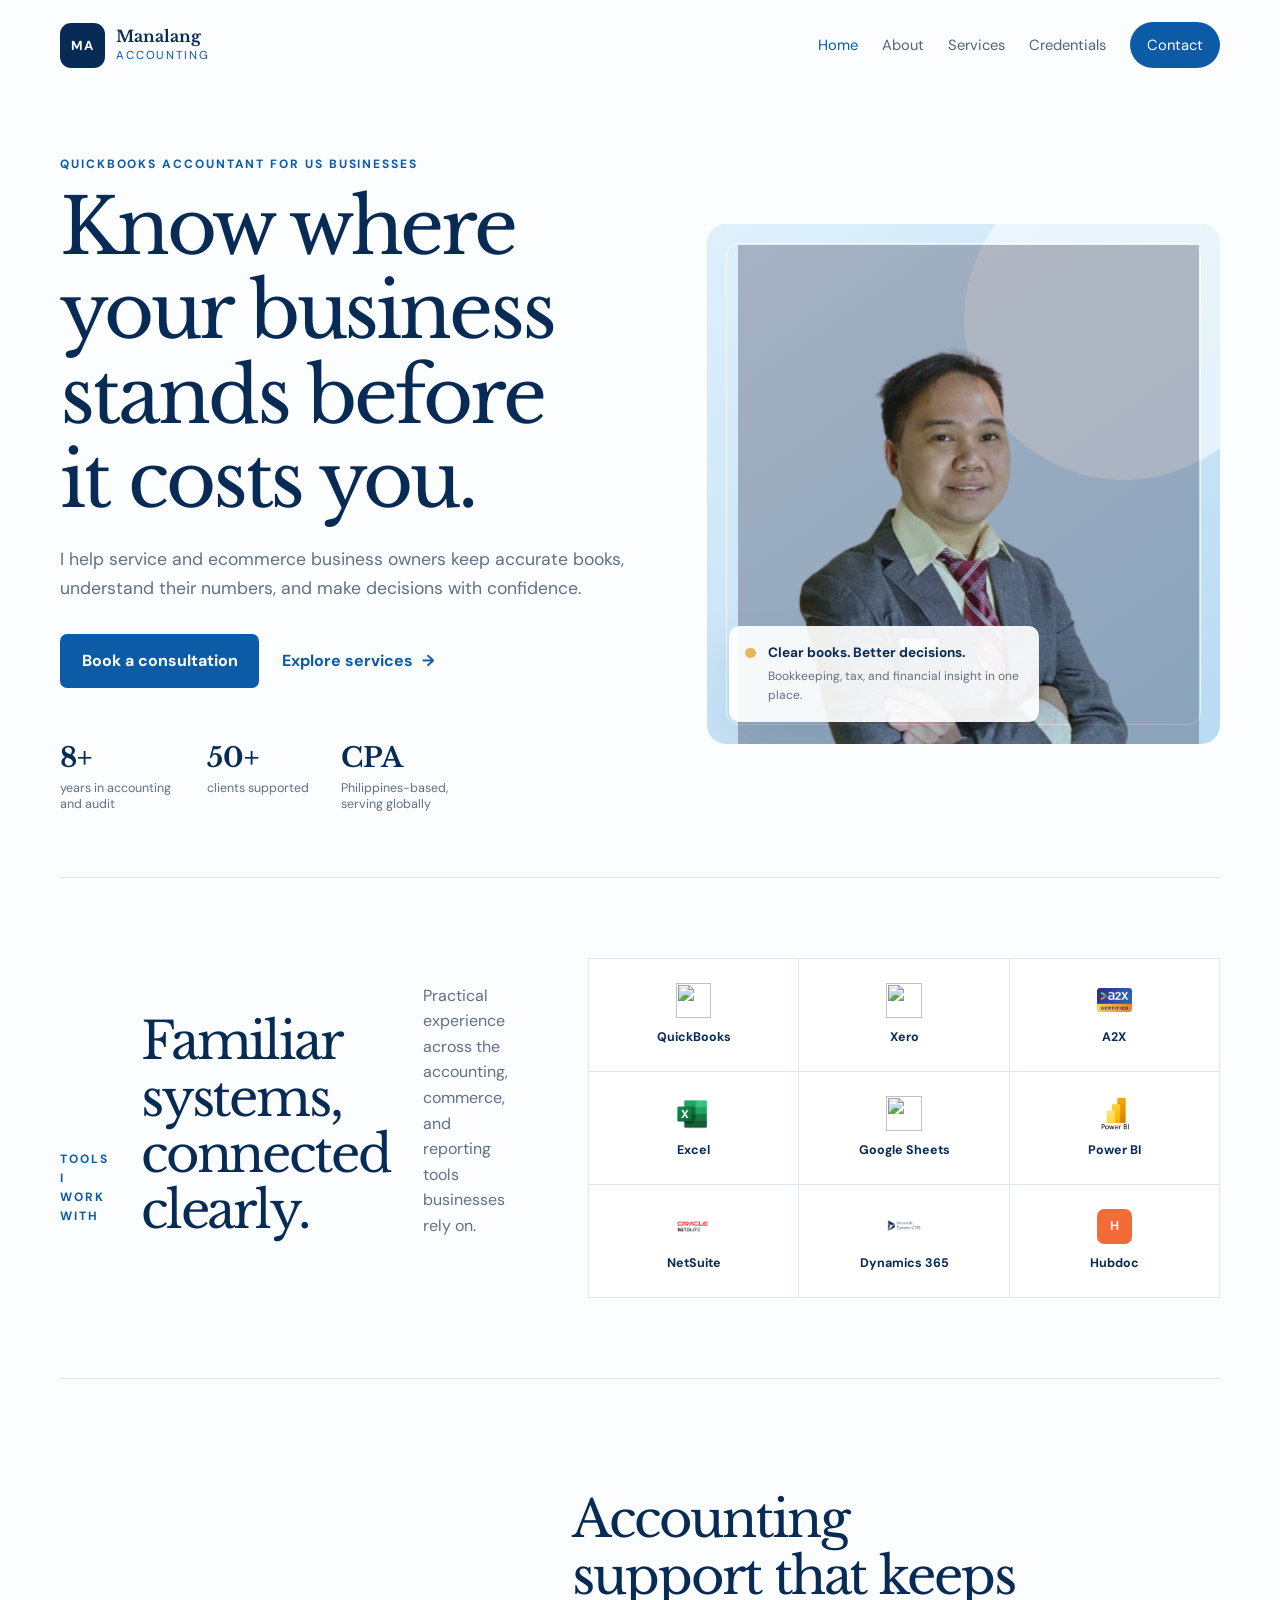
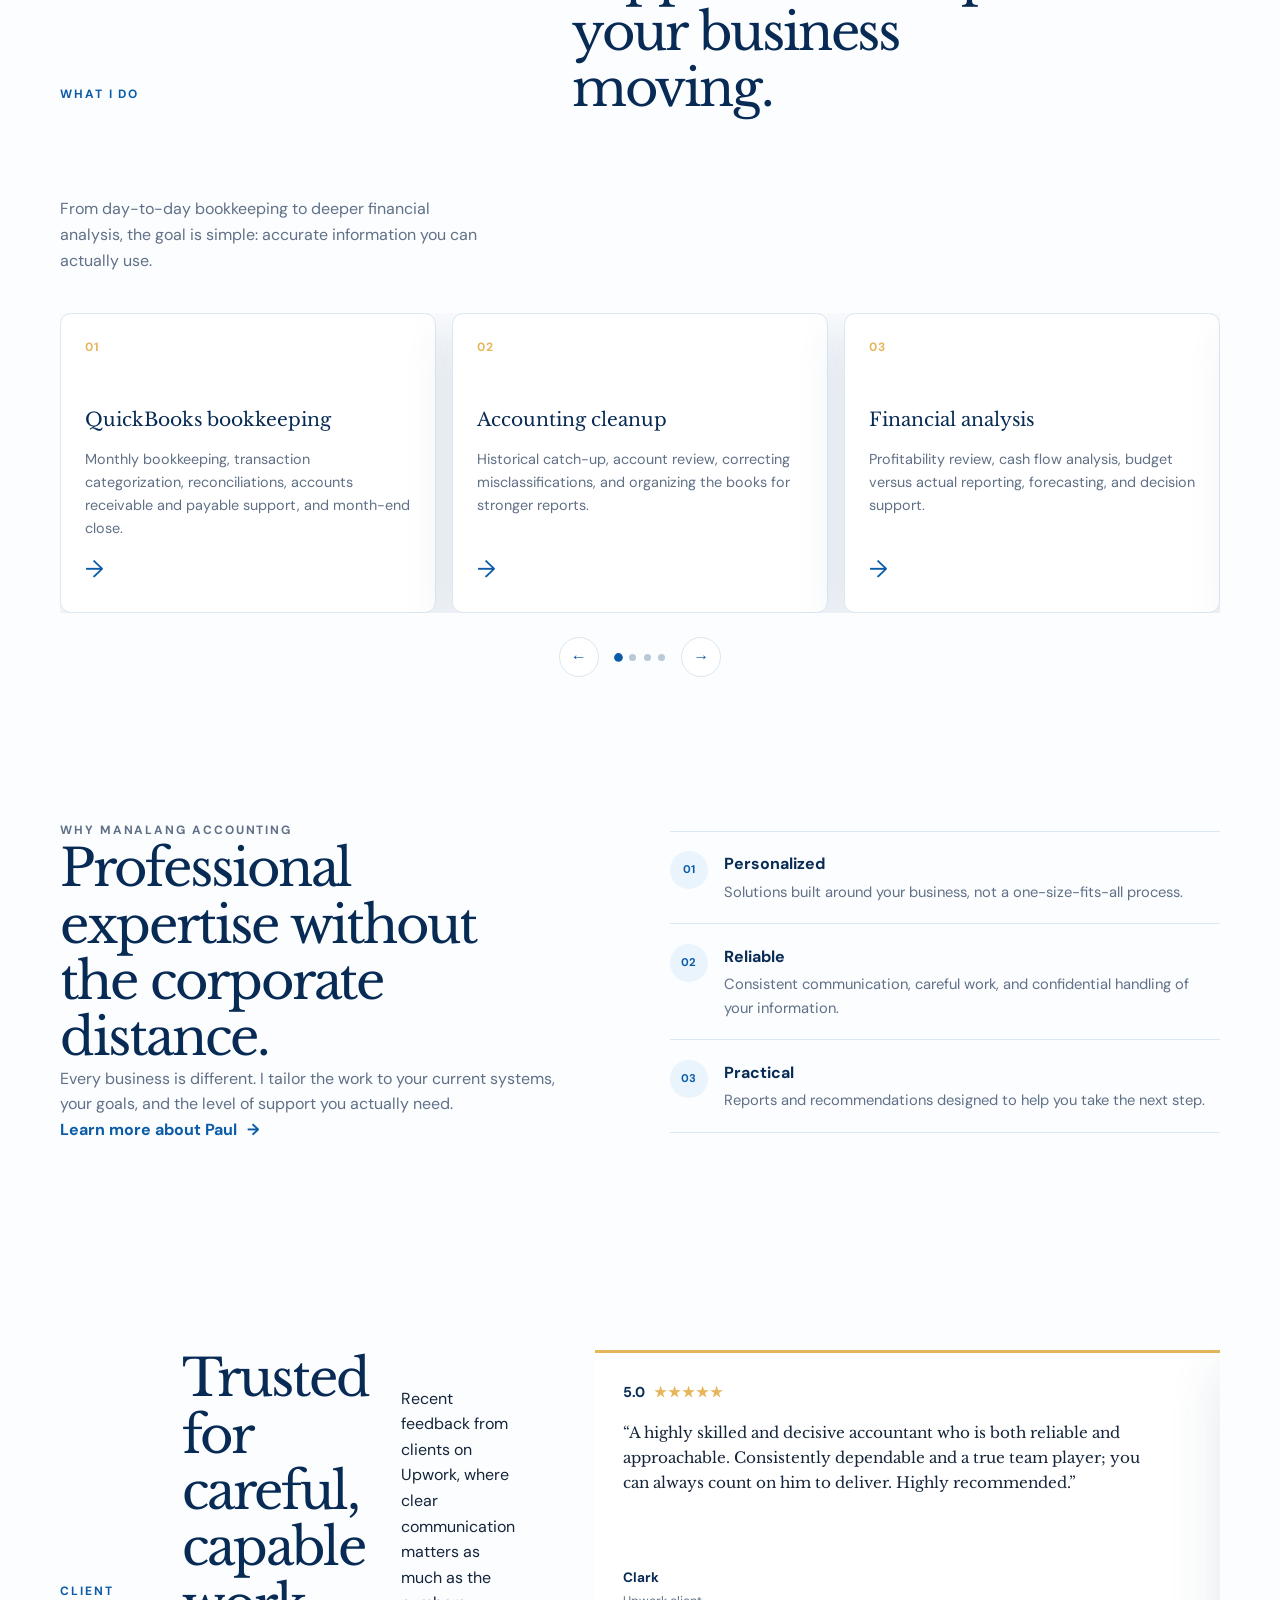
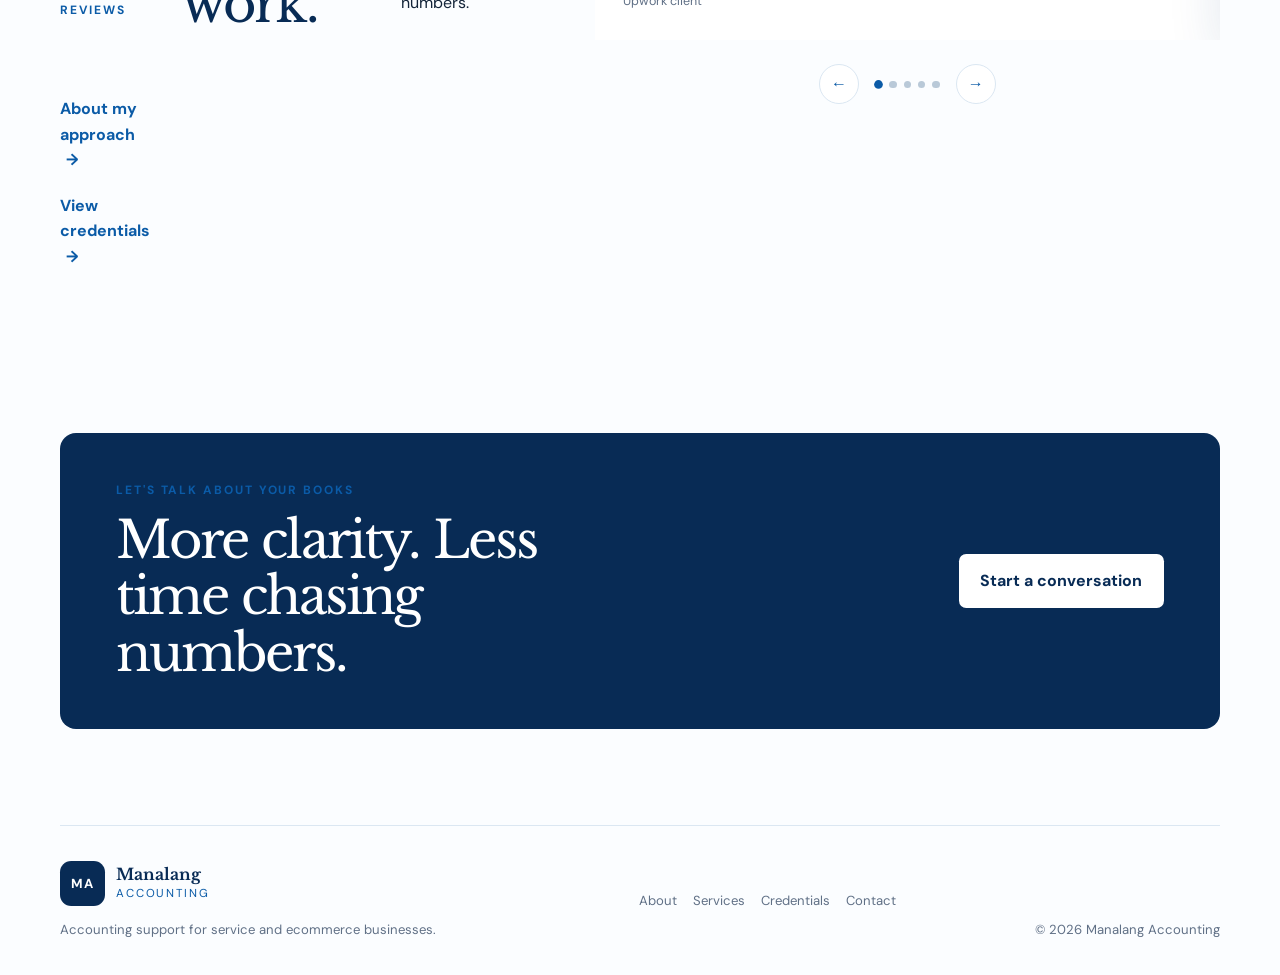
==== index.html @ 55ab9621 "Add logos for A2X, Microsoft Excel, Power BI, Dynamics 365, and Oracle NetSuite to enhance branding " ====
<!doctype html>
<html lang="en">

<head>
  <meta charset="utf-8" />
  <meta name="viewport" content="width=device-width, initial-scale=1" />
  <meta name="description"
    content="Manalang Accounting provides QuickBooks bookkeeping, accounting, financial analysis, and US tax preparation for service and ecommerce businesses." />
  <title>Manalang Accounting | QuickBooks and Accounting Support</title>
  <link rel="preconnect" href="https://fonts.googleapis.com" />
  <link rel="preconnect" href="https://fonts.gstatic.com" crossorigin />
  <link
    href="https://fonts.googleapis.com/css2?family=DM+Sans:wght@400;500;600;700&family=Libre+Baskerville:wght@400;700&display=swap"
    rel="stylesheet" />
  <link rel="stylesheet" href="./styles.css" />
  <link rel="stylesheet" href="./button-fix.css" />
  <link rel="stylesheet" href="./enhancements.css" />
</head>

<body>
  <header class="site-header">
    <a class="brand" href="./index.html" aria-label="Manalang Accounting home">
      <span class="brand-mark">MA</span>
      <span><strong>Manalang</strong><small>Accounting</small></span>
    </a>
    <nav class="site-nav" aria-label="Main navigation">
      <a class="active" href="./index.html">Home</a>
      <a href="./about.html">About</a>
      <a href="./services.html">Services</a>
      <a href="./credentials.html">Credentials</a>
      <a class="nav-cta" href="./contact.html">Contact</a>
    </nav>
  </header>

  <main>
    <section class="hero home-hero">
      <div class="hero-copy">
        <p class="eyebrow">QuickBooks accountant for US businesses</p>
        <h1>Know where your business stands before it costs you.</h1>
        <p class="hero-lede">I help service and ecommerce business owners keep accurate books, understand their numbers,
          and make decisions with confidence.</p>
        <div class="actions"><a class="button button-primary" href="./contact.html">Book a consultation</a><a
            class="text-link" href="./services.html">Explore services <span aria-hidden="true">&#8594;</span></a></div>
        <div class="stat-row">
          <div><strong>8+</strong><span>years in accounting and audit</span></div>
          <div><strong>50+</strong><span>clients supported</span></div>
          <div><strong>CPA</strong><span>Philippines-based, serving globally</span></div>
        </div>
      </div>
      <div class="hero-visual">
        <div class="hero-glow"></div>
        <img src="./assets/images/profile.png" alt="Christian Paul Manalang" />
        <div class="hero-note"><span class="note-dot"></span>
          <div><strong>Clear books. Better decisions.</strong><small>Bookkeeping, tax, and financial insight in one
              place.</small></div>
        </div>
      </div>
    </section>

    <section class="tools-section">
      <div class="section-intro">
        <p class="eyebrow">Tools I work with</p>
        <h2>Familiar systems, connected clearly.</h2>
        <p>Practical experience across the accounting, commerce, and reporting tools businesses rely on.</p>
      </div>
      <div class="tools-grid"><a class="tool-logo" href="./services.html" aria-label="QuickBooks"><img
            src="https://cdn.simpleicons.org/quickbooks/2CA01C" alt="" /><span>QuickBooks</span></a><a class="tool-logo"
          href="./services.html" aria-label="Xero"><img src="https://cdn.simpleicons.org/xero/13B5EA"
            alt="" /><span>Xero</span></a><a class="tool-logo" href="./services.html" aria-label="A2X"><img
            src="./assets/images/a2x-accounting-logo.png" alt="A2X Accounting logo" /><span>A2X</span></a><a class="tool-logo" href="./services.html"
          aria-label="Microsoft Excel"><img src="./assets/images/microsoft-excel-logo.png"
            alt="Microsoft Excel logo" /><span>Excel</span></a><a class="tool-logo" href="./services.html" aria-label="Google Sheets"><img
            src="https://cdn.simpleicons.org/googlesheets/34A853" alt="" /><span>Google Sheets</span></a><a
          class="tool-logo" href="./services.html" aria-label="Power BI"><img
            src="./assets/images/microsoft-powerbi-logo.png" alt="Microsoft Power BI logo" /><span>Power BI</span></a><a class="tool-logo"
          href="./services.html" aria-label="NetSuite"><img src="./assets/images/oracle-netsuite-logo.png" alt="Oracle NetSuite logo" /><span>NetSuite</span></a><a class="tool-logo"
          href="./services.html" aria-label="Dynamics 365"><img src="./assets/images/microsoft-dynamics365-logo.png" alt="Microsoft Dynamics 365 logo" /><span>Dynamics 365</span></a><a class="tool-logo"
          href="./services.html" aria-label="Hubdoc"><span
            class="tool-monogram tool-hubdoc">H</span><span>Hubdoc</span></a></div>
    </section>

    <section class="section-block services-home">
      <div class="section-intro">
        <p class="eyebrow">What I do</p>
        <h2>Accounting support that keeps your business moving.</h2>
        <p>From day-to-day bookkeeping to deeper financial analysis, the goal is simple: accurate information you can
          actually use.</p>
      </div>
      <div class="services-carousel" data-carousel="services">
        <div class="carousel-viewport">
          <div class="carousel-track">
            <article class="service-slide"><span class="card-number">01</span>
              <h3>QuickBooks bookkeeping</h3>
              <p>Monthly bookkeeping, transaction categorization, reconciliations, accounts receivable and payable
                support, and month-end close.</p><a class="card-arrow" href="./services.html#bookkeeping"
                aria-label="Learn about QuickBooks bookkeeping">&#8594;</a>
            </article>
            <article class="service-slide"><span class="card-number">02</span>
              <h3>Accounting cleanup</h3>
              <p>Historical catch-up, account review, correcting misclassifications, and organizing the books for
                stronger reports.</p><a class="card-arrow" href="./services.html"
                aria-label="Learn about accounting cleanup">&#8594;</a>
            </article>
            <article class="service-slide"><span class="card-number">03</span>
              <h3>Financial analysis</h3>
              <p>Profitability review, cash flow analysis, budget versus actual reporting, forecasting, and decision
                support.</p><a class="card-arrow" href="./services.html#analysis"
                aria-label="Learn about financial analysis">&#8594;</a>
            </article>
            <article class="service-slide"><span class="card-number">04</span>
              <h3>US tax preparation</h3>
              <p>Organized support for individuals and small businesses, including clean, complete records prepared for
                filing.</p><a class="card-arrow" href="./services.html#tax"
                aria-label="Learn about US tax preparation">&#8594;</a>
            </article>
            <article class="service-slide"><span class="card-number">05</span>
              <h3>Service business accounting</h3>
              <p>Accounting workflows for consultants, agencies, contractors, and other service businesses.</p><a
                class="card-arrow" href="./services.html"
                aria-label="Learn about service business accounting">&#8594;</a>
            </article>
            <article class="service-slide"><span class="card-number">06</span>
              <h3>Ecommerce accounting</h3>
              <p>Support for sales channels, payout reconciliation, inventory-related records, and A2X-enabled
                workflows.</p><a class="card-arrow" href="./services.html"
                aria-label="Learn about ecommerce accounting">&#8594;</a>
            </article>
          </div>
        </div>
        <div class="carousel-controls"><button class="carousel-button" type="button" data-carousel-prev="services"
            aria-label="Previous service">&#8592;</button>
          <div class="carousel-dots" data-carousel-dots="services" aria-label="Choose a service"></div><button
            class="carousel-button" type="button" data-carousel-next="services"
            aria-label="Next service">&#8594;</button>
        </div>
      </div>
    </section>

    <section class="feature-section">
      <div class="feature-copy">
        <p class="eyebrow">Why Manalang Accounting</p>
        <h2>Professional expertise without the corporate distance.</h2>
        <p>Every business is different. I tailor the work to your current systems, your goals, and the level of support
          you actually need.</p><a class="text-link" href="./about.html">Learn more about Paul <span
            aria-hidden="true">&#8594;</span></a>
      </div>
      <div class="feature-list">
        <div><span class="feature-icon">01</span>
          <div>
            <h3>Personalized</h3>
            <p>Solutions built around your business, not a one-size-fits-all process.</p>
          </div>
        </div>
        <div><span class="feature-icon">02</span>
          <div>
            <h3>Reliable</h3>
            <p>Consistent communication, careful work, and confidential handling of your information.</p>
          </div>
        </div>
        <div><span class="feature-icon">03</span>
          <div>
            <h3>Practical</h3>
            <p>Reports and recommendations designed to help you take the next step.</p>
          </div>
        </div>
      </div>
    </section>

    <section class="reviews-section">
      <div class="section-intro">
        <p class="eyebrow">Client reviews</p>
        <h2>Trusted for careful, capable work.</h2>
        <p>Recent feedback from clients on Upwork, where clear communication matters as much as the numbers.</p>
        <div class="review-links"><a class="text-link" href="./about.html">About my approach <span
              aria-hidden="true">&#8594;</span></a><a class="text-link" href="./credentials.html">View credentials <span
              aria-hidden="true">&#8594;</span></a></div>
      </div>
      <div class="reviews-carousel" data-carousel="reviews">
        <div class="carousel-viewport">
          <div class="carousel-track">
            <figure class="review-card">
              <div class="review-rating" aria-label="5 out of 5 stars">5.0 <span
                  aria-hidden="true">&#9733;&#9733;&#9733;&#9733;&#9733;</span></div>
              <blockquote>“A highly skilled and decisive accountant who is both reliable and approachable. Consistently
                dependable and a true team player; you can always count on him to deliver. Highly recommended.”
              </blockquote>
              <figcaption>Clark <span>Upwork client</span></figcaption>
            </figure>
            <figure class="review-card">
              <div class="review-rating" aria-label="5 out of 5 stars">5.0 <span
                  aria-hidden="true">&#9733;&#9733;&#9733;&#9733;&#9733;</span></div>
              <blockquote>“Excellent working with Christian! He is extremely talented and has great communication
                skills!”</blockquote>
              <figcaption>Ali <span>Upwork client</span></figcaption>
            </figure>
            <figure class="review-card">
              <div class="review-rating" aria-label="5 out of 5 stars">5.0 <span
                  aria-hidden="true">&#9733;&#9733;&#9733;&#9733;&#9733;</span></div>
              <blockquote>“Christian is very professional with high standards of work. He is efficient and
                communicative.”</blockquote>
              <figcaption>Gil <span>Upwork client</span></figcaption>
            </figure>
            <figure class="review-card">
              <div class="review-rating" aria-label="5 out of 5 stars">5.0 <span
                  aria-hidden="true">&#9733;&#9733;&#9733;&#9733;&#9733;</span></div>
              <blockquote>“Excellent working with Christian! He is extremely talented and has great communication
                skills!”</blockquote>
              <figcaption>Ankita <span>Upwork client</span></figcaption>
            </figure>
            <figure class="review-card">
              <div class="review-rating" aria-label="5 out of 5 stars">5.0 <span
                  aria-hidden="true">&#9733;&#9733;&#9733;&#9733;&#9733;</span></div>
              <blockquote>“Christian is very professional with high standards of work. He is efficient and
                communicative. I engaged working with him.”</blockquote>
              <figcaption>Irris <span>Upwork client</span></figcaption>
            </figure>
          </div>
        </div>
        <div class="carousel-controls"><button class="carousel-button" type="button" data-carousel-prev="reviews"
            aria-label="Previous review">&#8592;</button>
          <div class="carousel-dots" data-carousel-dots="reviews" aria-label="Choose a review"></div><button
            class="carousel-button" type="button" data-carousel-next="reviews" aria-label="Next review">&#8594;</button>
        </div>
      </div>
    </section>

    <section class="cta-section">
      <div>
        <p class="eyebrow">Let's talk about your books</p>
        <h2>More clarity. Less time chasing numbers.</h2>
      </div><a class="button button-light" href="./contact.html">Start a conversation</a>
    </section>
  </main>
  <footer class="site-footer">
    <div><a class="brand footer-brand" href="./index.html"><span
          class="brand-mark">MA</span><span><strong>Manalang</strong><small>Accounting</small></span></a>
      <p>Accounting support for service and ecommerce businesses.</p>
    </div>
    <div class="footer-links"><a href="./about.html">About</a><a href="./services.html">Services</a><a
        href="./credentials.html">Credentials</a><a href="./contact.html">Contact</a></div>
    <p class="copyright">&#169; 2026 Manalang Accounting</p>
  </footer>
  <script src="./carousel.js"></script>
</body>

</html>
---- styles.css ----
:root {
    --navy: #082b55;
    --blue: #0b5ba7;
    --sky: #eaf4fd;
    --ink: #14253a;
    --muted: #607086;
    --line: #dbe7f2;
    --white: #fff;
    --gold: #e6b65c;
    --shadow: 0 18px 50px rgba(21, 69, 112, .12)
}

* {
    box-sizing: border-box
}

html {
    scroll-behavior: smooth
}

body {
    margin: 0;
    color: var(--ink);
    background: #fbfdff;
    font-family: "DM Sans", sans-serif;
    line-height: 1.6
}

a {
    color: inherit;
    text-decoration: none
}

img {
    display: block;
    max-width: 100%
}

.site-header,
main,
.site-footer {
    width: min(1160px, calc(100% - 2rem));
    margin: 0 auto
}

.site-header {
    display: flex;
    align-items: center;
    justify-content: space-between;
    gap: 2rem;
    padding: 1.4rem 0;
    position: relative;
    z-index: 2
}

.brand {
    display: flex;
    align-items: center;
    gap: .7rem;
    color: var(--navy)
}

.brand-mark {
    display: grid;
    place-items: center;
    width: 2.8rem;
    height: 2.8rem;
    border-radius: .7rem;
    background: var(--navy);
    color: white;
    font-size: .82rem;
    font-weight: 700;
    letter-spacing: .04em
}

.brand strong,
.brand small {
    display: block;
    line-height: 1.1
}

.brand strong {
    font-family: "Libre Baskerville", serif;
    font-size: 1rem
}

.brand small {
    font-size: .72rem;
    letter-spacing: .16em;
    text-transform: uppercase;
    color: var(--blue);
    margin-top: .3rem
}

.site-nav {
    display: flex;
    align-items: center;
    gap: 1.5rem;
    color: #52647a;
    font-size: .92rem
}

.site-nav a:hover,
.site-nav a.active {
    color: var(--blue)
}

.site-nav .nav-cta {
    background: var(--blue);
    color: white;
    padding: .7rem 1.05rem;
    border-radius: 999px
}

.eyebrow {
    margin: 0 0 .75rem;
    color: var(--blue);
    font-size: .75rem;
    font-weight: 700;
    letter-spacing: .16em;
    text-transform: uppercase
}

.hero {
    display: grid;
    grid-template-columns: 1.05fr .95fr;
    gap: 5rem;
    align-items: center;
    min-height: 650px;
    padding: 4rem 0
}

.hero h1,
.section-intro h2,
.feature-copy h2,
.cta-section h2,
.page-hero h1 {
    font-family: "Libre Baskerville", serif;
    font-weight: 400;
    line-height: 1.1;
    letter-spacing: -.04em;
    color: var(--navy);
    margin: .2rem 0 1.35rem
}

.hero h1 {
    font-size: clamp(3rem, 6vw, 5.5rem);
    max-width: 10ch
}

.hero-lede {
    max-width: 54ch;
    color: var(--muted);
    font-size: 1.1rem
}

.actions {
    display: flex;
    align-items: center;
    gap: 1.4rem;
    margin: 2rem 0
}

.button {
    display: inline-flex;
    justify-content: center;
    align-items: center;
    padding: .9rem 1.35rem;
    border-radius: .45rem;
    font-weight: 700;
    transition: transform .2s, box-shadow .2s
}

.button:hover {
    transform: translateY(-2px);
    box-shadow: 0 8px 20px rgba(11, 91, 167, .2)
}

.button-primary {
    background: var(--blue);
    color: white
}

.button-light {
    background: white;
    color: var(--navy)
}

.text-link {
    color: var(--blue);
    font-weight: 700
}

.text-link span {
    margin-left: .35rem
}

.stat-row {
    display: flex;
    gap: 2rem;
    margin-top: 3rem
}

.stat-row strong {
    display: block;
    color: var(--navy);
    font-family: "Libre Baskerville", serif;
    font-size: 1.7rem
}

.stat-row span {
    display: block;
    max-width: 115px;
    color: var(--muted);
    font-size: .78rem;
    line-height: 1.35
}

.hero-visual {
    position: relative;
    min-height: 520px;
    border-radius: 1.2rem;
    background: linear-gradient(145deg, #dff0fc, #b8dbf3);
    overflow: hidden
}

.hero-visual:before {
    content: "";
    position: absolute;
    inset: 1.2rem;
    border: 1px solid rgba(255, 255, 255, .7);
    border-radius: .8rem
}

.hero-visual img {
    position: absolute;
    right: 4%;
    bottom: 0;
    width: 90%;
    height: 96%;
    object-fit: cover;
    object-position: center top;
    mix-blend-mode: multiply;
    filter: saturate(.9)
}

.hero-glow {
    position: absolute;
    width: 20rem;
    height: 20rem;
    right: -4rem;
    top: -4rem;
    border-radius: 50%;
    background: rgba(255, 255, 255, .55)
}

.hero-note {
    position: absolute;
    left: 1.4rem;
    bottom: 1.4rem;
    display: flex;
    gap: .75rem;
    align-items: flex-start;
    width: min(310px, calc(100% - 2.8rem));
    padding: 1rem;
    background: rgba(255, 255, 255, .92);
    border-radius: .65rem;
    box-shadow: var(--shadow)
}

.note-dot {
    width: .65rem;
    height: .65rem;
    flex: none;
    margin-top: .35rem;
    border-radius: 50%;
    background: var(--gold)
}

.hero-note strong,
.hero-note small {
    display: block
}

.hero-note strong {
    font-size: .85rem;
    color: var(--navy)
}

.hero-note small {
    margin-top: .2rem;
    color: var(--muted);
    font-size: .75rem
}

.trust-band {
    border-top: 1px solid var(--line);
    border-bottom: 1px solid var(--line);
    padding: 1.4rem 0;
    display: flex;
    justify-content: space-between;
    gap: 2rem;
    align-items: center
}

.trust-band p {
    margin: 0;
    color: var(--muted);
    font-size: .82rem
}

.trust-band div {
    display: flex;
    gap: 2rem;
    flex-wrap: wrap;
    color: #7b8da1;
    font-weight: 700
}

.section-block {
    padding: 8rem 0 4rem
}

.section-intro {
    display: grid;
    grid-template-columns: 1fr 1.25fr 1fr;
    gap: 2rem;
    align-items: end;
    margin-bottom: 2.2rem
}

.section-intro h2,
.feature-copy h2,
.cta-section h2 {
    font-size: clamp(2rem, 4vw, 3.4rem);
    margin: 0;
    max-width: 14ch
}

.section-intro>p:last-child,
.feature-copy>p {
    color: var(--muted);
    margin: 0
}

.card-grid {
    display: grid;
    gap: 1rem
}

.three-up {
    grid-template-columns: repeat(3, 1fr)
}

.service-card {
    position: relative;
    padding: 1.55rem;
    border: 1px solid var(--line);
    border-radius: .75rem;
    background: white;
    box-shadow: 0 7px 24px rgba(40, 89, 133, .04);
    transition: transform .2s, box-shadow .2s
}

.service-card:hover {
    transform: translateY(-4px);
    box-shadow: var(--shadow)
}

.card-number {
    color: var(--gold);
    font-size: .75rem;
    font-weight: 700;
    letter-spacing: .12em
}

.service-card h3 {
    margin: 2.5rem 0 .6rem;
    color: var(--navy);
    font-family: "Libre Baskerville", serif;
    font-size: 1.25rem;
    font-weight: 400
}

.service-card p,
.feature-list p {
    color: var(--muted);
    font-size: .92rem
}

.card-arrow {
    display: block;
    margin-top: 1.5rem;
    color: var(--blue);
    font-size: 1.4rem
}

.feature-section {
    display: grid;
    grid-template-columns: .95fr 1.05fr;
    gap: 7rem;
    align-items: center;
    padding: 5rem 0 8rem
}

.feature-list>div {
    display: flex;
    gap: 1rem;
    padding: 1.2rem 0;
    border-bottom: 1px solid var(--line)
}

.feature-list>div:first-child {
    border-top: 1px solid var(--line)
}

.feature-icon {
    display: grid;
    place-items: center;
    flex: none;
    width: 2.4rem;
    height: 2.4rem;
    background: var(--sky);
    color: var(--blue);
    border-radius: 50%;
    font-size: .7rem;
    font-weight: 700
}

.feature-list h3 {
    margin: 0;
    color: var(--navy);
    font-size: 1rem
}

.feature-list p {
    margin: .25rem 0 0
}

.cta-section {
    display: flex;
    align-items: center;
    justify-content: space-between;
    gap: 2rem;
    padding: 3rem 3.5rem;
    margin-bottom: 6rem;
    border-radius: 1rem;
    background: var(--navy);
    color: white
}

.cta-section h2 {
    color: white;
    margin-bottom: 0
}

.site-footer {
    display: grid;
    grid-template-columns: 1.5fr 1fr auto;
    gap: 2rem;
    padding: 2.2rem 0;
    border-top: 1px solid var(--line);
    color: var(--muted);
    font-size: .82rem
}

.footer-brand {
    color: var(--navy)
}

.footer-brand+.footer-brand {}

.site-footer p {
    margin: .8rem 0 0
}

.footer-links {
    display: flex;
    gap: 1rem;
    align-items: center;
    flex-wrap: wrap
}

.footer-links a:hover {
    color: var(--blue)
}

.copyright {
    align-self: end;
    text-align: right
}

.page-hero {
    padding: 5.5rem 0 4rem;
    background: linear-gradient(120deg, var(--sky), #fff)
}

.page-hero h1 {
    font-size: clamp(2.8rem, 6vw, 5rem);
    max-width: 11ch
}

.page-hero p:last-child {
    max-width: 58ch;
    color: var(--muted);
    font-size: 1.1rem
}

.page-content {
    padding: 5rem 0 8rem
}

.content-grid {
    display: grid;
    grid-template-columns: 1.1fr .9fr;
    gap: 4rem;
    align-items: start
}

.content-grid h2,
.page-content h2 {
    font-family: "Libre Baskerville", serif;
    color: var(--navy);
    font-weight: 400;
    line-height: 1.2
}

.content-grid p,
.page-content p {
    color: var(--muted)
}

.info-panel {
    padding: 1.6rem;
    background: var(--sky);
    border-radius: .8rem
}

.info-panel h3 {
    margin-top: 0;
    color: var(--navy);
    font-family: "Libre Baskerville", serif;
    font-weight: 400
}

.plain-list {
    padding: 0;
    margin: 0;
    list-style: none
}

.plain-list li {
    padding: .65rem 0;
    border-bottom: 1px solid rgba(11, 91, 167, .14);
    color: var(--muted)
}

.service-detail {
    display: grid;
    grid-template-columns: repeat(2, 1fr);
    gap: 1rem;
    margin-top: 2rem
}

.service-detail article {
    padding: 1.5rem;
    border: 1px solid var(--line);
    border-radius: .7rem;
    background: white
}

.service-detail h3 {
    color: var(--navy);
    margin-top: 0;
    font-family: "Libre Baskerville", serif;
    font-weight: 400
}

.service-detail p {
    margin-bottom: 0
}

.credentials-grid {
    display: grid;
    grid-template-columns: repeat(2, 1fr);
    gap: 1rem
}

.credential-card {
    padding: 1.5rem;
    border: 1px solid var(--line);
    border-radius: .7rem;
    background: white
}

.credential-card img {
    width: 150px;
    height: 100px;
    object-fit: contain;
    object-position: left center;
    margin-bottom: 1rem
}

.credential-card h3 {
    margin: .2rem 0;
    color: var(--navy);
    font-family: "Libre Baskerville", serif;
    font-weight: 400
}

.credential-card p {
    font-size: .9rem;
    color: var(--muted)
}

.credential-card a {
    color: var(--blue);
    font-weight: 700;
    font-size: .9rem
}

.contact-layout {
    display: grid;
    grid-template-columns: 1fr 1fr;
    gap: 2rem
}

.contact-box {
    padding: 2rem;
    background: var(--navy);
    border-radius: 1rem;
    color: white
}

.contact-box h2 {
    color: white;
    font-family: "Libre Baskerville", serif;
    font-weight: 400
}

.contact-box p {
    color: rgba(255, 255, 255, .75)
}

.contact-details {
    margin: 2rem 0 0;
    padding: 0;
    list-style: none
}

.contact-details li {
    padding: .75rem 0;
    border-bottom: 1px solid rgba(255, 255, 255, .16)
}

.contact-details strong {
    display: block;
    color: var(--gold);
    font-size: .72rem;
    letter-spacing: .13em;
    text-transform: uppercase
}

.contact-details a {
    color: white
}

.contact-steps {
    padding: 1rem 0
}

.contact-steps div {
    display: flex;
    gap: 1rem;
    padding: 1rem 0;
    border-bottom: 1px solid var(--line)
}

.contact-steps b {
    color: var(--blue)
}

.contact-steps p {
    margin: 0
}

.contact-steps strong {
    color: var(--navy)
}

@media(max-width:800px) {
    .site-header {
        align-items: flex-start;
        flex-direction: column
    }

    .site-nav {
        gap: .8rem;
        flex-wrap: wrap
    }

    .hero,
    .content-grid,
    .contact-layout,
    .feature-section {
        grid-template-columns: 1fr;
        gap: 2rem
    }

    .hero {
        padding-top: 2rem
    }

    .hero-visual {
        min-height: 430px
    }

    .section-intro {
        grid-template-columns: 1fr;
        gap: .8rem
    }

    .three-up,
    .credentials-grid,
    .service-detail {
        grid-template-columns: 1fr
    }

    .feature-section {
        padding: 4rem 0 6rem
    }

    .cta-section {
        align-items: flex-start;
        flex-direction: column;
        padding: 2rem
    }

    .site-footer {
        grid-template-columns: 1fr
    }

    .copyright {
        text-align: left
    }

    .trust-band {
        align-items: flex-start;
        flex-direction: column
    }
}

@media(max-width:520px) {

    .site-header,
    main,
    .site-footer {
        width: min(100% - 1.25rem, 1160px)
    }

    .site-nav {
        font-size: .82rem
    }

    .site-nav .nav-cta {
        padding: .55rem .8rem
    }

    .stat-row {
        gap: 1rem
    }

    .stat-row span {
        font-size: .7rem
    }

    .hero h1 {
        font-size: 2.9rem
    }

    .hero-visual {
        min-height: 360px
    }
}
---- button-fix.css ----
.site-nav .nav-cta{color:var(--white);transition:background-color .2s ease,color .2s ease,box-shadow .2s ease}.site-nav .nav-cta:hover,.site-nav .nav-cta:focus-visible{background:var(--navy);color:var(--white);box-shadow:0 0 0 3px rgba(11,91,167,.2);outline:none}.site-nav .nav-cta:focus-visible{box-shadow:0 0 0 3px var(--gold)}.site-nav .nav-cta{color:var(--white);transition:background-color .2s ease,color .2s ease,box-shadow .2s ease}.site-nav .nav-cta:hover,.site-nav .nav-cta:focus-visible{background:var(--navy);color:var(--white);box-shadow:0 0 0 3px rgba(11,91,167,.2);outline:none}.site-nav .nav-cta:focus-visible{box-shadow:0 0 0 3px var(--gold)}
---- enhancements.css ----
.credential-links{display:grid;gap:.45rem}.credential-note{margin-top:2rem;color:var(--muted);font-size:.85rem}.tools-section{display:grid;grid-template-columns:.8fr 1.2fr;gap:5rem;align-items:center;padding:5rem 0;border-top:1px solid var(--line);border-bottom:1px solid var(--line)}.tools-section .section-intro h2{max-width:11ch}.tools-grid{display:grid;grid-template-columns:repeat(3,1fr);gap:1px;border:1px solid var(--line);background:var(--line)}.tool-logo{display:flex;flex-direction:column;align-items:center;justify-content:center;gap:.6rem;min-height:112px;padding:1rem;background:#fff;color:var(--navy);font-size:.78rem;font-weight:700;text-align:center;transition:background .2s,transform .2s}.tool-logo:hover{background:var(--sky);transform:translateY(-2px)}.tool-logo img{width:2.2rem;height:2.2rem;object-fit:contain}.tool-monogram{display:grid;place-items:center;width:2.2rem;height:2.2rem;border-radius:.45rem;color:#fff;font-weight:700;font-size:.8rem}.tool-a2x{background:#ef6c35}.tool-netsuite{background:#2074a5;font-family:Georgia,serif;font-size:1.35rem}.tool-dynamics{background:#0879c9}.tool-hubdoc{background:#f26b38}.services-home{padding-top:7rem}.services-home>.section-intro{display:grid;grid-template-columns:.8fr 1.2fr;gap:5rem;align-items:end;margin-bottom:2.5rem}.services-home .section-intro h2{max-width:12ch}.carousel-viewport{overflow:hidden}.carousel-track{display:flex;transition:transform .45s ease;will-change:transform}.service-slide{position:relative;display:flex;flex:0 0 calc((100% - 2rem)/3);flex-direction:column;min-height:300px;margin-right:1rem;padding:1.5rem;border:1px solid var(--line);border-radius:.7rem;background:#fff;box-shadow:var(--shadow)}.service-slide h3{margin:3rem 0 .8rem;color:var(--navy);font-family:"Libre Baskerville",serif;font-weight:400}.service-slide p{margin:0;color:var(--muted);font-size:.9rem}.service-slide .card-arrow{margin-top:auto;color:var(--blue);font-size:1.5rem}.carousel-controls{display:flex;align-items:center;justify-content:center;gap:1rem;margin-top:1.5rem}.carousel-button{display:grid;place-items:center;width:2.5rem;height:2.5rem;border:1px solid var(--line);border-radius:50%;background:#fff;color:var(--blue);font-size:1rem;cursor:pointer}.carousel-button:hover,.carousel-button:focus-visible{border-color:var(--blue);background:var(--sky)}.carousel-dots{display:flex;gap:.45rem}.carousel-dot{width:.45rem;height:.45rem;padding:0;border:0;border-radius:50%;background:#b9c9d8;cursor:pointer}.carousel-dot[aria-current=true]{background:var(--blue);transform:scale(1.25)}.reviews-section{display:grid;grid-template-columns:.8fr 1.2fr;gap:5rem;padding:5rem 0 8rem}.reviews-section .section-intro h2{max-width:12ch}.review-links{display:flex;flex-wrap:wrap;gap:1.25rem;margin-top:2rem}.reviews-carousel{min-width:0}.review-card{display:flex;flex-direction:column;min-height:290px;margin:0;padding:1.75rem;border-top:3px solid var(--gold);background:white;box-shadow:var(--shadow)}.review-card blockquote{max-width:48ch}.review-rating{color:var(--navy);font-weight:700;font-size:.9rem}.review-rating span{color:var(--gold);letter-spacing:.08em;margin-left:.35rem}.review-card blockquote{margin:1rem 0;color:var(--ink);font-family:"Libre Baskerville",serif;font-size:.95rem;line-height:1.65}.review-card figcaption{margin-top:auto;color:var(--navy);font-weight:700;font-size:.85rem}.review-card figcaption span{display:block;color:var(--muted);font-weight:400;font-size:.78rem;margin-top:.2rem}@media(max-width:800px){.tools-section,.reviews-section,.services-home>.section-intro{grid-template-columns:1fr;gap:2rem}.tools-section{padding:4rem 0}.services-home{padding-top:5rem}.service-slide{flex-basis:calc((100% - 1rem)/2)}.reviews-section{padding-bottom:6rem}}@media(max-width:520px){.tools-grid{grid-template-columns:repeat(2,1fr)}.service-slide{flex-basis:100%}.review-card{min-height:320px}}
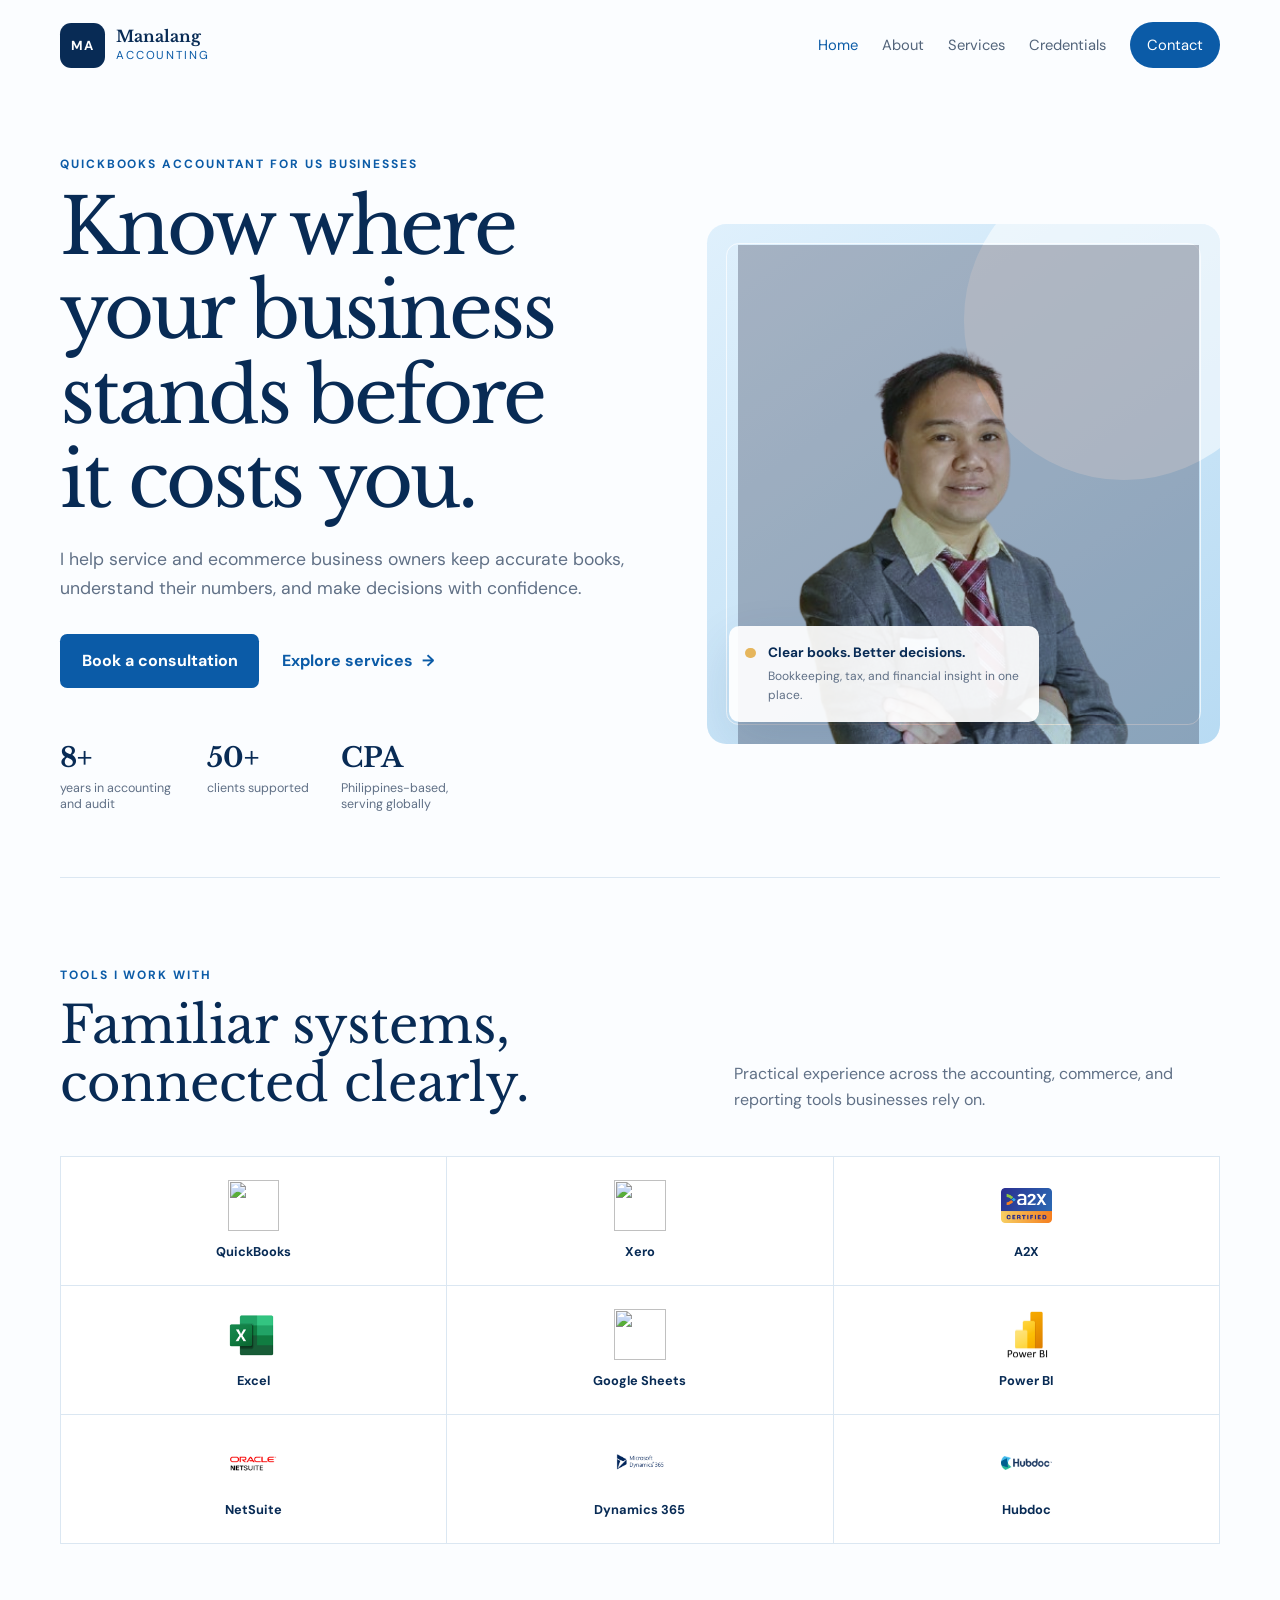
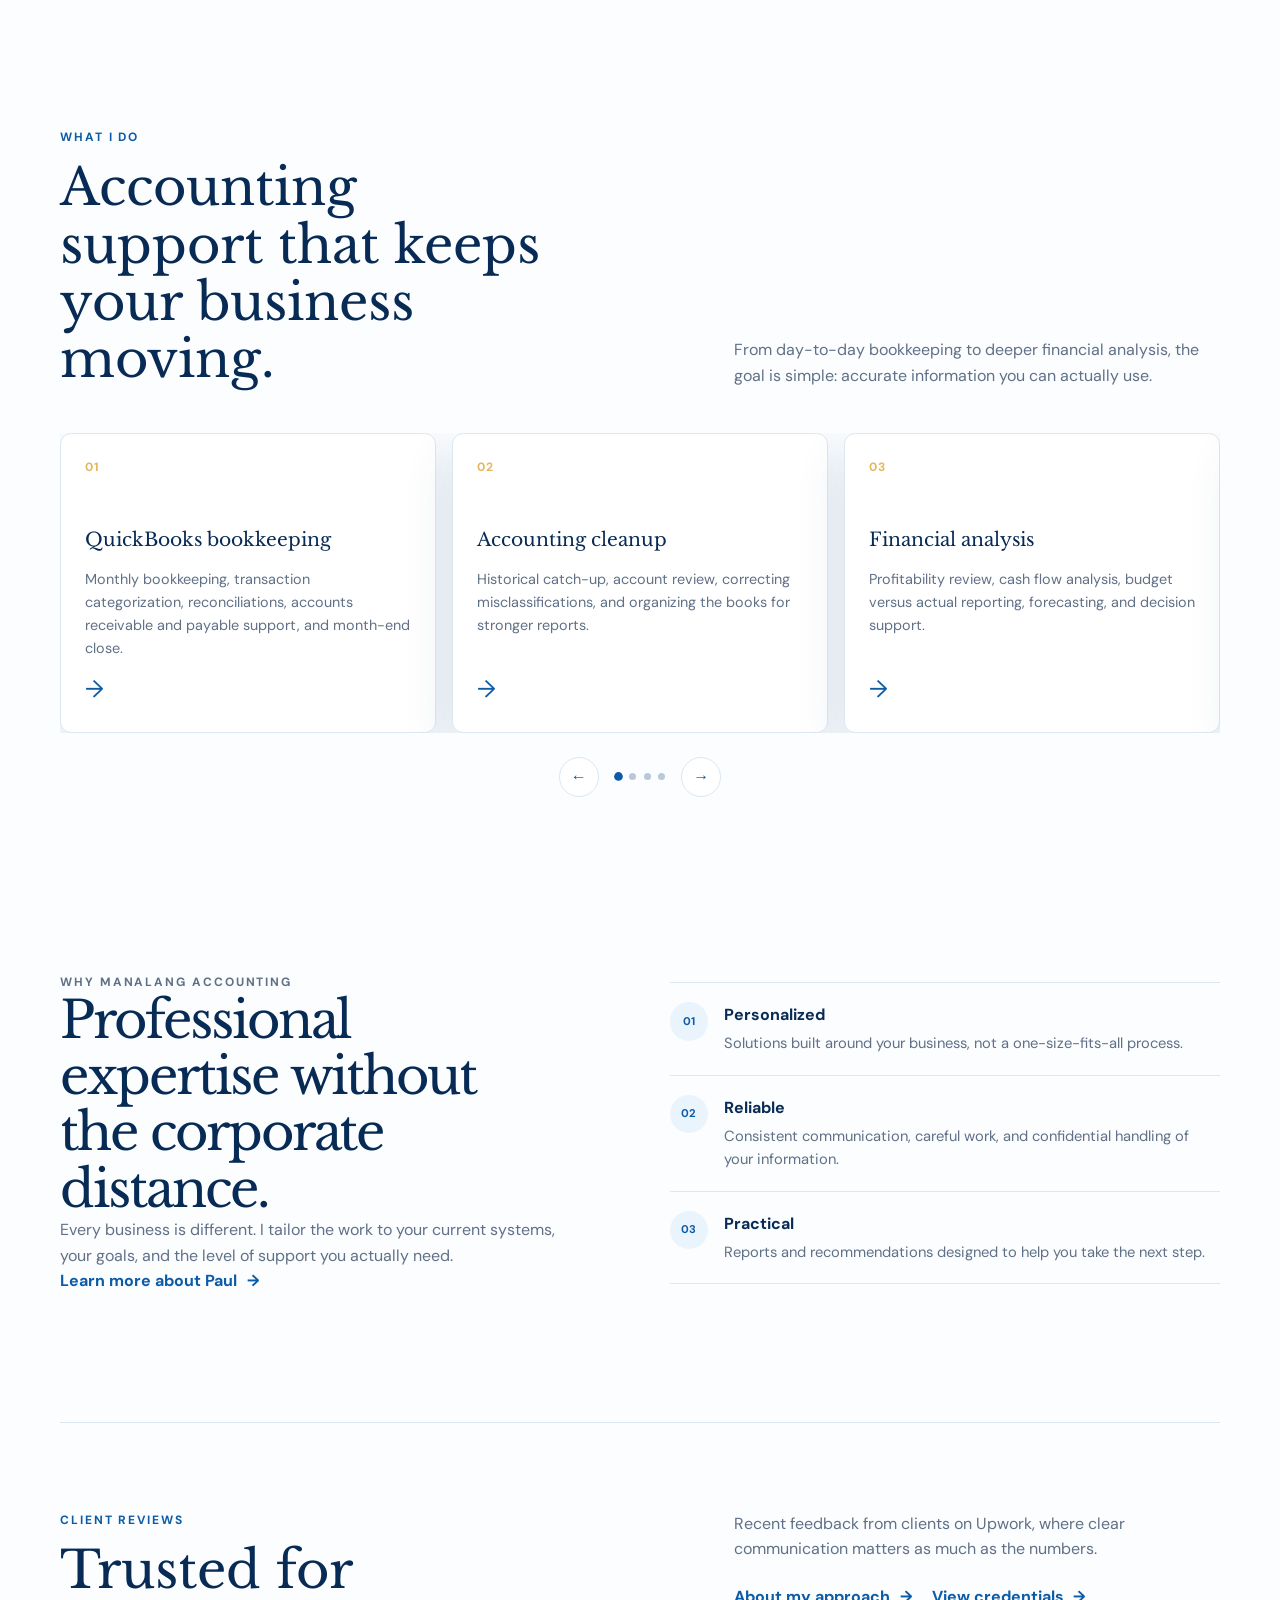
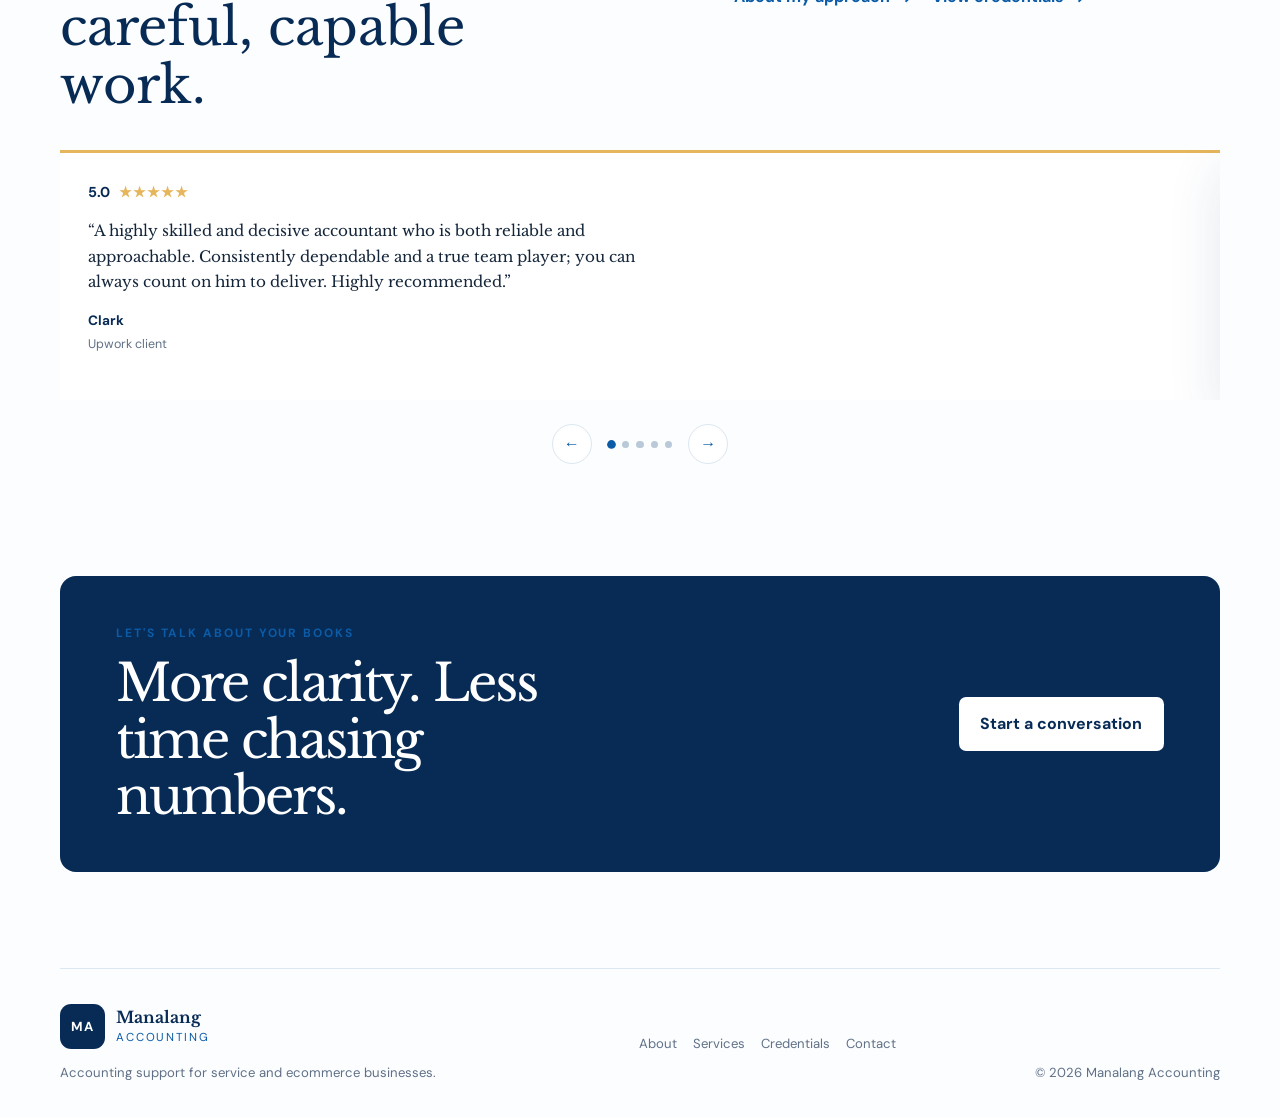
==== commit fdf4c80a: "Add Hubdoc logo, update index.html for improved layout and structure" ====
--- a/index.html
+++ b/index.html
@@ -15,6 +15,7 @@
   <link rel="stylesheet" href="./styles.css" />
   <link rel="stylesheet" href="./button-fix.css" />
   <link rel="stylesheet" href="./enhancements.css" />
+  <link rel="stylesheet" href="./review-deck.css" />
 </head>
 
 <body>
@@ -58,9 +59,8 @@
     </section>
 
     <section class="tools-section">
-      <div class="section-intro">
-        <p class="eyebrow">Tools I work with</p>
-        <h2>Familiar systems, connected clearly.</h2>
+      <div class="block-heading">
+        <div><p class="eyebrow">Tools I work with</p><h2>Familiar systems, connected clearly.</h2></div>
         <p>Practical experience across the accounting, commerce, and reporting tools businesses rely on.</p>
       </div>
       <div class="tools-grid"><a class="tool-logo" href="./services.html" aria-label="QuickBooks"><img
@@ -75,16 +75,13 @@
             src="./assets/images/microsoft-powerbi-logo.png" alt="Microsoft Power BI logo" /><span>Power BI</span></a><a class="tool-logo"
           href="./services.html" aria-label="NetSuite"><img src="./assets/images/oracle-netsuite-logo.png" alt="Oracle NetSuite logo" /><span>NetSuite</span></a><a class="tool-logo"
           href="./services.html" aria-label="Dynamics 365"><img src="./assets/images/microsoft-dynamics365-logo.png" alt="Microsoft Dynamics 365 logo" /><span>Dynamics 365</span></a><a class="tool-logo"
-          href="./services.html" aria-label="Hubdoc"><span
-            class="tool-monogram tool-hubdoc">H</span><span>Hubdoc</span></a></div>
+          href="./services.html" aria-label="Hubdoc"><img src="./assets/images/hubdoc-logo.png" alt="Hubdoc logo" /><span>Hubdoc</span></a></div>
     </section>
 
     <section class="section-block services-home">
-      <div class="section-intro">
-        <p class="eyebrow">What I do</p>
-        <h2>Accounting support that keeps your business moving.</h2>
-        <p>From day-to-day bookkeeping to deeper financial analysis, the goal is simple: accurate information you can
-          actually use.</p>
+      <div class="block-heading">
+        <div><p class="eyebrow">What I do</p><h2>Accounting support that keeps your business moving.</h2></div>
+        <p>From day-to-day bookkeeping to deeper financial analysis, the goal is simple: accurate information you can actually use.</p>
       </div>
       <div class="services-carousel" data-carousel="services">
         <div class="carousel-viewport">
@@ -167,13 +164,9 @@
     </section>
 
     <section class="reviews-section">
-      <div class="section-intro">
-        <p class="eyebrow">Client reviews</p>
-        <h2>Trusted for careful, capable work.</h2>
-        <p>Recent feedback from clients on Upwork, where clear communication matters as much as the numbers.</p>
-        <div class="review-links"><a class="text-link" href="./about.html">About my approach <span
-              aria-hidden="true">&#8594;</span></a><a class="text-link" href="./credentials.html">View credentials <span
-              aria-hidden="true">&#8594;</span></a></div>
+      <div class="block-heading reviews-heading">
+        <div><p class="eyebrow">Client reviews</p><h2>Trusted for careful, capable work.</h2></div>
+        <div><p>Recent feedback from clients on Upwork, where clear communication matters as much as the numbers.</p><div class="review-links"><a class="text-link" href="./about.html">About my approach <span aria-hidden="true">&#8594;</span></a><a class="text-link" href="./credentials.html">View credentials <span aria-hidden="true">&#8594;</span></a></div></div>
       </div>
       <div class="reviews-carousel" data-carousel="reviews">
         <div class="carousel-viewport">
--- a/enhancements.css
+++ b/enhancements.css
@@ -1 +1 @@
-.credential-links{display:grid;gap:.45rem}.credential-note{margin-top:2rem;color:var(--muted);font-size:.85rem}.tools-section{display:grid;grid-template-columns:.8fr 1.2fr;gap:5rem;align-items:center;padding:5rem 0;border-top:1px solid var(--line);border-bottom:1px solid var(--line)}.tools-section .section-intro h2{max-width:11ch}.tools-grid{display:grid;grid-template-columns:repeat(3,1fr);gap:1px;border:1px solid var(--line);background:var(--line)}.tool-logo{display:flex;flex-direction:column;align-items:center;justify-content:center;gap:.6rem;min-height:112px;padding:1rem;background:#fff;color:var(--navy);font-size:.78rem;font-weight:700;text-align:center;transition:background .2s,transform .2s}.tool-logo:hover{background:var(--sky);transform:translateY(-2px)}.tool-logo img{width:2.2rem;height:2.2rem;object-fit:contain}.tool-monogram{display:grid;place-items:center;width:2.2rem;height:2.2rem;border-radius:.45rem;color:#fff;font-weight:700;font-size:.8rem}.tool-a2x{background:#ef6c35}.tool-netsuite{background:#2074a5;font-family:Georgia,serif;font-size:1.35rem}.tool-dynamics{background:#0879c9}.tool-hubdoc{background:#f26b38}.services-home{padding-top:7rem}.services-home>.section-intro{display:grid;grid-template-columns:.8fr 1.2fr;gap:5rem;align-items:end;margin-bottom:2.5rem}.services-home .section-intro h2{max-width:12ch}.carousel-viewport{overflow:hidden}.carousel-track{display:flex;transition:transform .45s ease;will-change:transform}.service-slide{position:relative;display:flex;flex:0 0 calc((100% - 2rem)/3);flex-direction:column;min-height:300px;margin-right:1rem;padding:1.5rem;border:1px solid var(--line);border-radius:.7rem;background:#fff;box-shadow:var(--shadow)}.service-slide h3{margin:3rem 0 .8rem;color:var(--navy);font-family:"Libre Baskerville",serif;font-weight:400}.service-slide p{margin:0;color:var(--muted);font-size:.9rem}.service-slide .card-arrow{margin-top:auto;color:var(--blue);font-size:1.5rem}.carousel-controls{display:flex;align-items:center;justify-content:center;gap:1rem;margin-top:1.5rem}.carousel-button{display:grid;place-items:center;width:2.5rem;height:2.5rem;border:1px solid var(--line);border-radius:50%;background:#fff;color:var(--blue);font-size:1rem;cursor:pointer}.carousel-button:hover,.carousel-button:focus-visible{border-color:var(--blue);background:var(--sky)}.carousel-dots{display:flex;gap:.45rem}.carousel-dot{width:.45rem;height:.45rem;padding:0;border:0;border-radius:50%;background:#b9c9d8;cursor:pointer}.carousel-dot[aria-current=true]{background:var(--blue);transform:scale(1.25)}.reviews-section{display:grid;grid-template-columns:.8fr 1.2fr;gap:5rem;padding:5rem 0 8rem}.reviews-section .section-intro h2{max-width:12ch}.review-links{display:flex;flex-wrap:wrap;gap:1.25rem;margin-top:2rem}.reviews-carousel{min-width:0}.review-card{display:flex;flex-direction:column;min-height:290px;margin:0;padding:1.75rem;border-top:3px solid var(--gold);background:white;box-shadow:var(--shadow)}.review-card blockquote{max-width:48ch}.review-rating{color:var(--navy);font-weight:700;font-size:.9rem}.review-rating span{color:var(--gold);letter-spacing:.08em;margin-left:.35rem}.review-card blockquote{margin:1rem 0;color:var(--ink);font-family:"Libre Baskerville",serif;font-size:.95rem;line-height:1.65}.review-card figcaption{margin-top:auto;color:var(--navy);font-weight:700;font-size:.85rem}.review-card figcaption span{display:block;color:var(--muted);font-weight:400;font-size:.78rem;margin-top:.2rem}@media(max-width:800px){.tools-section,.reviews-section,.services-home>.section-intro{grid-template-columns:1fr;gap:2rem}.tools-section{padding:4rem 0}.services-home{padding-top:5rem}.service-slide{flex-basis:calc((100% - 1rem)/2)}.reviews-section{padding-bottom:6rem}}@media(max-width:520px){.tools-grid{grid-template-columns:repeat(2,1fr)}.service-slide{flex-basis:100%}.review-card{min-height:320px}}+.credential-links{display:grid;gap:.45rem}.credential-note{margin-top:2rem;color:var(--muted);font-size:.85rem}.tools-section,.reviews-section{display:block;padding:5.5rem 0;border-top:1px solid var(--line)}.block-heading{display:grid;grid-template-columns:1.1fr .9fr;gap:5rem;align-items:end;margin-bottom:2.75rem}.block-heading h2{max-width:13ch;margin:0;color:var(--navy);font-family:"Libre Baskerville",serif;font-size:clamp(2.15rem,4vw,3.4rem);font-weight:400;line-height:1.12}.block-heading p{margin:0;color:var(--muted);font-size:1rem}.block-heading .eyebrow{margin:0 0 .75rem;color:var(--blue);font-size:.75rem}.tools-grid{display:grid;grid-template-columns:repeat(3,1fr);gap:1px;border:1px solid var(--line);background:var(--line)}.tool-logo{display:flex;flex-direction:column;align-items:center;justify-content:center;gap:.7rem;min-height:128px;padding:1.15rem;background:#fff;color:var(--navy);font-size:.8rem;font-weight:700;text-align:center;transition:background .2s,transform .2s}.tool-logo:hover{background:var(--sky);transform:translateY(-2px)}.tool-logo img{width:3.2rem;height:3.2rem;object-fit:contain}.tool-monogram{display:grid;place-items:center;width:2.8rem;height:2.8rem;border-radius:.45rem;color:#fff;font-weight:700;font-size:.85rem}.tool-a2x{background:#ef6c35}.tool-netsuite{background:#2074a5;font-family:Georgia,serif;font-size:1.35rem}.tool-dynamics{background:#0879c9}.tool-hubdoc{background:#f26b38}.services-home{padding:6rem 0}.services-home>.block-heading{margin-bottom:2.75rem}.carousel-viewport{overflow:hidden}.carousel-track{display:flex;transition:transform .45s ease;will-change:transform}.service-slide{position:relative;display:flex;flex:0 0 calc((100% - 2rem)/3);flex-direction:column;min-height:300px;margin-right:1rem;padding:1.5rem;border:1px solid var(--line);border-radius:.7rem;background:#fff;box-shadow:var(--shadow)}.service-slide h3{margin:3rem 0 .8rem;color:var(--navy);font-family:"Libre Baskerville",serif;font-weight:400}.service-slide p{margin:0;color:var(--muted);font-size:.9rem}.service-slide .card-arrow{margin-top:auto;color:var(--blue);font-size:1.5rem}.carousel-controls{display:flex;align-items:center;justify-content:center;gap:1rem;margin-top:1.5rem}.carousel-button{display:grid;place-items:center;width:2.5rem;height:2.5rem;border:1px solid var(--line);border-radius:50%;background:#fff;color:var(--blue);font-size:1rem;cursor:pointer}.carousel-button:hover,.carousel-button:focus-visible{border-color:var(--blue);background:var(--sky)}.carousel-dots{display:flex;gap:.45rem}.carousel-dot{width:.45rem;height:.45rem;padding:0;border:0;border-radius:50%;background:#b9c9d8;cursor:pointer}.carousel-dot[aria-current=true]{background:var(--blue);transform:scale(1.25)}.reviews-section{padding-bottom:7rem}.reviews-heading{align-items:start;margin-bottom:2.25rem}.reviews-heading>div:last-child{display:grid;gap:1.4rem}.review-links{display:flex;flex-wrap:wrap;gap:1.25rem}.reviews-carousel{min-width:0}.review-card{display:flex;flex-direction:column;min-height:250px;margin:0;padding:1.75rem;border-top:3px solid var(--gold);background:#fff;box-shadow:var(--shadow)}.review-rating{color:var(--navy);font-weight:700;font-size:.9rem}.review-rating span{color:var(--gold);letter-spacing:.08em;margin-left:.35rem}.review-card blockquote{max-width:52ch;margin:.9rem 0 1rem;color:var(--ink);font-family:"Libre Baskerville",serif;font-size:.95rem;line-height:1.65}.review-card figcaption{margin-top:0;color:var(--navy);font-weight:700;font-size:.85rem}.review-card figcaption span{display:block;color:var(--muted);font-weight:400;font-size:.78rem;margin-top:.2rem}@media(max-width:800px){.block-heading{grid-template-columns:1fr;gap:1rem}.tools-section,.reviews-section{padding:4rem 0}.services-home{padding:4.5rem 0}.service-slide{flex-basis:calc((100% - 1rem)/2)}}@media(max-width:520px){.tools-grid{grid-template-columns:repeat(2,1fr)}.tool-logo{min-height:116px}.service-slide{flex-basis:100%}.review-card{min-height:0;padding:1.4rem}.reviews-heading>div:last-child{gap:1rem}}
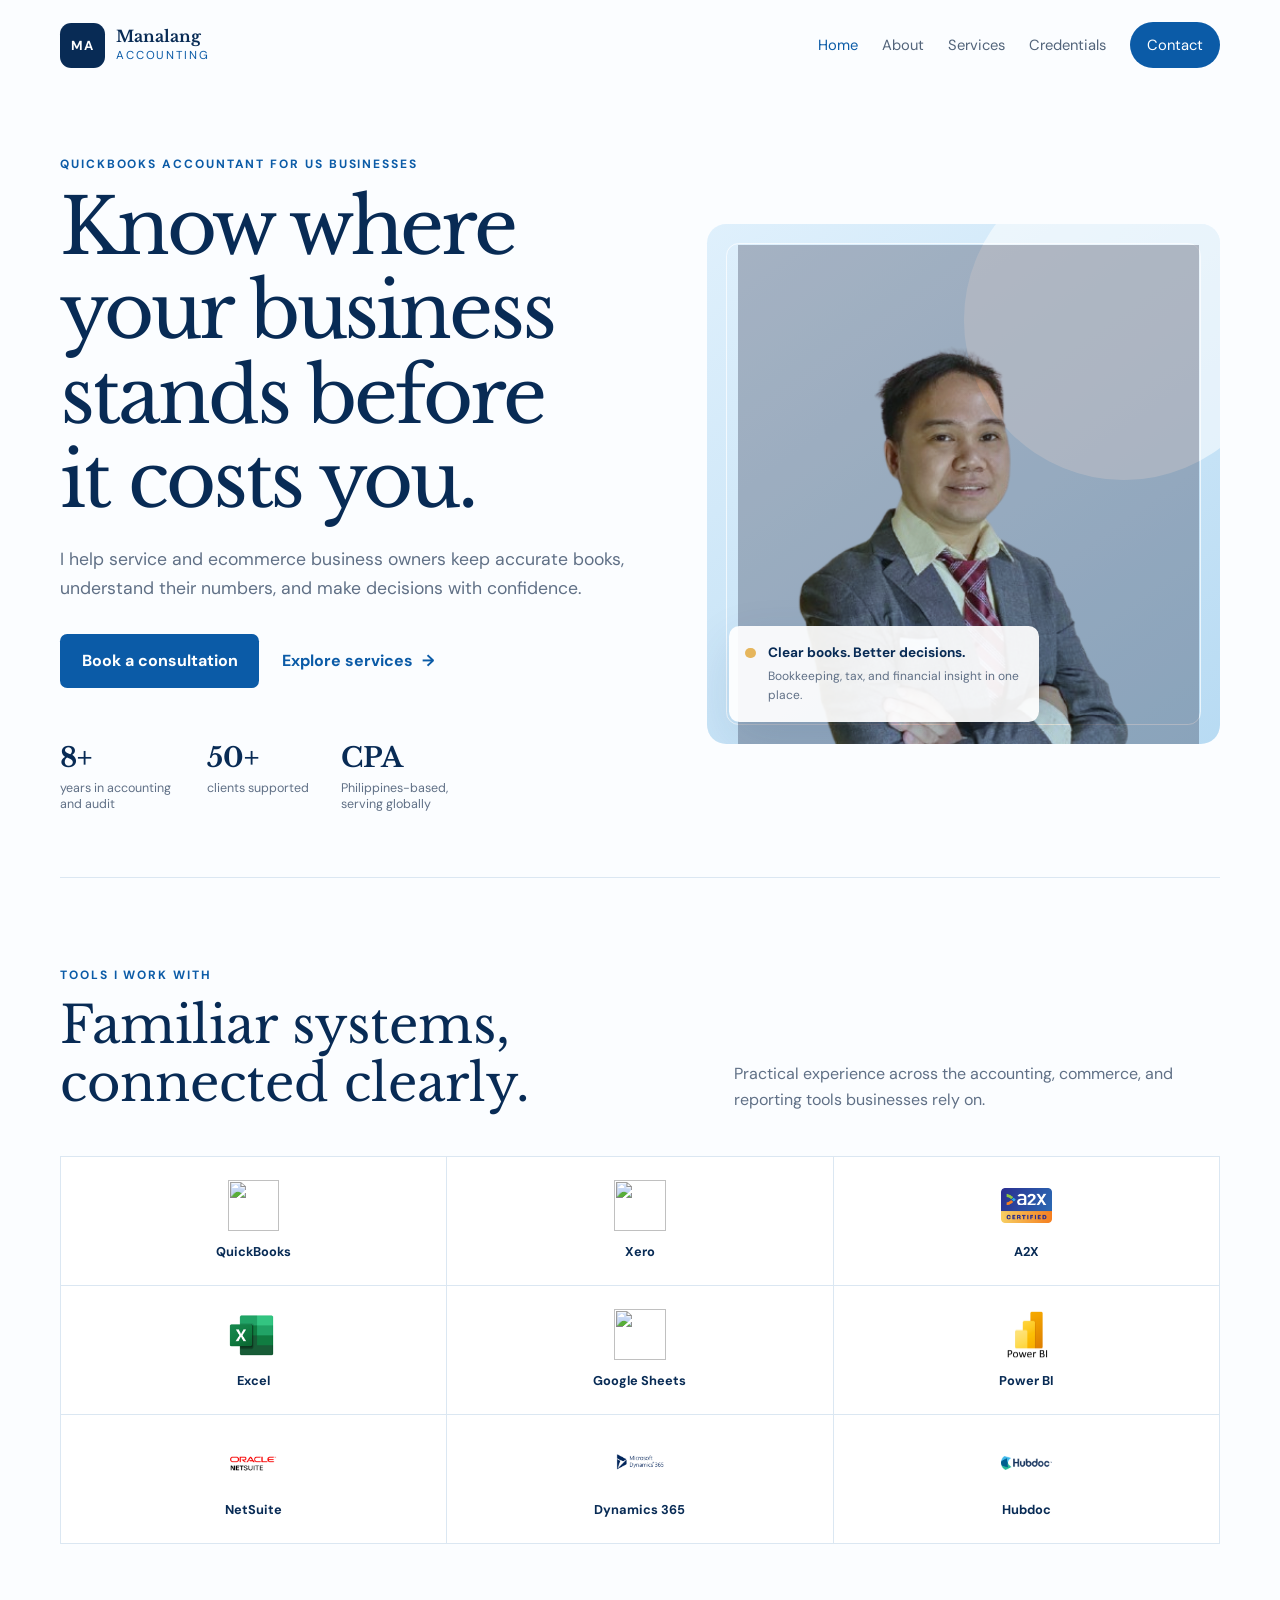
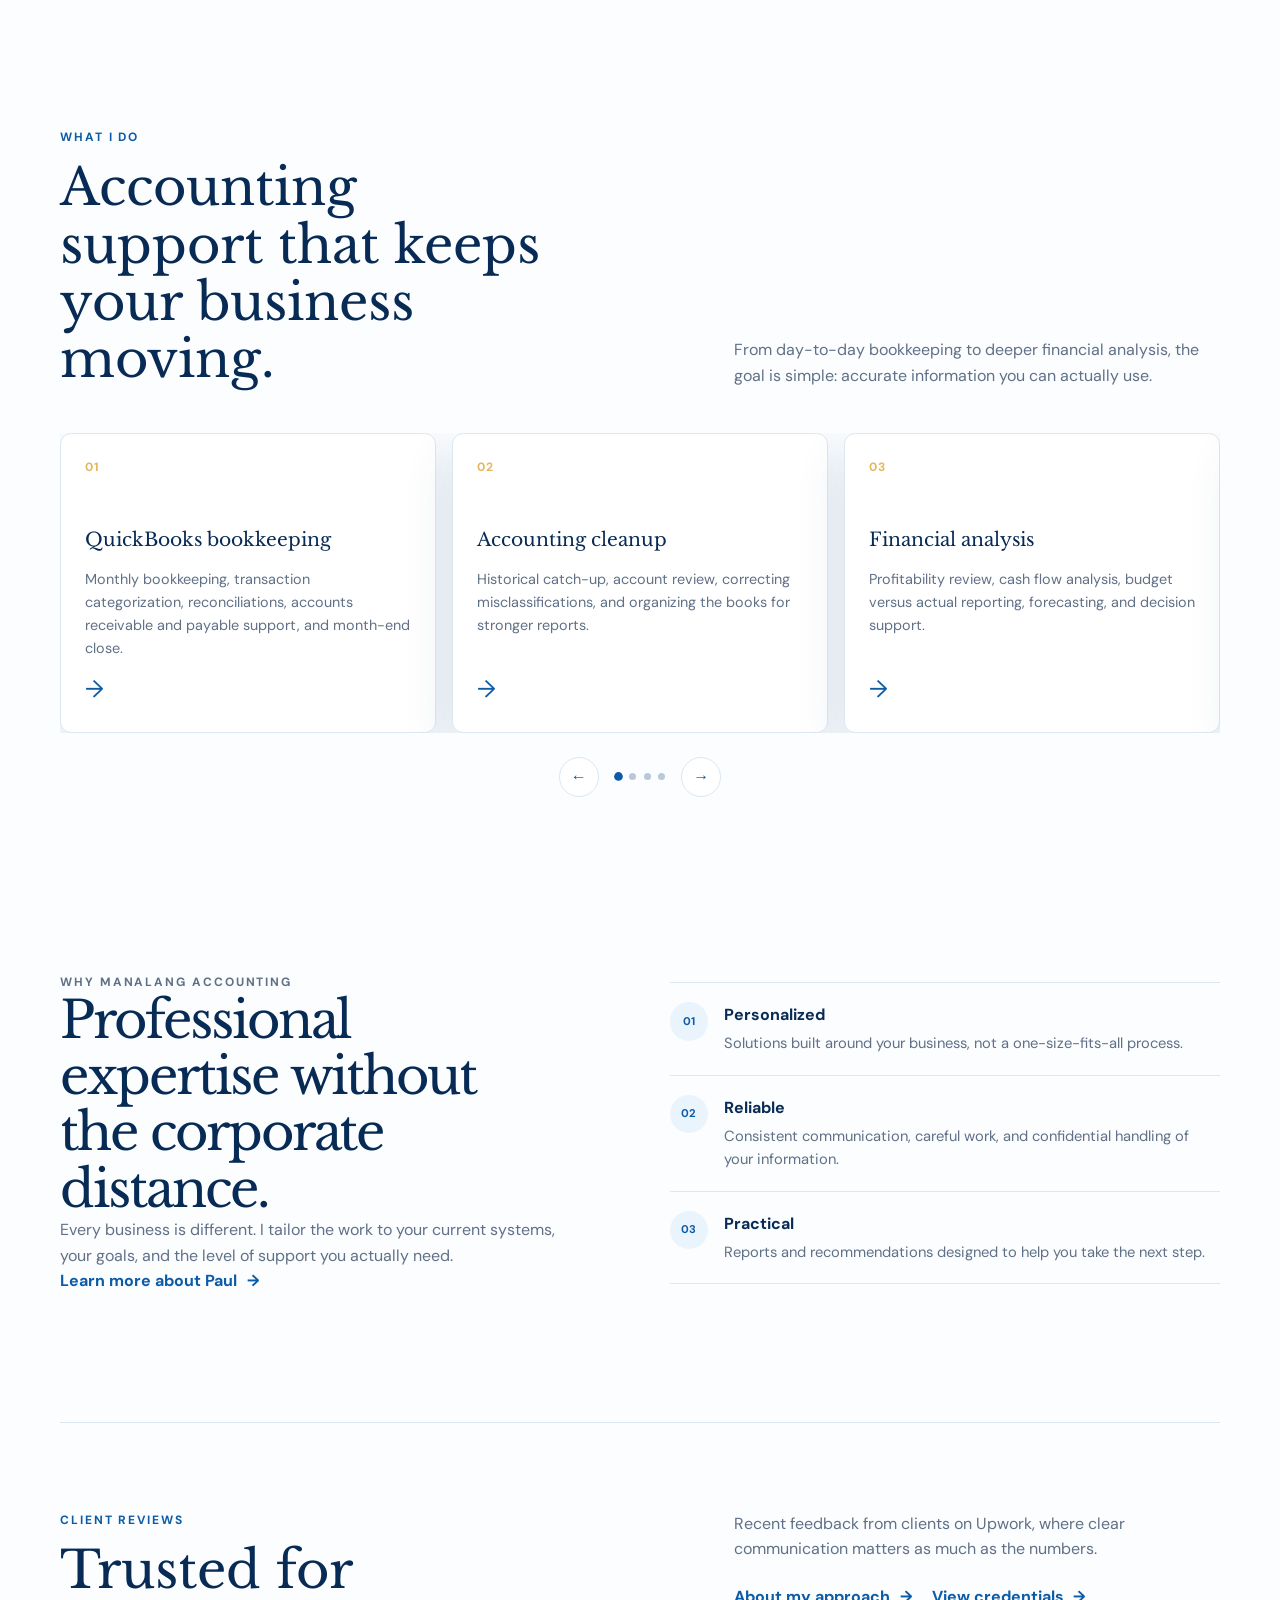
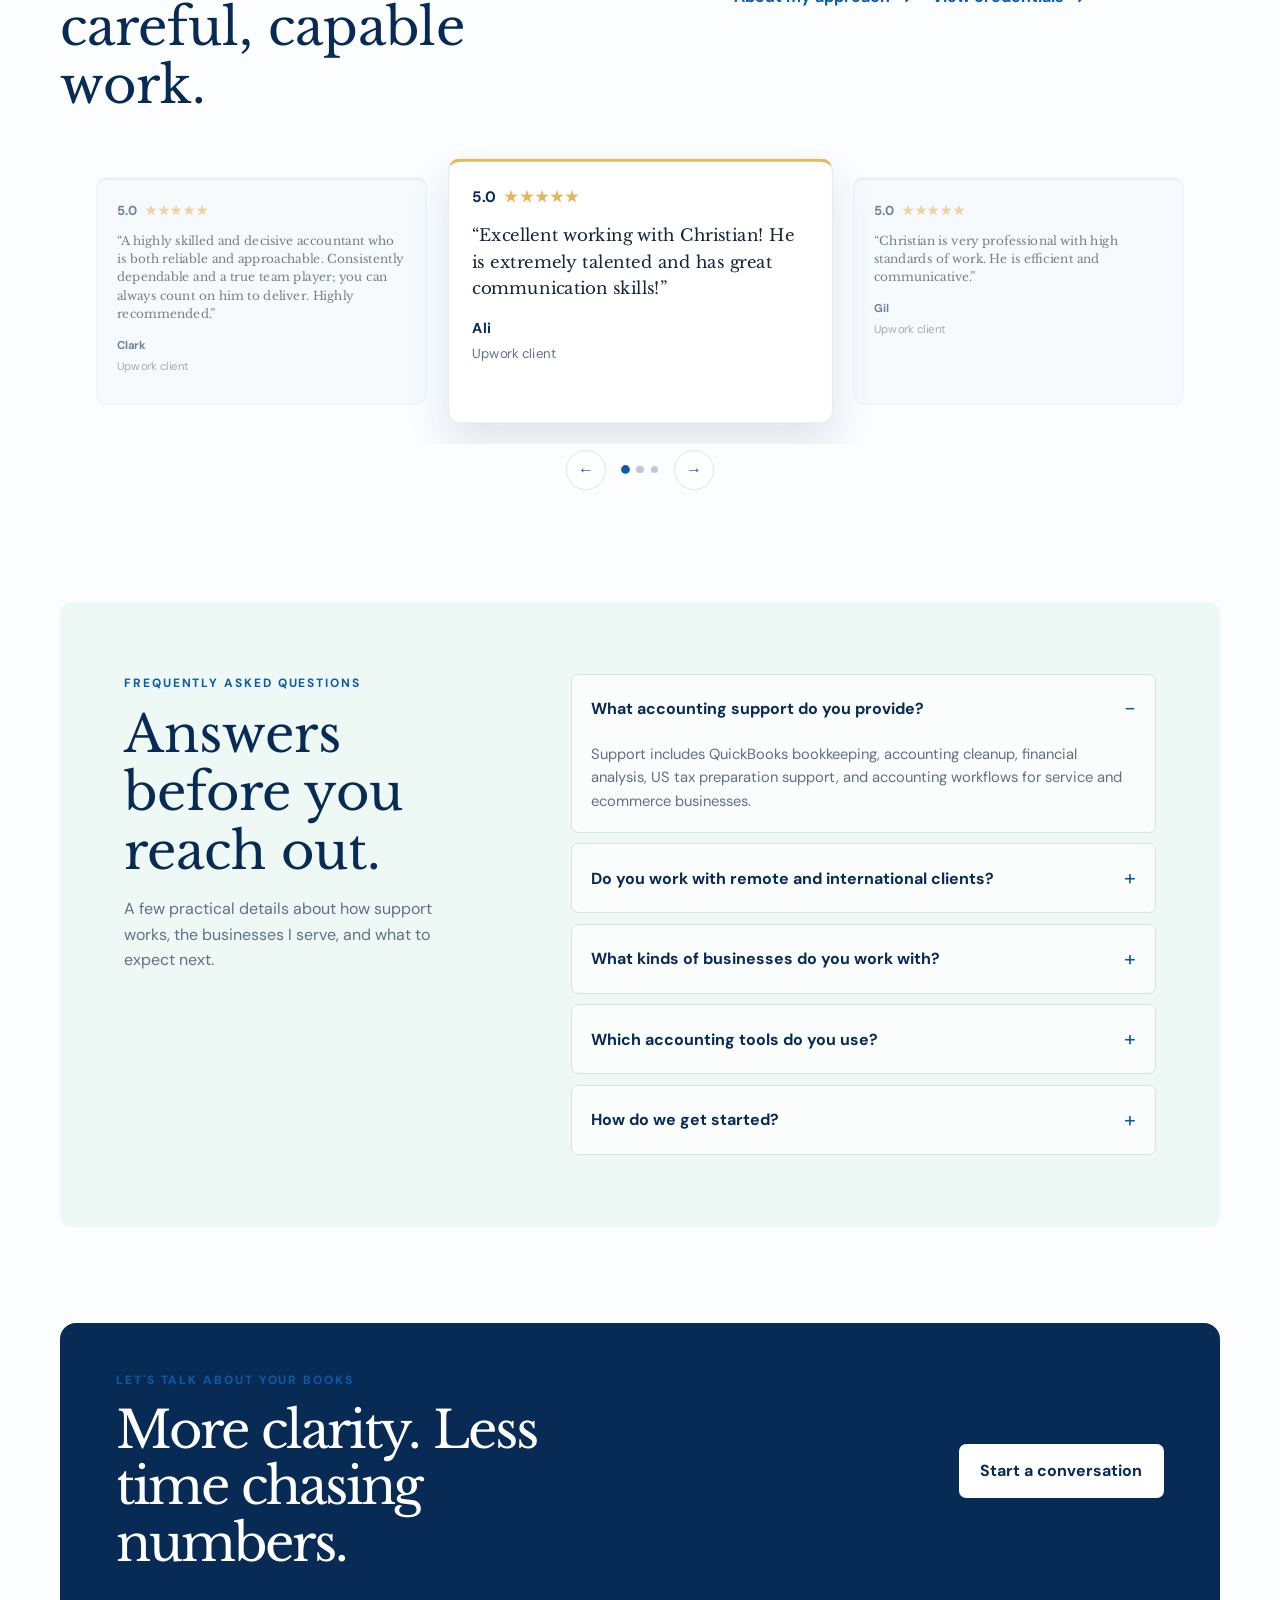
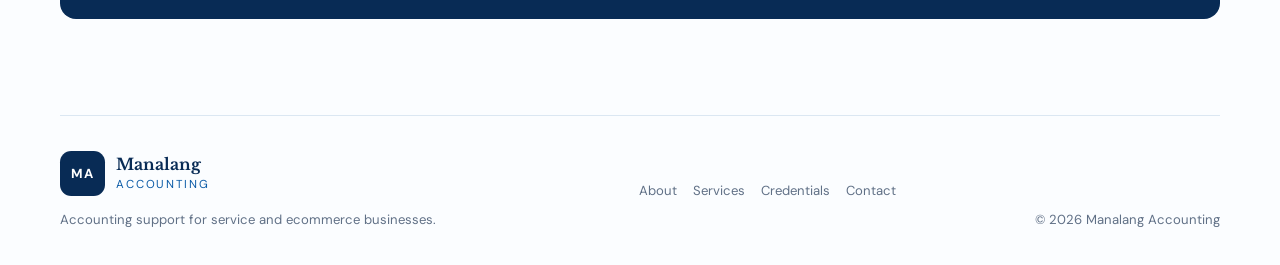
==== commit 4cffdcab: "Add professional journey and FAQ sections with corresponding styles for improved user experience" ====
--- a/index.html
+++ b/index.html
@@ -16,6 +16,7 @@
   <link rel="stylesheet" href="./button-fix.css" />
   <link rel="stylesheet" href="./enhancements.css" />
   <link rel="stylesheet" href="./review-deck.css" />
+  <link rel="stylesheet" href="./journey-faq.css" />
 </head>
 
 <body>
@@ -217,6 +218,17 @@
       </div>
     </section>
 
+    <section class="faq-section">
+      <div class="faq-heading"><p class="eyebrow">Frequently asked questions</p><h2>Answers before you reach out.</h2><p>A few practical details about how support works, the businesses I serve, and what to expect next.</p></div>
+      <div class="faq-list">
+        <details open><summary>What accounting support do you provide?</summary><p>Support includes QuickBooks bookkeeping, accounting cleanup, financial analysis, US tax preparation support, and accounting workflows for service and ecommerce businesses.</p></details>
+        <details><summary>Do you work with remote and international clients?</summary><p>Yes. I am based in the Philippines and provide remote support for clients in the United States and other international markets.</p></details>
+        <details><summary>What kinds of businesses do you work with?</summary><p>The primary focus is on service and ecommerce businesses that need dependable books, useful reporting, and a clearer view of cash flow and profitability.</p></details>
+        <details><summary>Which accounting tools do you use?</summary><p>QuickBooks Online is the primary focus, with experience across Xero, A2X, Excel, Google Sheets, Power BI, Oracle NetSuite, Microsoft Dynamics 365, and Hubdoc.</p></details>
+        <details><summary>How do we get started?</summary><p>Send a short note describing your business, the accounting tools you use, and the support you need. From there, we can identify the most useful next step.</p></details>
+      </div>
+    </section>
+
     <section class="cta-section">
       <div>
         <p class="eyebrow">Let's talk about your books</p>
--- a/review-deck.css
+++ b/review-deck.css
@@ -0,0 +1 @@
+.reviews-carousel .carousel-viewport{padding:1rem 1.25rem 1.75rem;overflow:hidden}.reviews-carousel .review-card{flex:0 0 calc((100% - 2rem)/3);min-height:250px;margin-right:1rem;padding:1.35rem;border:1px solid var(--line);border-top:3px solid #dbe7f2;border-radius:.7rem;background:#f5f9fc;box-shadow:none;opacity:.58;transform:scale(.91);transform-origin:center;transition:transform .42s ease,opacity .42s ease,background-color .42s ease,box-shadow .42s ease}.reviews-carousel .review-card.is-featured{border-top-color:var(--gold);background:var(--white);box-shadow:0 18px 38px rgba(21,69,112,.13);opacity:1;transform:scale(1.06);z-index:1}.reviews-carousel .review-card blockquote{margin:.75rem 0 .9rem;font-size:.82rem;line-height:1.55}.reviews-carousel .review-card.is-featured blockquote{font-size:.98rem;line-height:1.62}.reviews-carousel .review-card figcaption{font-size:.78rem}.reviews-carousel .review-card.is-featured figcaption{font-size:.85rem}.reviews-carousel .carousel-controls{margin-top:.35rem}@media(max-width:800px){.reviews-carousel .carousel-viewport{padding:0}.reviews-carousel .review-card{flex-basis:100%;min-height:0;margin-right:0;opacity:1;transform:none}.reviews-carousel .review-card.is-featured{transform:none;box-shadow:var(--shadow)}}
--- a/journey-faq.css
+++ b/journey-faq.css
@@ -0,0 +1 @@
+.journey-section{display:grid;grid-template-columns:.8fr 1.2fr;gap:6rem;align-items:start;margin:7rem 0;padding:4.5rem 0;border-top:1px solid var(--line);border-bottom:1px solid var(--line)}.journey-heading h2,.faq-heading h2{margin:0 0 1rem;color:var(--navy);font-family:"Libre Baskerville",serif;font-size:clamp(2rem,4vw,3.3rem);font-weight:400;line-height:1.14}.journey-heading p:last-child,.faq-heading p:last-child{margin:0;color:var(--muted)}.timeline-list{position:relative;display:grid;gap:2.3rem;margin:0;padding:0;list-style:none}.timeline-list:before{position:absolute;top:.45rem;bottom:.45rem;left:.55rem;width:1px;background:var(--line);content:""}.timeline-list li{position:relative;display:grid;grid-template-columns:2.5rem 1fr;gap:1.35rem}.timeline-step{position:relative;z-index:1;display:grid;place-items:center;width:1.15rem;height:1.15rem;margin-top:.2rem;border:3px solid var(--sky);border-radius:50%;background:var(--blue);color:transparent}.timeline-list h3{margin:0 0 .35rem;color:var(--navy);font-family:"Libre Baskerville",serif;font-size:1.1rem;font-weight:400}.timeline-list p{margin:0;color:var(--muted);font-size:.92rem}.faq-section{display:grid;grid-template-columns:.75fr 1.25fr;gap:6rem;align-items:start;margin:0 0 6rem;padding:4.5rem 4rem;border-radius:.75rem;background:#eef8f5}.faq-list{display:grid;gap:.65rem}.faq-list details{border:1px solid #cfe6de;border-radius:.45rem;background:rgba(255,255,255,.76)}.faq-list summary{display:flex;align-items:center;justify-content:space-between;gap:1rem;padding:1.05rem 1.2rem;color:var(--navy);font-weight:700;cursor:pointer;list-style:none}.faq-list summary::-webkit-details-marker{display:none}.faq-list summary:after{flex:0 0 auto;color:var(--blue);content:"+";font-size:1.35rem;font-weight:400}.faq-list details[open] summary:after{content:"−"}.faq-list details p{margin:0;padding:0 1.2rem 1.15rem;color:var(--muted);font-size:.92rem}.faq-list details:has(summary:focus-visible){outline:3px solid rgba(11,91,167,.24);outline-offset:2px}@media(max-width:800px){.journey-section,.faq-section{grid-template-columns:1fr;gap:2rem}.journey-section{margin:5rem 0;padding:3.5rem 0}.faq-section{margin-bottom:5rem;padding:3rem 2rem}}@media(max-width:520px){.journey-section{gap:1.5rem}.faq-section{padding:2.25rem 1.25rem}.timeline-list li{grid-template-columns:1.7rem 1fr;gap:.85rem}}
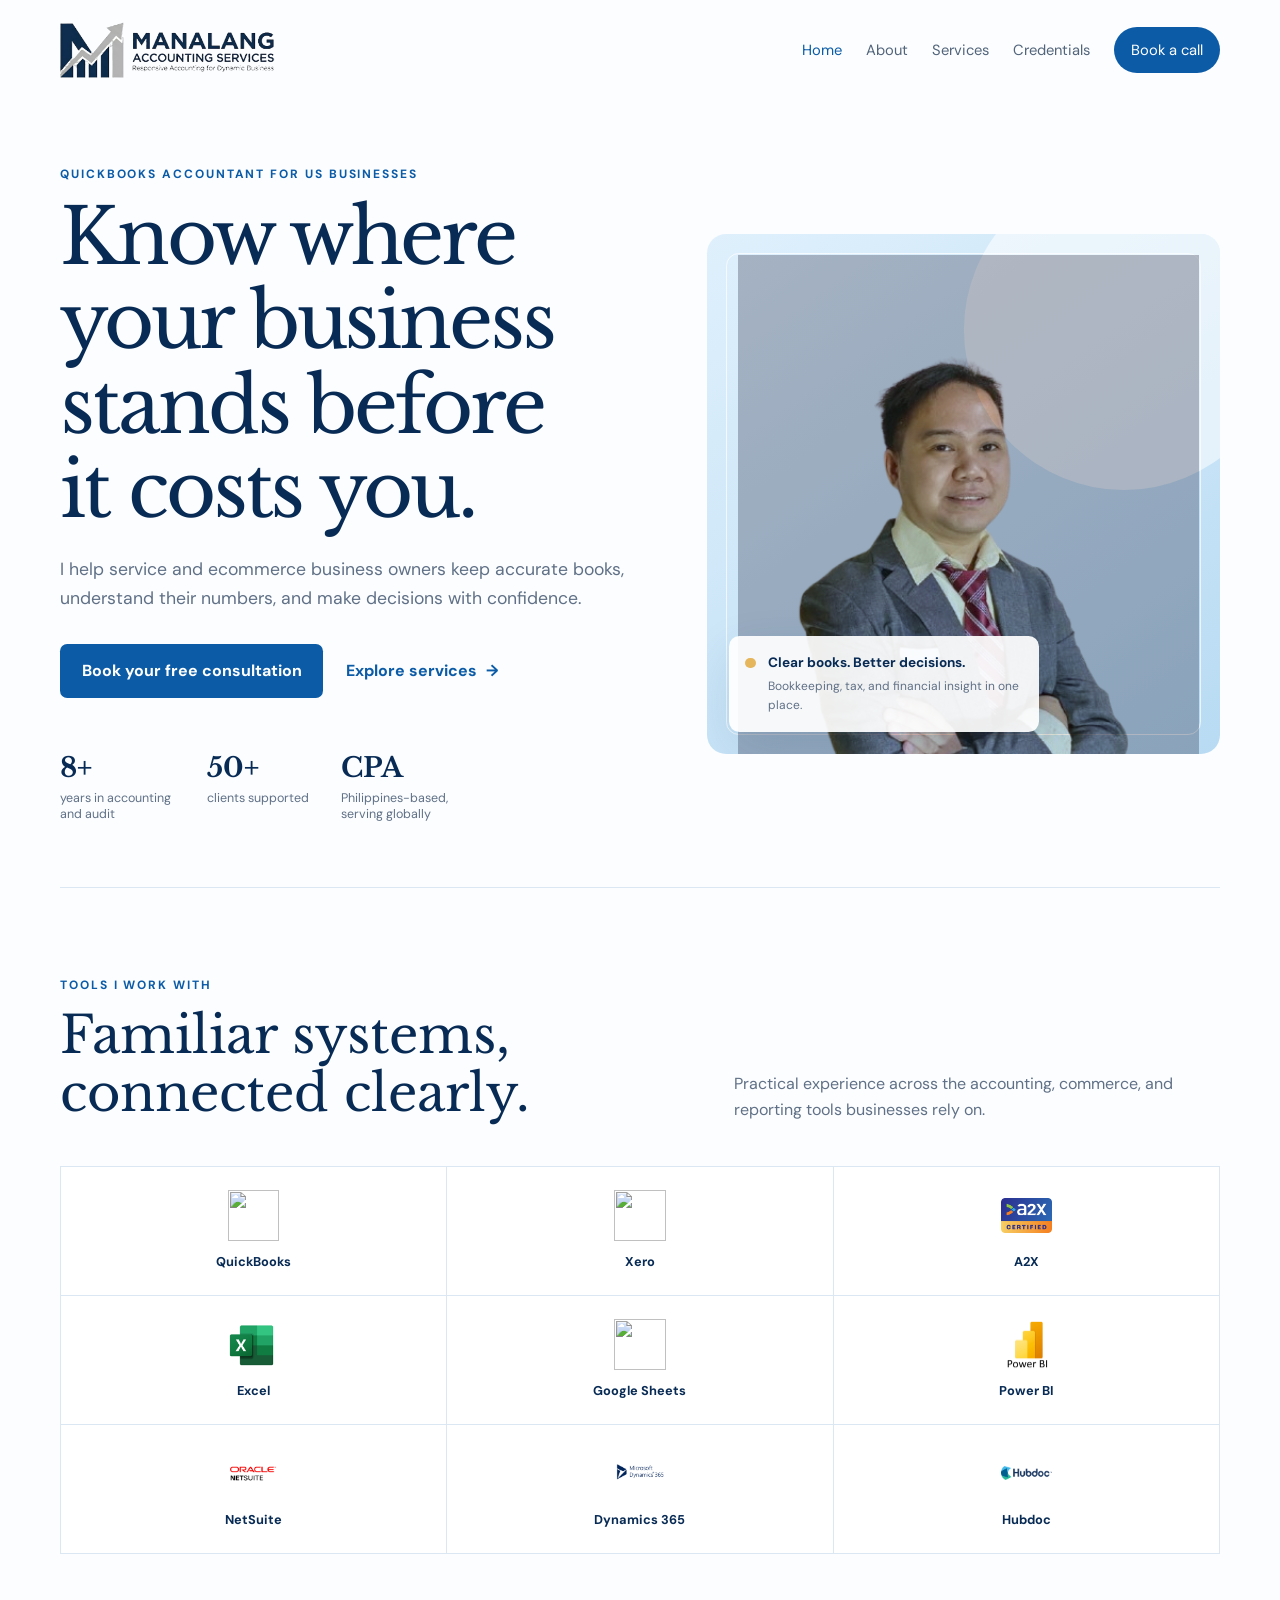
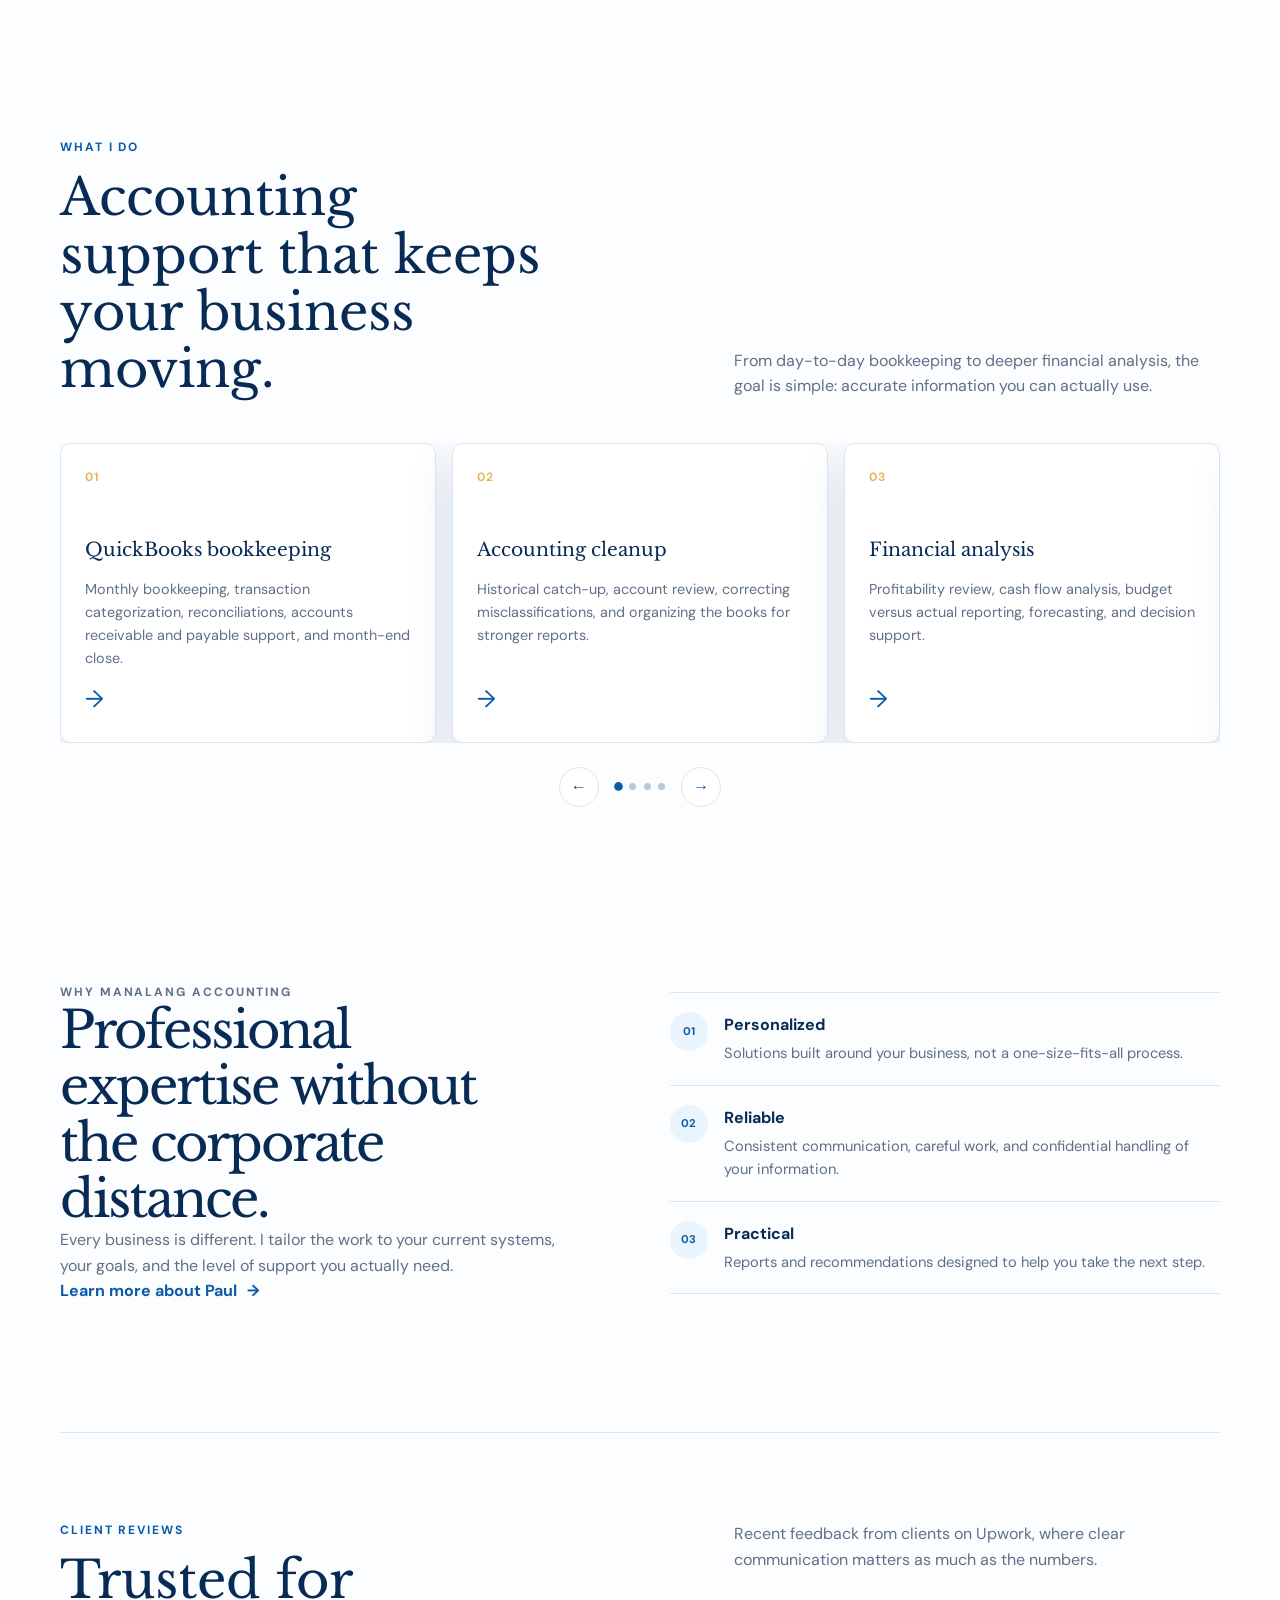
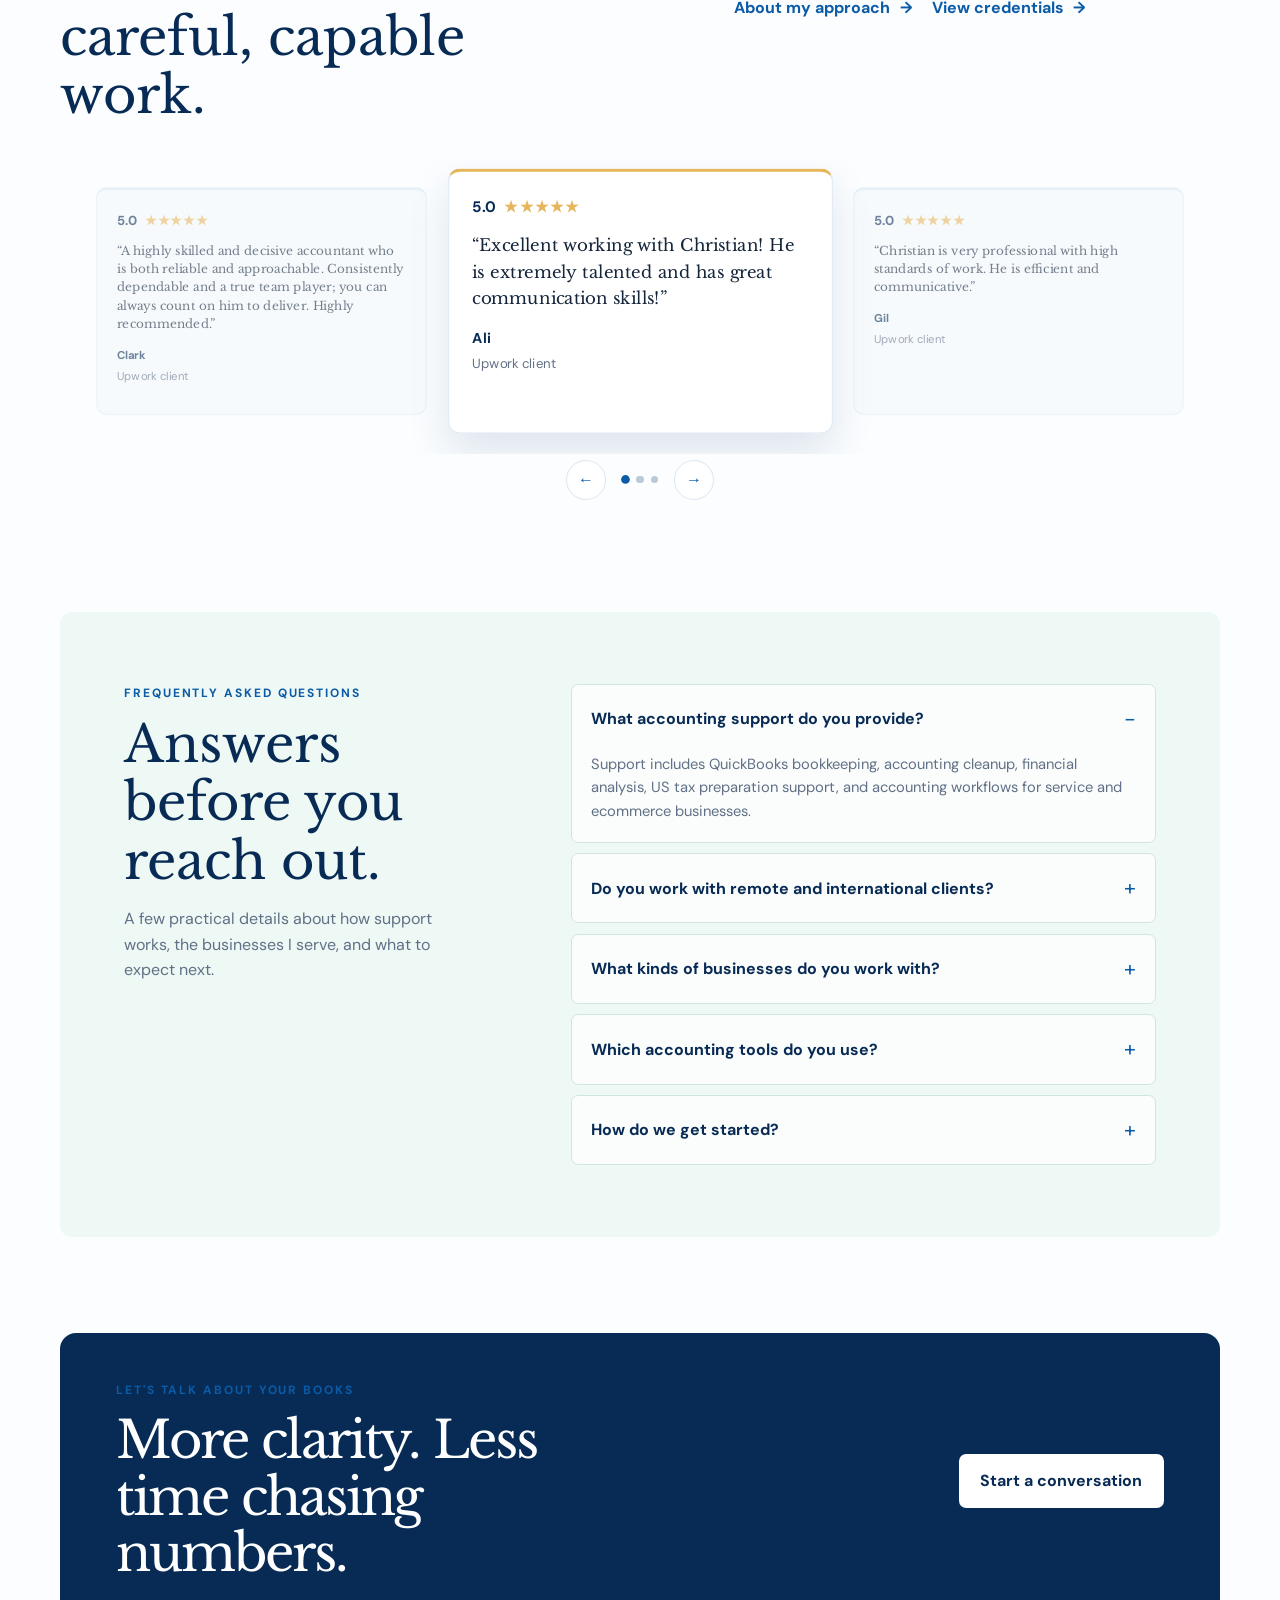
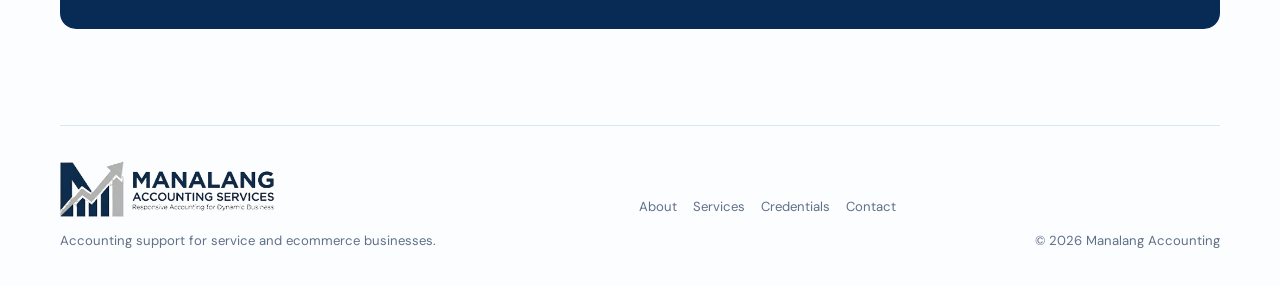
==== commit 092e3539: "Add booking page and update navigation links for improved user engagement" ====
--- a/index.html
+++ b/index.html
@@ -30,7 +30,7 @@
       <a href="./about.html">About</a>
       <a href="./services.html">Services</a>
       <a href="./credentials.html">Credentials</a>
-      <a class="nav-cta" href="./contact.html">Contact</a>
+      <a class="nav-cta" href="./booking.html">Book a call</a>
     </nav>
   </header>
 
@@ -41,7 +41,7 @@
         <h1>Know where your business stands before it costs you.</h1>
         <p class="hero-lede">I help service and ecommerce business owners keep accurate books, understand their numbers,
           and make decisions with confidence.</p>
-        <div class="actions"><a class="button button-primary" href="./contact.html">Book a consultation</a><a
+        <div class="actions"><a class="button button-primary" href="./booking.html">Book your free consultation</a><a
             class="text-link" href="./services.html">Explore services <span aria-hidden="true">&#8594;</span></a></div>
         <div class="stat-row">
           <div><strong>8+</strong><span>years in accounting and audit</span></div>
--- a/styles.css
+++ b/styles.css
@@ -56,27 +56,33 @@
 .brand {
     display: flex;
     align-items: center;
-    gap: .7rem;
+    position: relative;
+    width: min(19rem, 65vw);
+    height: 3.5rem;
     color: var(--navy)
 }
 
+.brand:before {
+    width: 100%;
+    height: 100%;
+    background: url("./assets/images/manalang-accounting-services-logo.png") left center/contain no-repeat;
+    content: ""
+}
+
 .brand-mark {
-    display: grid;
-    place-items: center;
-    width: 2.8rem;
-    height: 2.8rem;
-    border-radius: .7rem;
-    background: var(--navy);
-    color: white;
-    font-size: .82rem;
-    font-weight: 700;
-    letter-spacing: .04em
-}
-
-.brand strong,
-.brand small {
-    display: block;
-    line-height: 1.1
+    position: absolute;
+    width: 1px;
+    height: 1px;
+    overflow: hidden;
+    clip: rect(0 0 0 0)
+}
+
+.brand>span:last-child {
+    position: absolute;
+    width: 1px;
+    height: 1px;
+    overflow: hidden;
+    clip: rect(0 0 0 0)
 }
 
 .brand strong {
--- a/button-fix.css
+++ b/button-fix.css
@@ -1 +1 @@
-.site-nav .nav-cta{color:var(--white);transition:background-color .2s ease,color .2s ease,box-shadow .2s ease}.site-nav .nav-cta:hover,.site-nav .nav-cta:focus-visible{background:var(--navy);color:var(--white);box-shadow:0 0 0 3px rgba(11,91,167,.2);outline:none}.site-nav .nav-cta:focus-visible{box-shadow:0 0 0 3px var(--gold)}.site-nav .nav-cta{color:var(--white);transition:background-color .2s ease,color .2s ease,box-shadow .2s ease}.site-nav .nav-cta:hover,.site-nav .nav-cta:focus-visible{background:var(--navy);color:var(--white);box-shadow:0 0 0 3px rgba(11,91,167,.2);outline:none}.site-nav .nav-cta:focus-visible{box-shadow:0 0 0 3px var(--gold)}+.site-nav a.nav-cta,.site-nav a.nav-cta.active,.site-nav a.nav-cta:hover,.site-nav a.nav-cta:focus-visible{color:var(--white)}.site-nav a.nav-cta{transition:background-color .2s ease,color .2s ease,box-shadow .2s ease}.site-nav a.nav-cta:hover,.site-nav a.nav-cta:focus-visible{background:var(--navy);box-shadow:0 0 0 3px rgba(11,91,167,.2);outline:none}.site-nav a.nav-cta:focus-visible{box-shadow:0 0 0 3px var(--gold)}
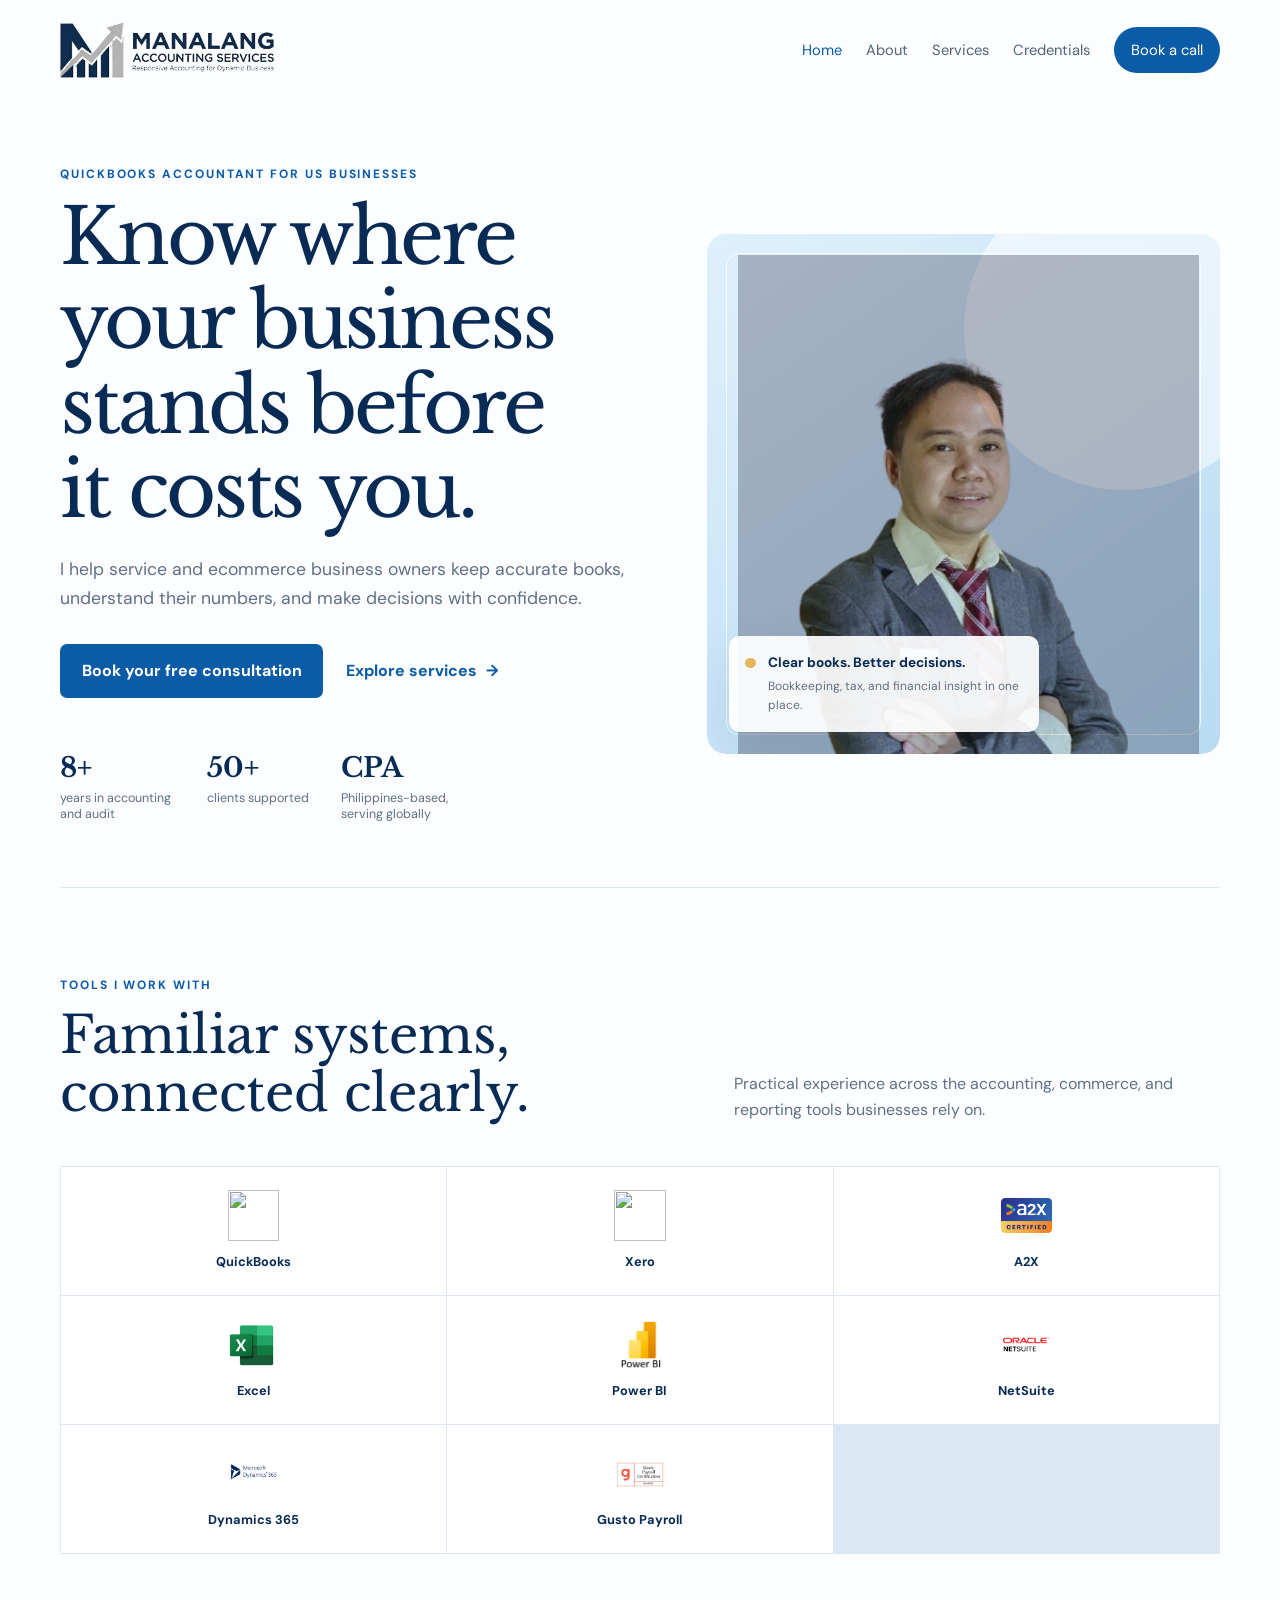
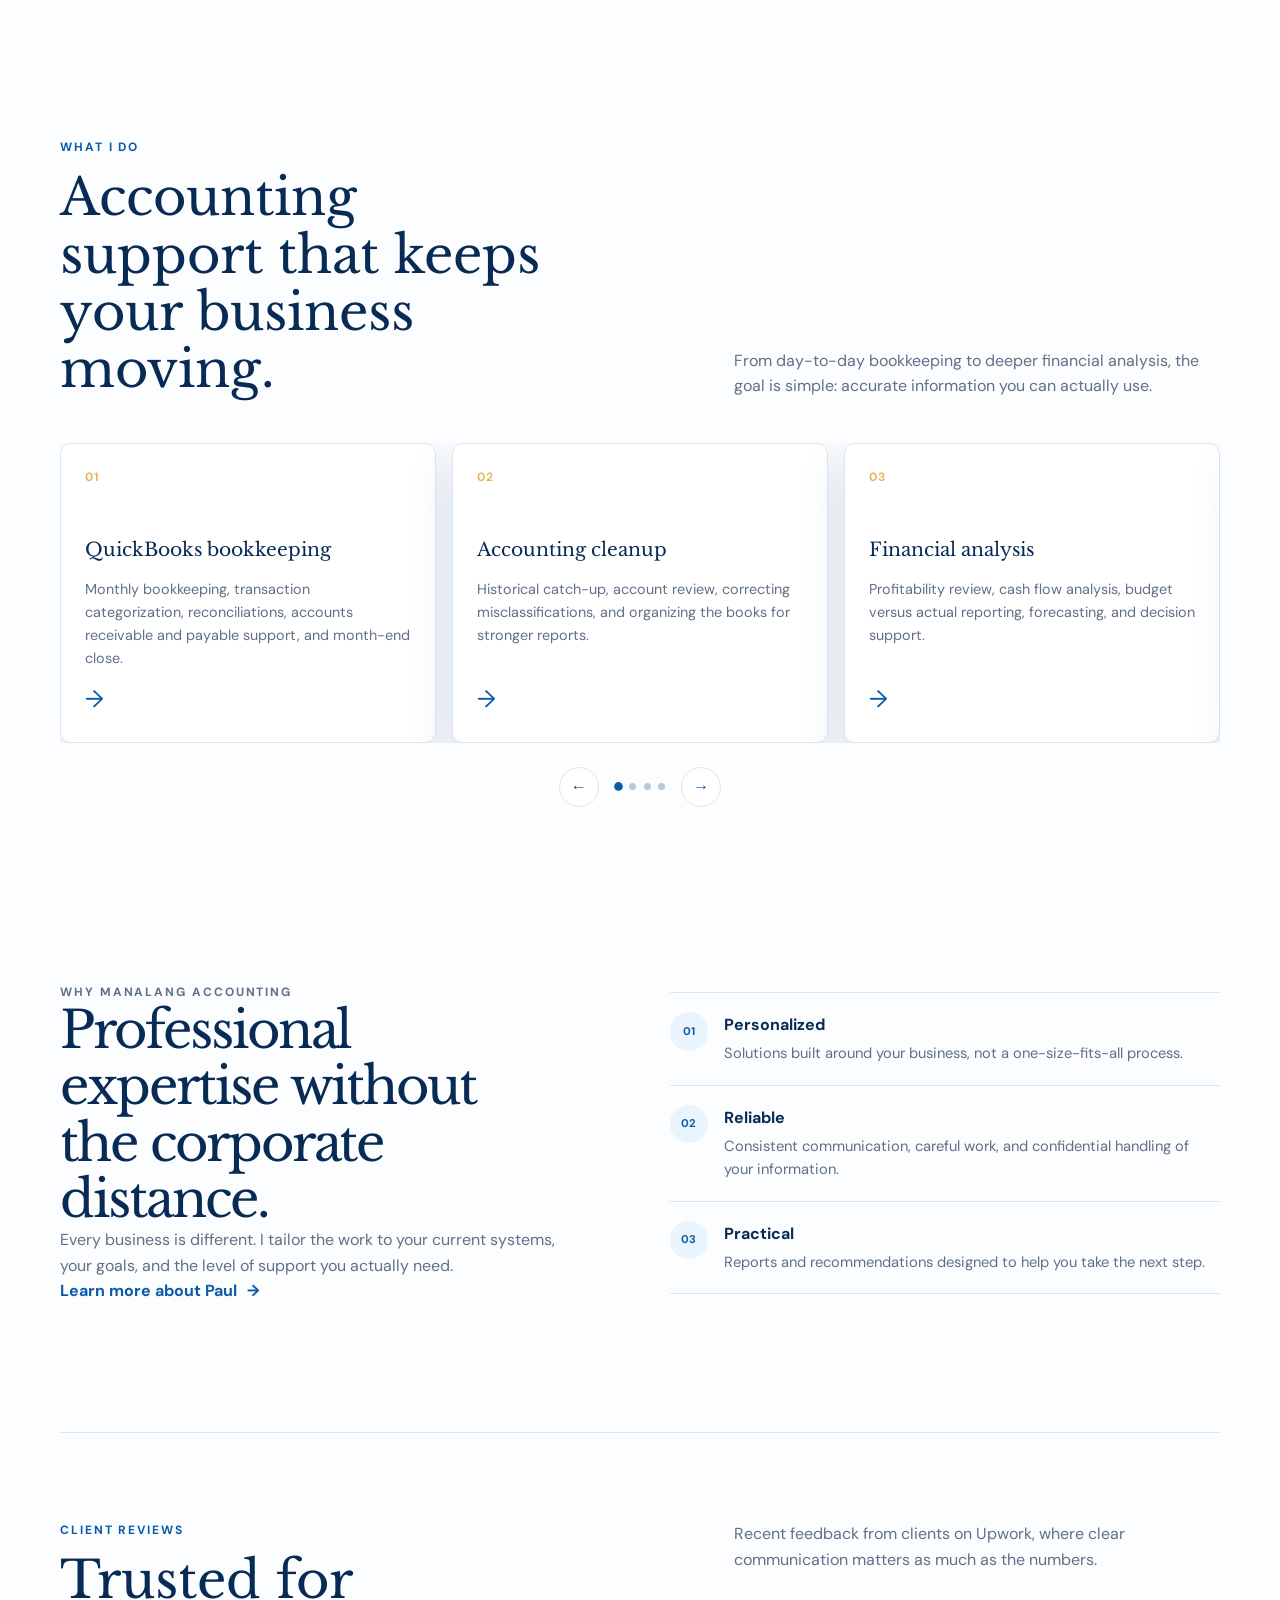
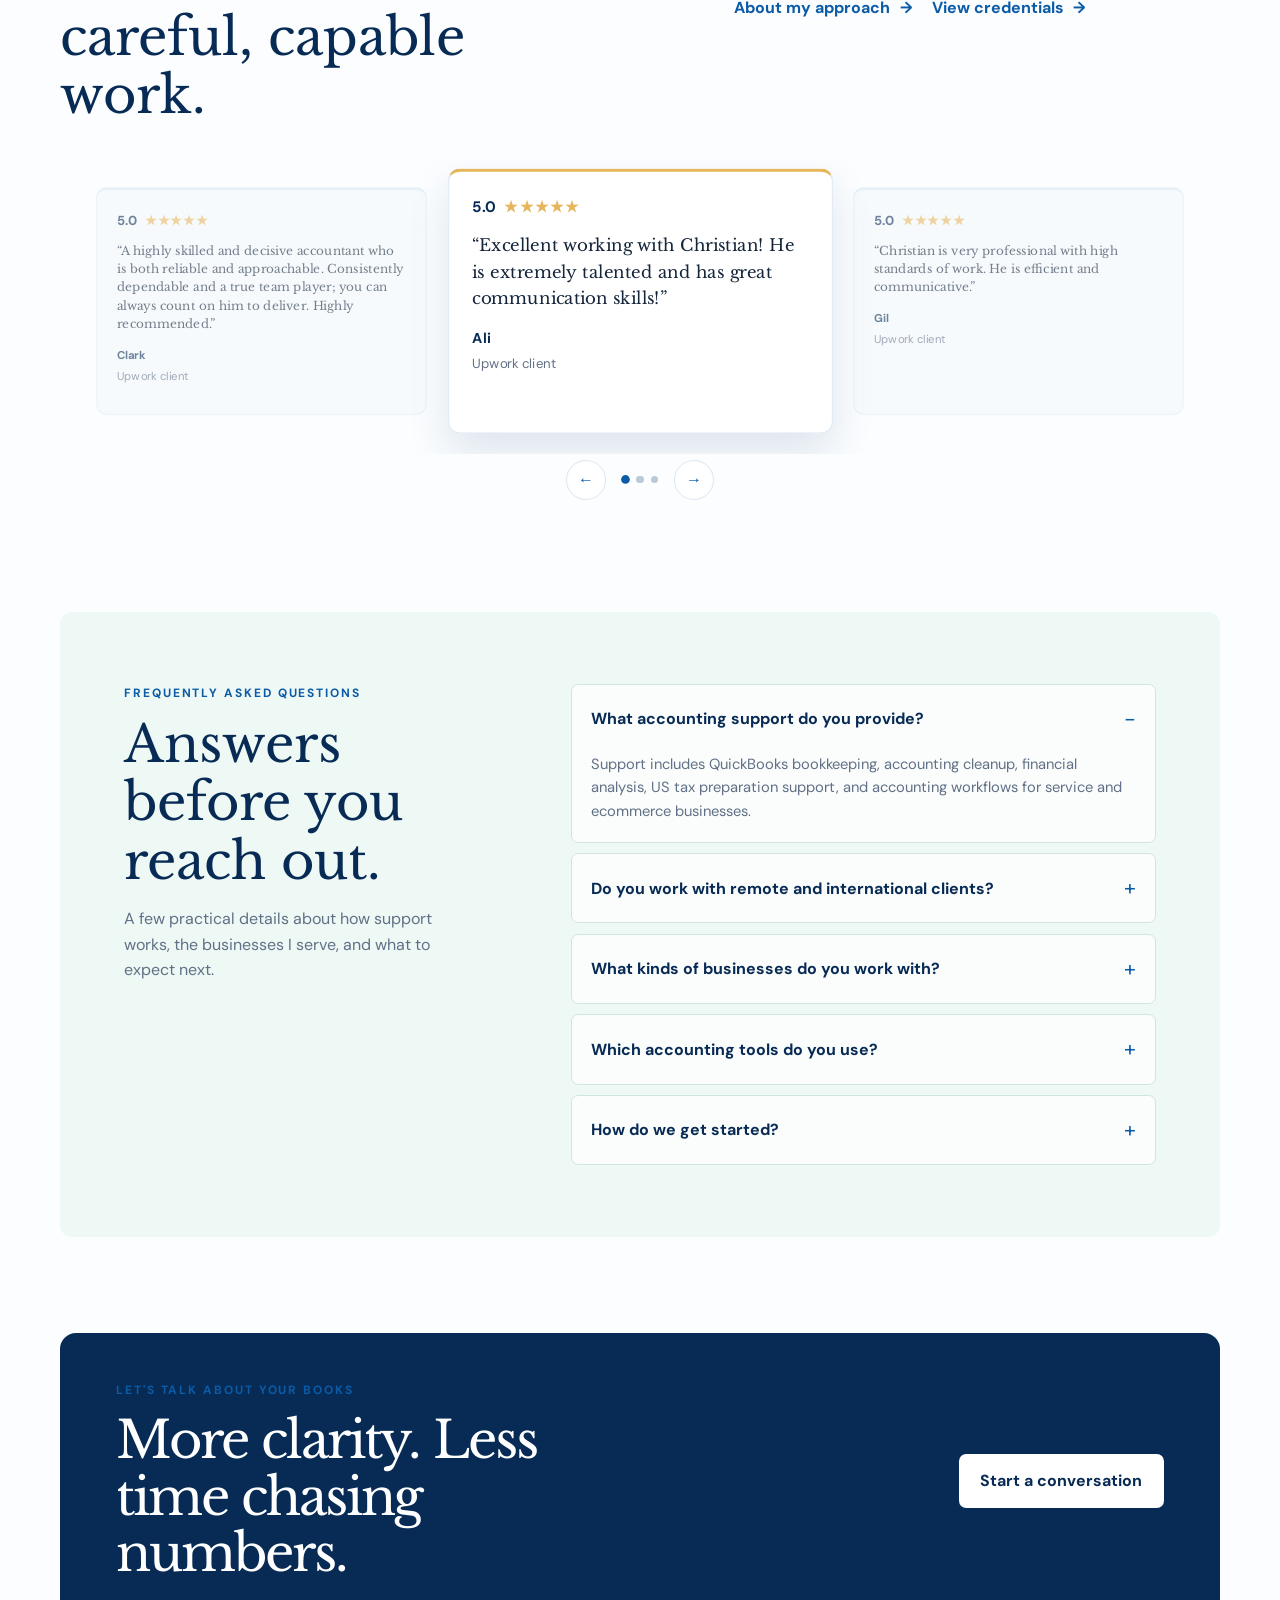
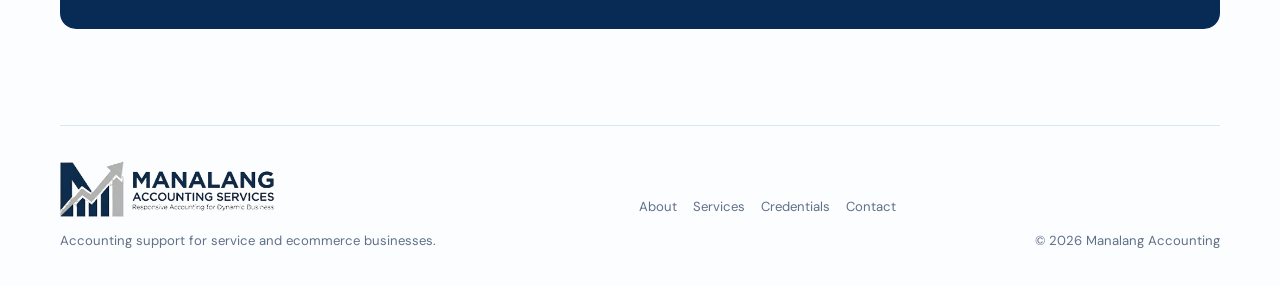
==== commit 71573fb4: "Add Gusto Payroll logo and update link in index.html for improved service representation" ====
--- a/index.html
+++ b/index.html
@@ -70,13 +70,12 @@
             alt="" /><span>Xero</span></a><a class="tool-logo" href="./services.html" aria-label="A2X"><img
             src="./assets/images/a2x-accounting-logo.png" alt="A2X Accounting logo" /><span>A2X</span></a><a class="tool-logo" href="./services.html"
           aria-label="Microsoft Excel"><img src="./assets/images/microsoft-excel-logo.png"
-            alt="Microsoft Excel logo" /><span>Excel</span></a><a class="tool-logo" href="./services.html" aria-label="Google Sheets"><img
-            src="https://cdn.simpleicons.org/googlesheets/34A853" alt="" /><span>Google Sheets</span></a><a
+            alt="Microsoft Excel logo" /><span>Excel</span></a><a
           class="tool-logo" href="./services.html" aria-label="Power BI"><img
             src="./assets/images/microsoft-powerbi-logo.png" alt="Microsoft Power BI logo" /><span>Power BI</span></a><a class="tool-logo"
           href="./services.html" aria-label="NetSuite"><img src="./assets/images/oracle-netsuite-logo.png" alt="Oracle NetSuite logo" /><span>NetSuite</span></a><a class="tool-logo"
           href="./services.html" aria-label="Dynamics 365"><img src="./assets/images/microsoft-dynamics365-logo.png" alt="Microsoft Dynamics 365 logo" /><span>Dynamics 365</span></a><a class="tool-logo"
-          href="./services.html" aria-label="Hubdoc"><img src="./assets/images/hubdoc-logo.png" alt="Hubdoc logo" /><span>Hubdoc</span></a></div>
+          href="./credentials.html" aria-label="Gusto Payroll"><img src="./assets/images/gusto-payroll-logo.png" alt="Gusto Payroll Certified logo" /><span>Gusto Payroll</span></a></div>
     </section>
 
     <section class="section-block services-home">
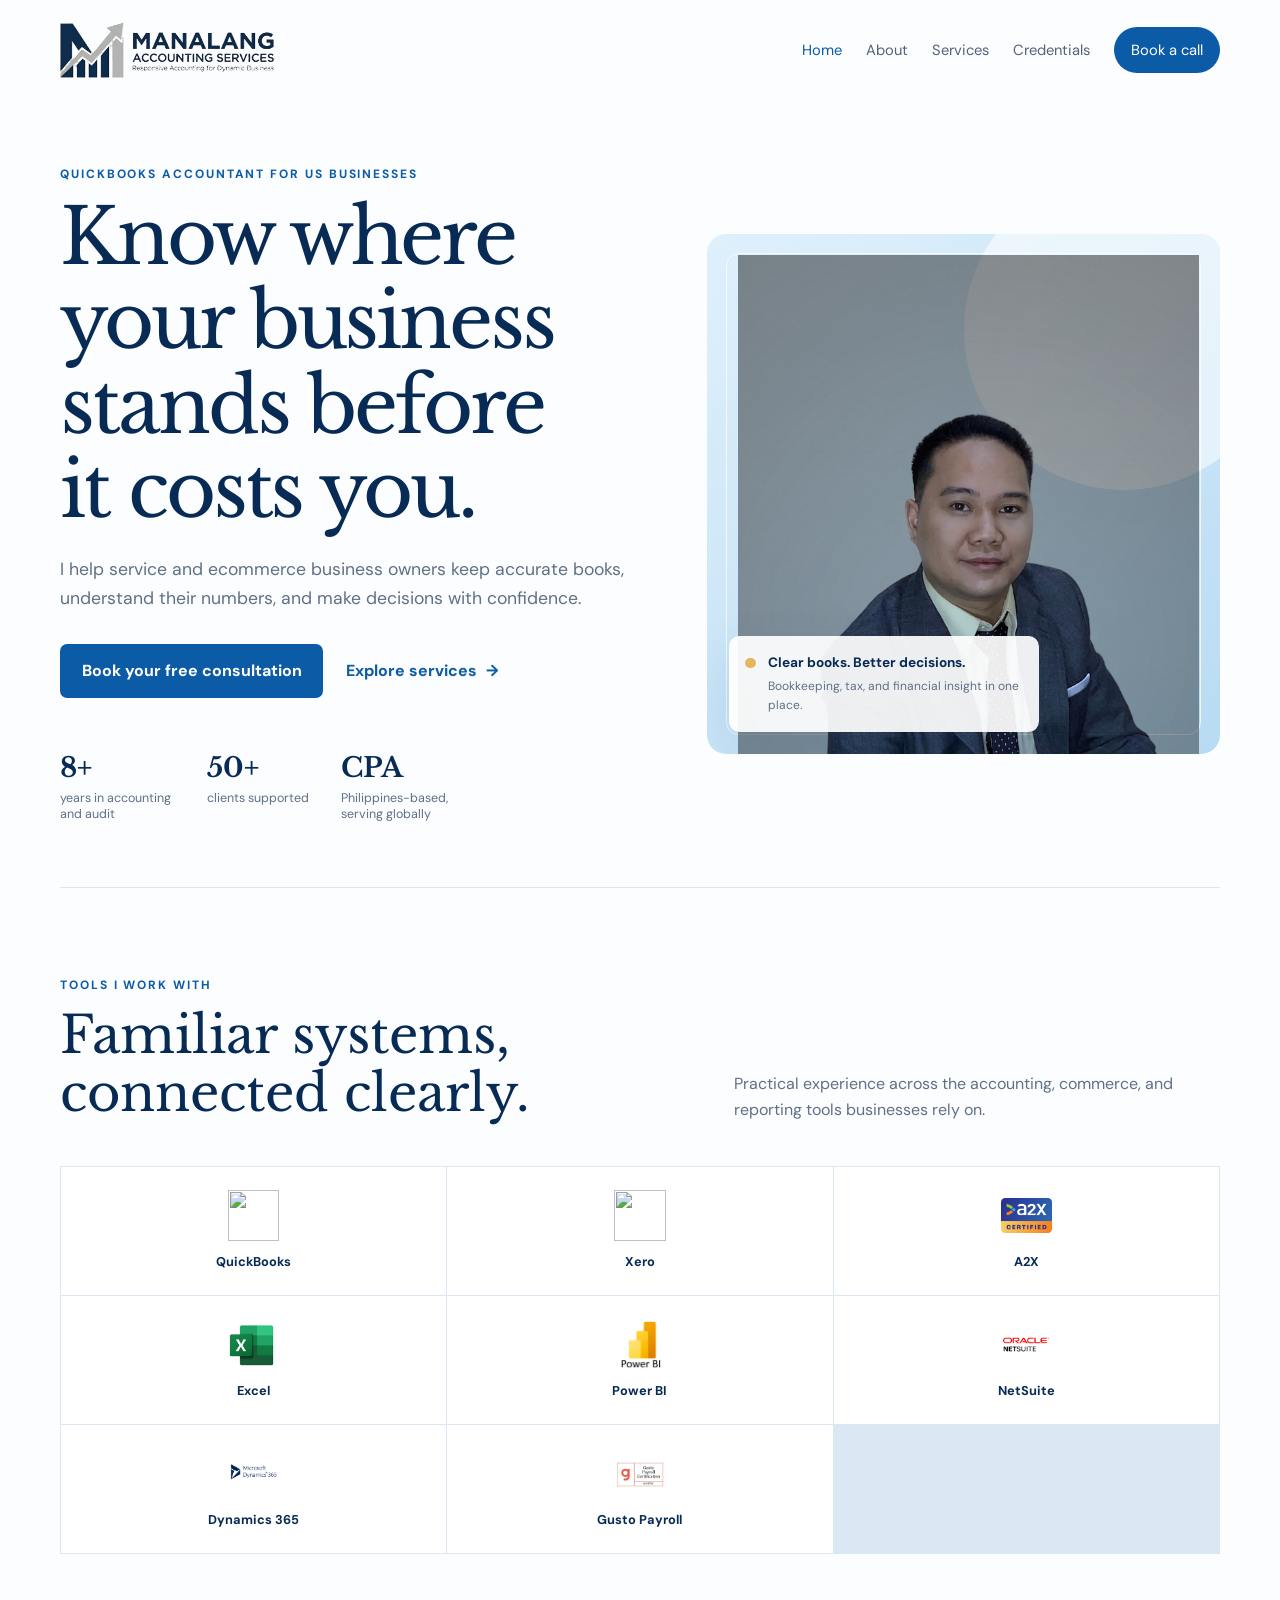
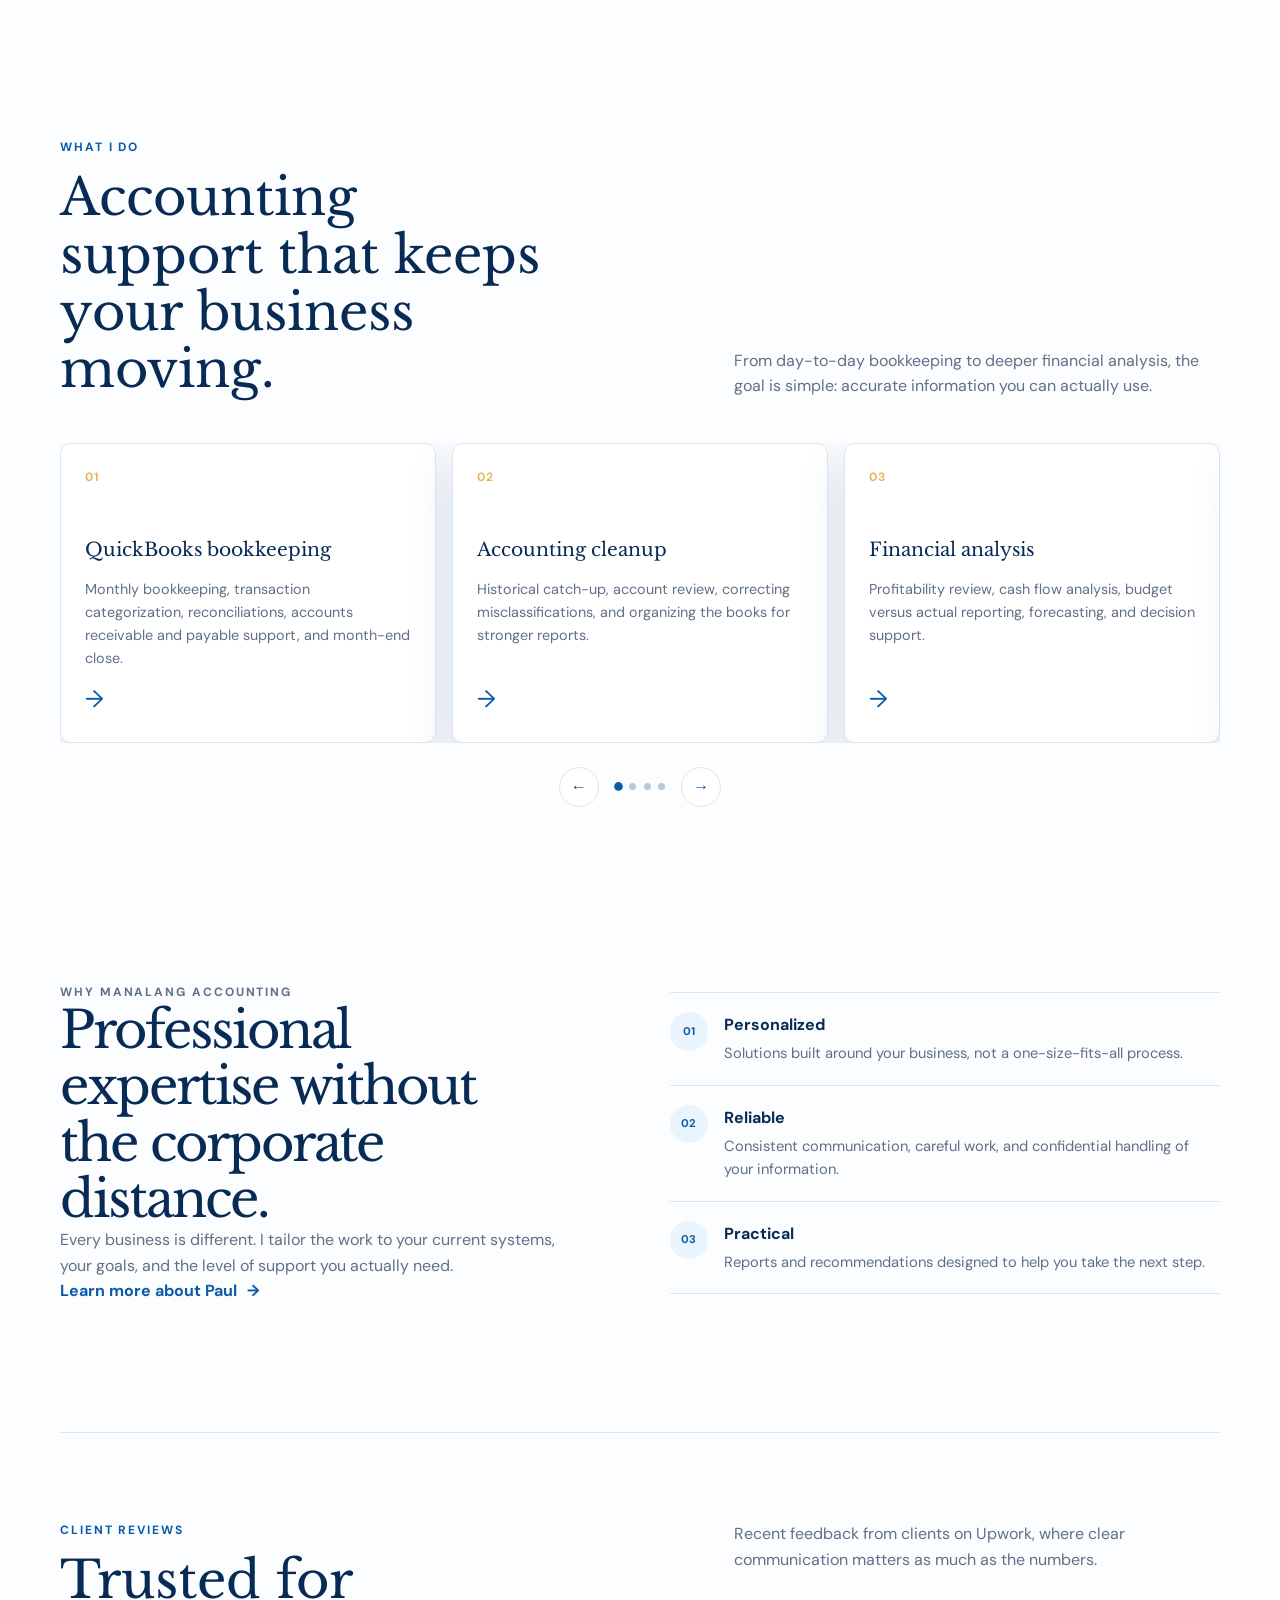
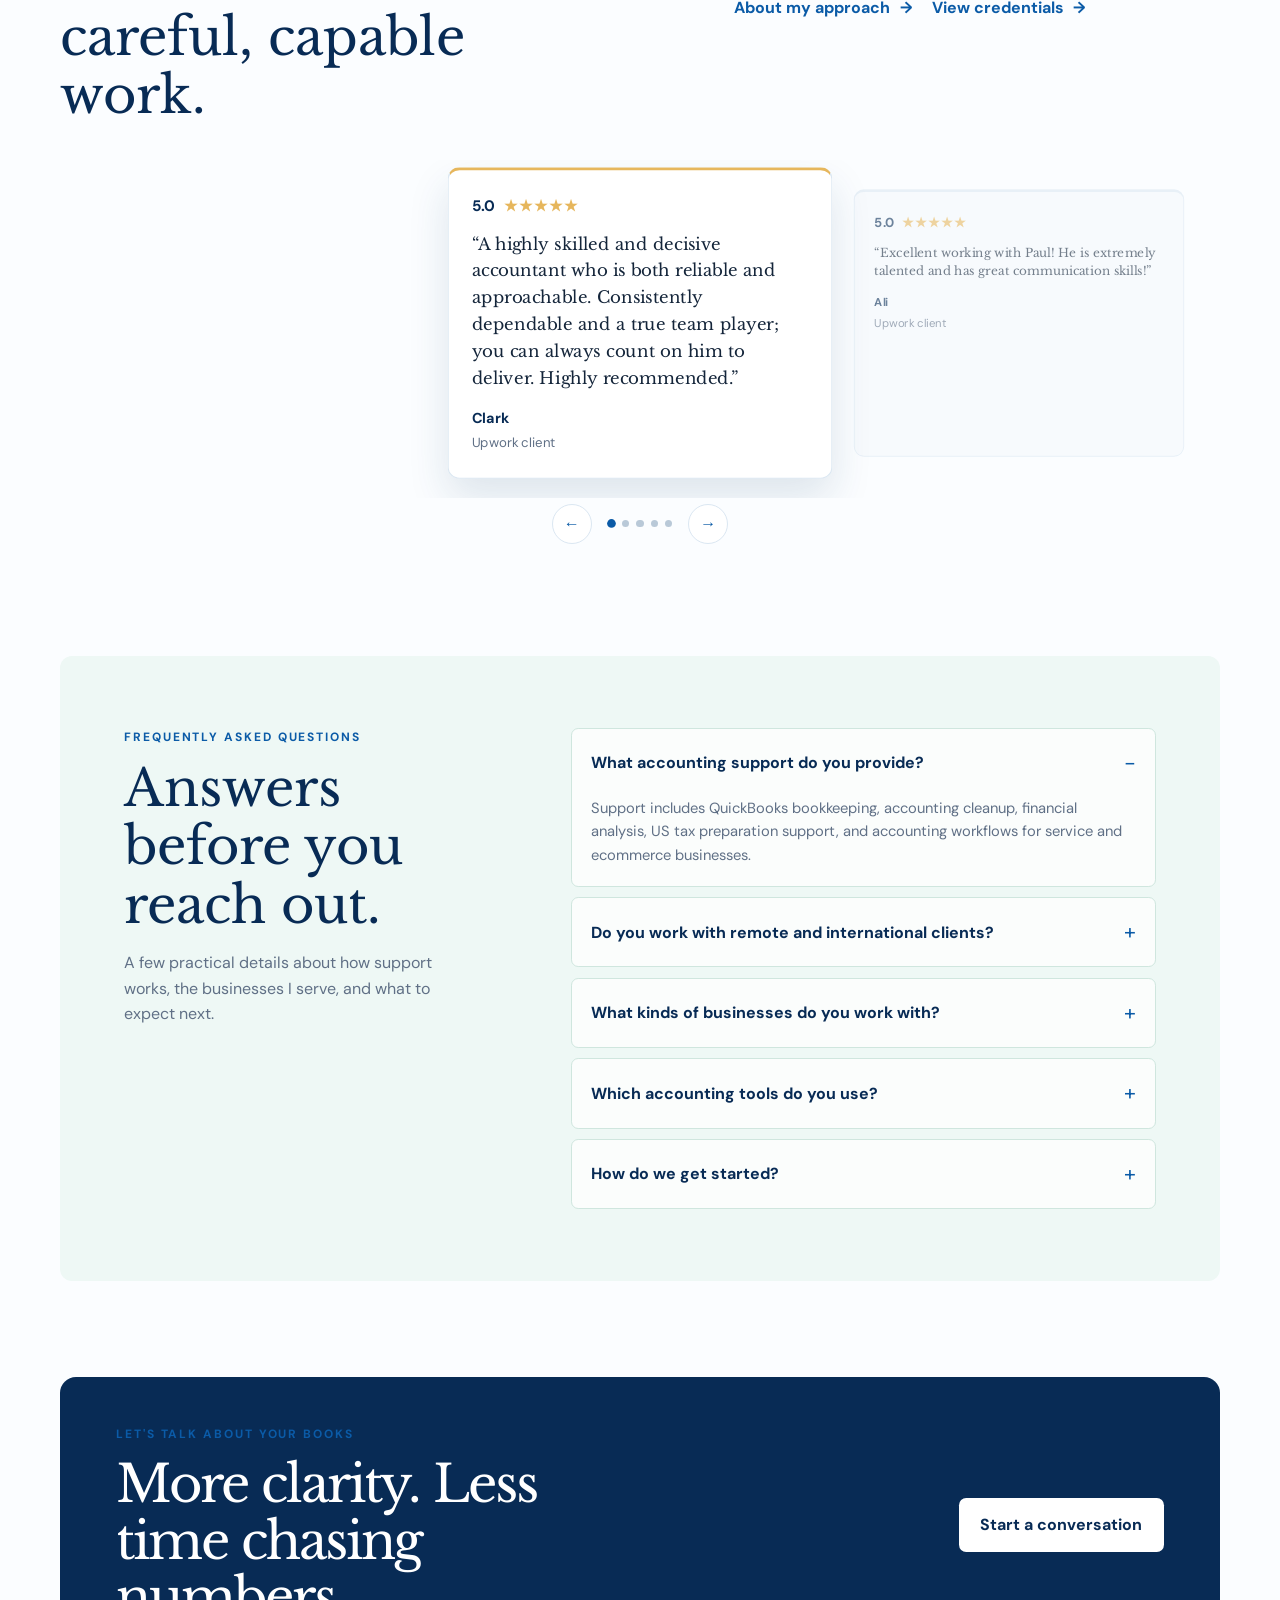
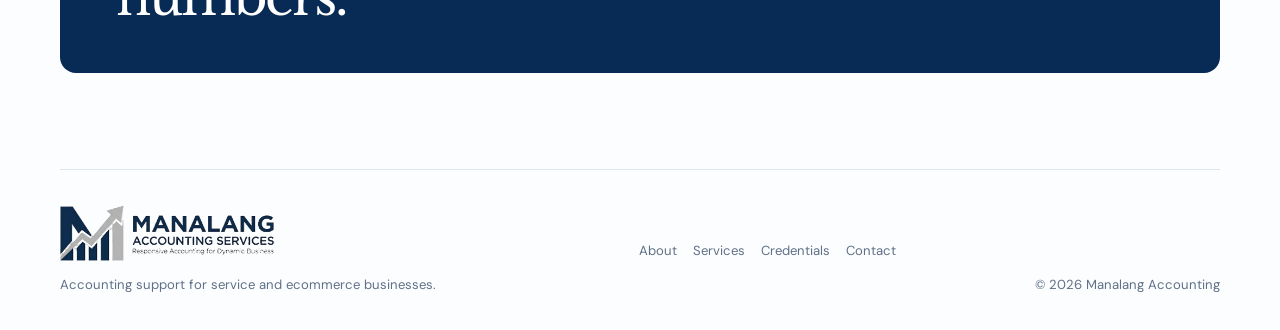
==== commit 34a933d0: "Update personal references and improve carousel functionality for enhanced user experience" ====
--- a/index.html
+++ b/index.html
@@ -51,7 +51,7 @@
       </div>
       <div class="hero-visual">
         <div class="hero-glow"></div>
-        <img src="./assets/images/profile.png" alt="Christian Paul Manalang" />
+        <img src="./assets/images/profile.png" alt="Paul Manalang" />
         <div class="hero-note"><span class="note-dot"></span>
           <div><strong>Clear books. Better decisions.</strong><small>Bookkeeping, tax, and financial insight in one
               place.</small></div>
@@ -182,29 +182,29 @@
             <figure class="review-card">
               <div class="review-rating" aria-label="5 out of 5 stars">5.0 <span
                   aria-hidden="true">&#9733;&#9733;&#9733;&#9733;&#9733;</span></div>
-              <blockquote>“Excellent working with Christian! He is extremely talented and has great communication
+              <blockquote>“Excellent working with Paul! He is extremely talented and has great communication
                 skills!”</blockquote>
               <figcaption>Ali <span>Upwork client</span></figcaption>
             </figure>
             <figure class="review-card">
               <div class="review-rating" aria-label="5 out of 5 stars">5.0 <span
                   aria-hidden="true">&#9733;&#9733;&#9733;&#9733;&#9733;</span></div>
-              <blockquote>“Christian is very professional with high standards of work. He is efficient and
+              <blockquote>“Paul is very professional with high standards of work. He is efficient and
                 communicative.”</blockquote>
               <figcaption>Gil <span>Upwork client</span></figcaption>
             </figure>
             <figure class="review-card">
               <div class="review-rating" aria-label="5 out of 5 stars">5.0 <span
                   aria-hidden="true">&#9733;&#9733;&#9733;&#9733;&#9733;</span></div>
-              <blockquote>“Excellent working with Christian! He is extremely talented and has great communication
-                skills!”</blockquote>
+              <blockquote>"Paul has proficient knowledge in accounting and is extremely skilled with excel. 
+                The workflow and communication was easy and on time."</blockquote>
               <figcaption>Ankita <span>Upwork client</span></figcaption>
             </figure>
             <figure class="review-card">
               <div class="review-rating" aria-label="5 out of 5 stars">5.0 <span
                   aria-hidden="true">&#9733;&#9733;&#9733;&#9733;&#9733;</span></div>
-              <blockquote>“Christian is very professional with high standards of work. He is efficient and
-                communicative. I engaged working with him.”</blockquote>
+              <blockquote>"Christian did an outstanding job in resolving my issue. 
+                The service was very fast, straightforward, and he explained my concern clearly. Highly recommended!"</blockquote>
               <figcaption>Irris <span>Upwork client</span></figcaption>
             </figure>
           </div>
--- a/review-deck.css
+++ b/review-deck.css
@@ -1 +1 @@
-.reviews-carousel .carousel-viewport{padding:1rem 1.25rem 1.75rem;overflow:hidden}.reviews-carousel .review-card{flex:0 0 calc((100% - 2rem)/3);min-height:250px;margin-right:1rem;padding:1.35rem;border:1px solid var(--line);border-top:3px solid #dbe7f2;border-radius:.7rem;background:#f5f9fc;box-shadow:none;opacity:.58;transform:scale(.91);transform-origin:center;transition:transform .42s ease,opacity .42s ease,background-color .42s ease,box-shadow .42s ease}.reviews-carousel .review-card.is-featured{border-top-color:var(--gold);background:var(--white);box-shadow:0 18px 38px rgba(21,69,112,.13);opacity:1;transform:scale(1.06);z-index:1}.reviews-carousel .review-card blockquote{margin:.75rem 0 .9rem;font-size:.82rem;line-height:1.55}.reviews-carousel .review-card.is-featured blockquote{font-size:.98rem;line-height:1.62}.reviews-carousel .review-card figcaption{font-size:.78rem}.reviews-carousel .review-card.is-featured figcaption{font-size:.85rem}.reviews-carousel .carousel-controls{margin-top:.35rem}@media(max-width:800px){.reviews-carousel .carousel-viewport{padding:0}.reviews-carousel .review-card{flex-basis:100%;min-height:0;margin-right:0;opacity:1;transform:none}.reviews-carousel .review-card.is-featured{transform:none;box-shadow:var(--shadow)}}+.reviews-carousel .carousel-viewport{padding:1rem 1.25rem 1.75rem;overflow:hidden}.reviews-carousel .carousel-track{gap:1rem}.reviews-carousel .review-card{flex:0 0 calc((100% - 2rem)/3);min-height:250px;margin:0;padding:1.35rem;border:1px solid var(--line);border-top:3px solid #dbe7f2;border-radius:.7rem;background:#f5f9fc;box-shadow:none;opacity:.58;transform:scale(.91);transform-origin:center;transition:transform .42s ease,opacity .42s ease,background-color .42s ease,box-shadow .42s ease}.reviews-carousel .review-card.is-featured{border-top-color:var(--gold);background:var(--white);box-shadow:0 18px 38px rgba(21,69,112,.13);opacity:1;transform:scale(1.06);z-index:1}.reviews-carousel .review-card blockquote{margin:.75rem 0 .9rem;font-size:.82rem;line-height:1.55}.reviews-carousel .review-card.is-featured blockquote{font-size:.98rem;line-height:1.62}.reviews-carousel .review-card figcaption{font-size:.78rem}.reviews-carousel .review-card.is-featured figcaption{font-size:.85rem}.reviews-carousel .carousel-controls{margin-top:.35rem}@media(max-width:800px){.reviews-carousel .carousel-viewport{padding:0}.reviews-carousel .review-card{flex-basis:100%;min-height:0;margin-right:0;opacity:1;transform:none}.reviews-carousel .review-card.is-featured{transform:none;box-shadow:var(--shadow)}}
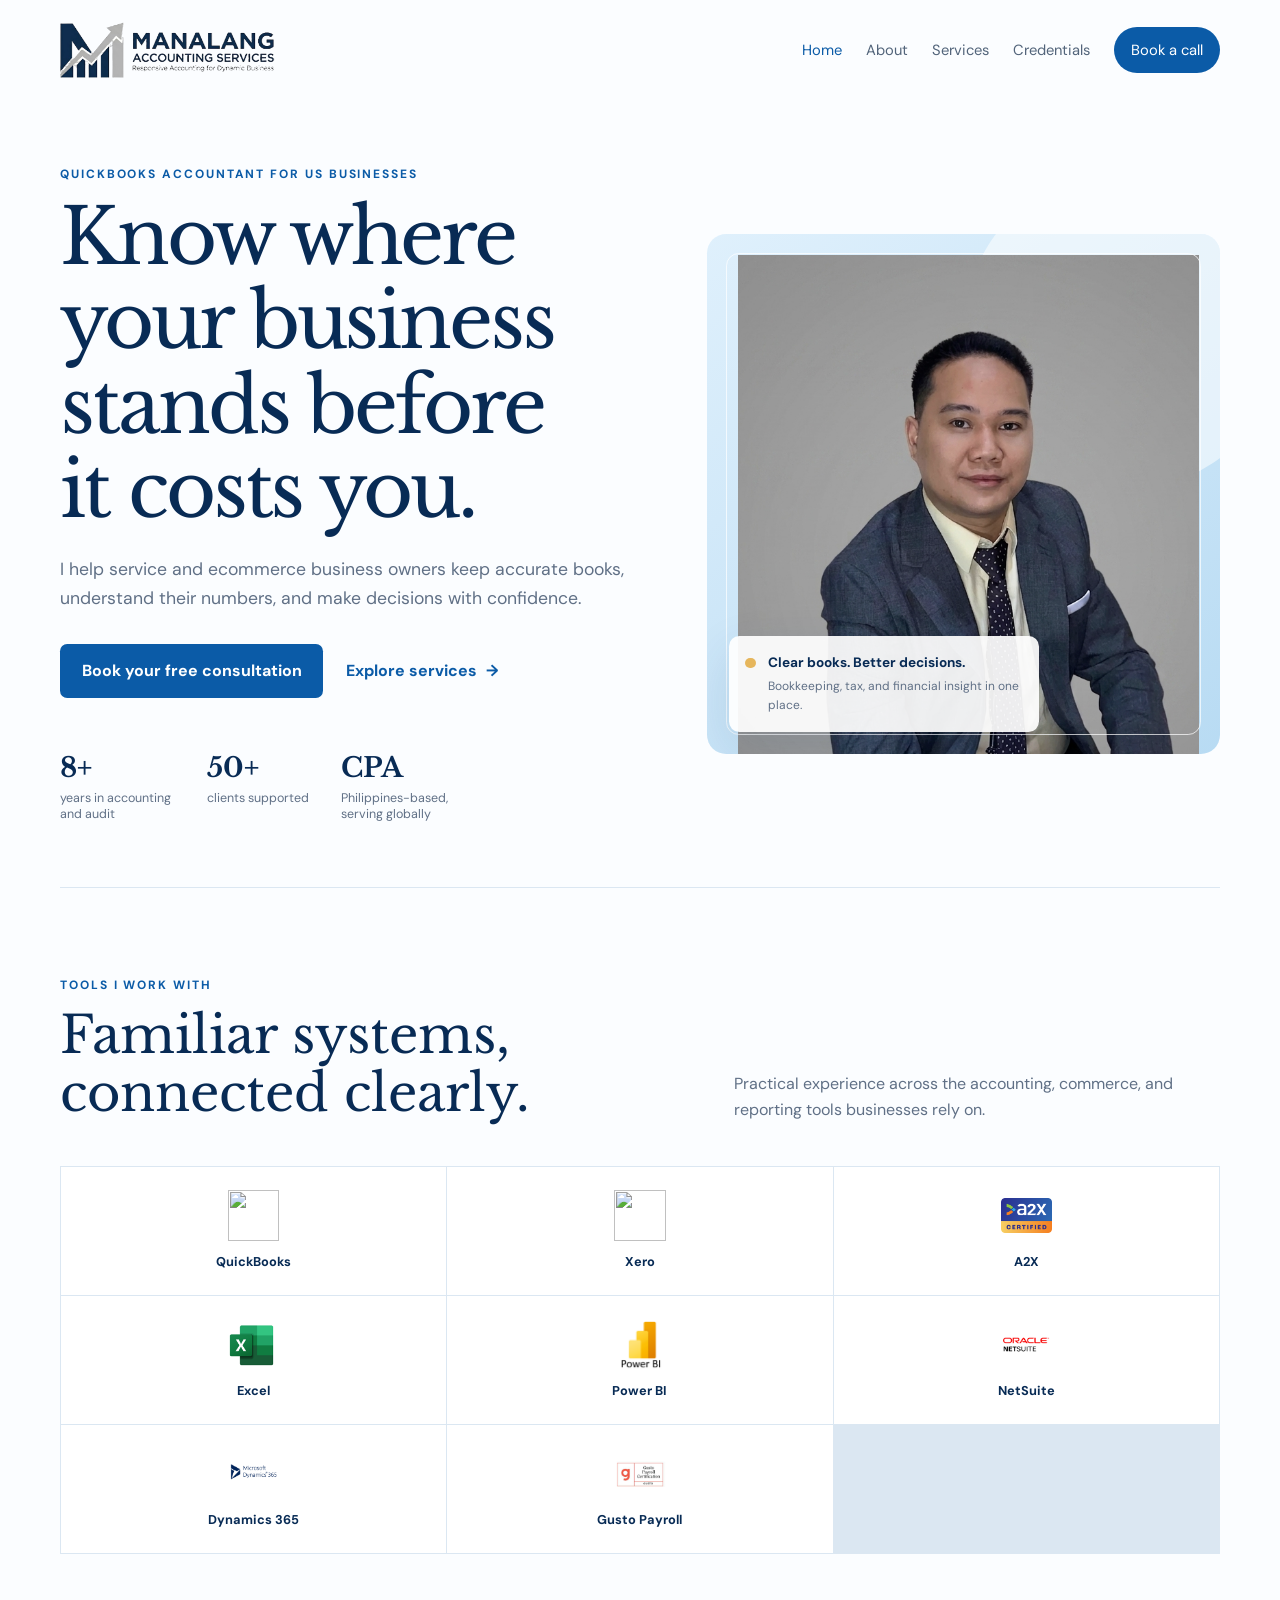
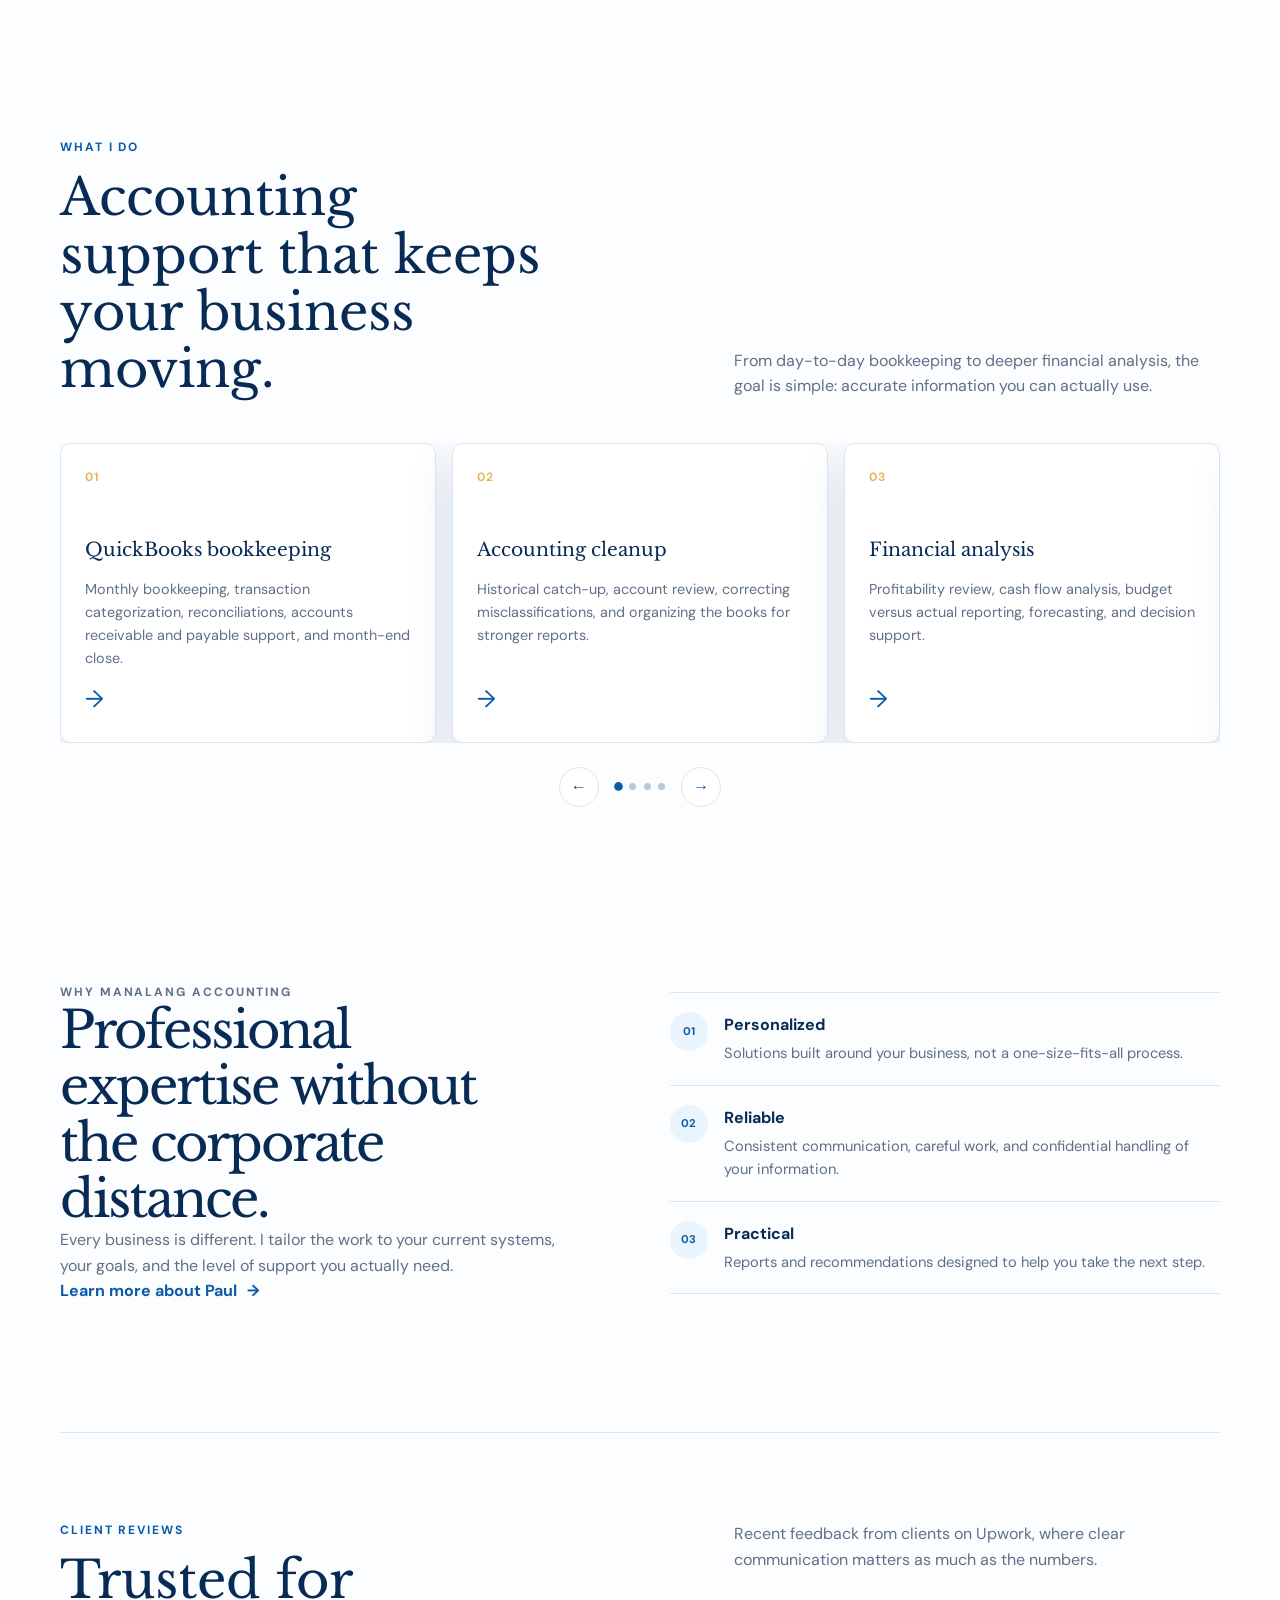
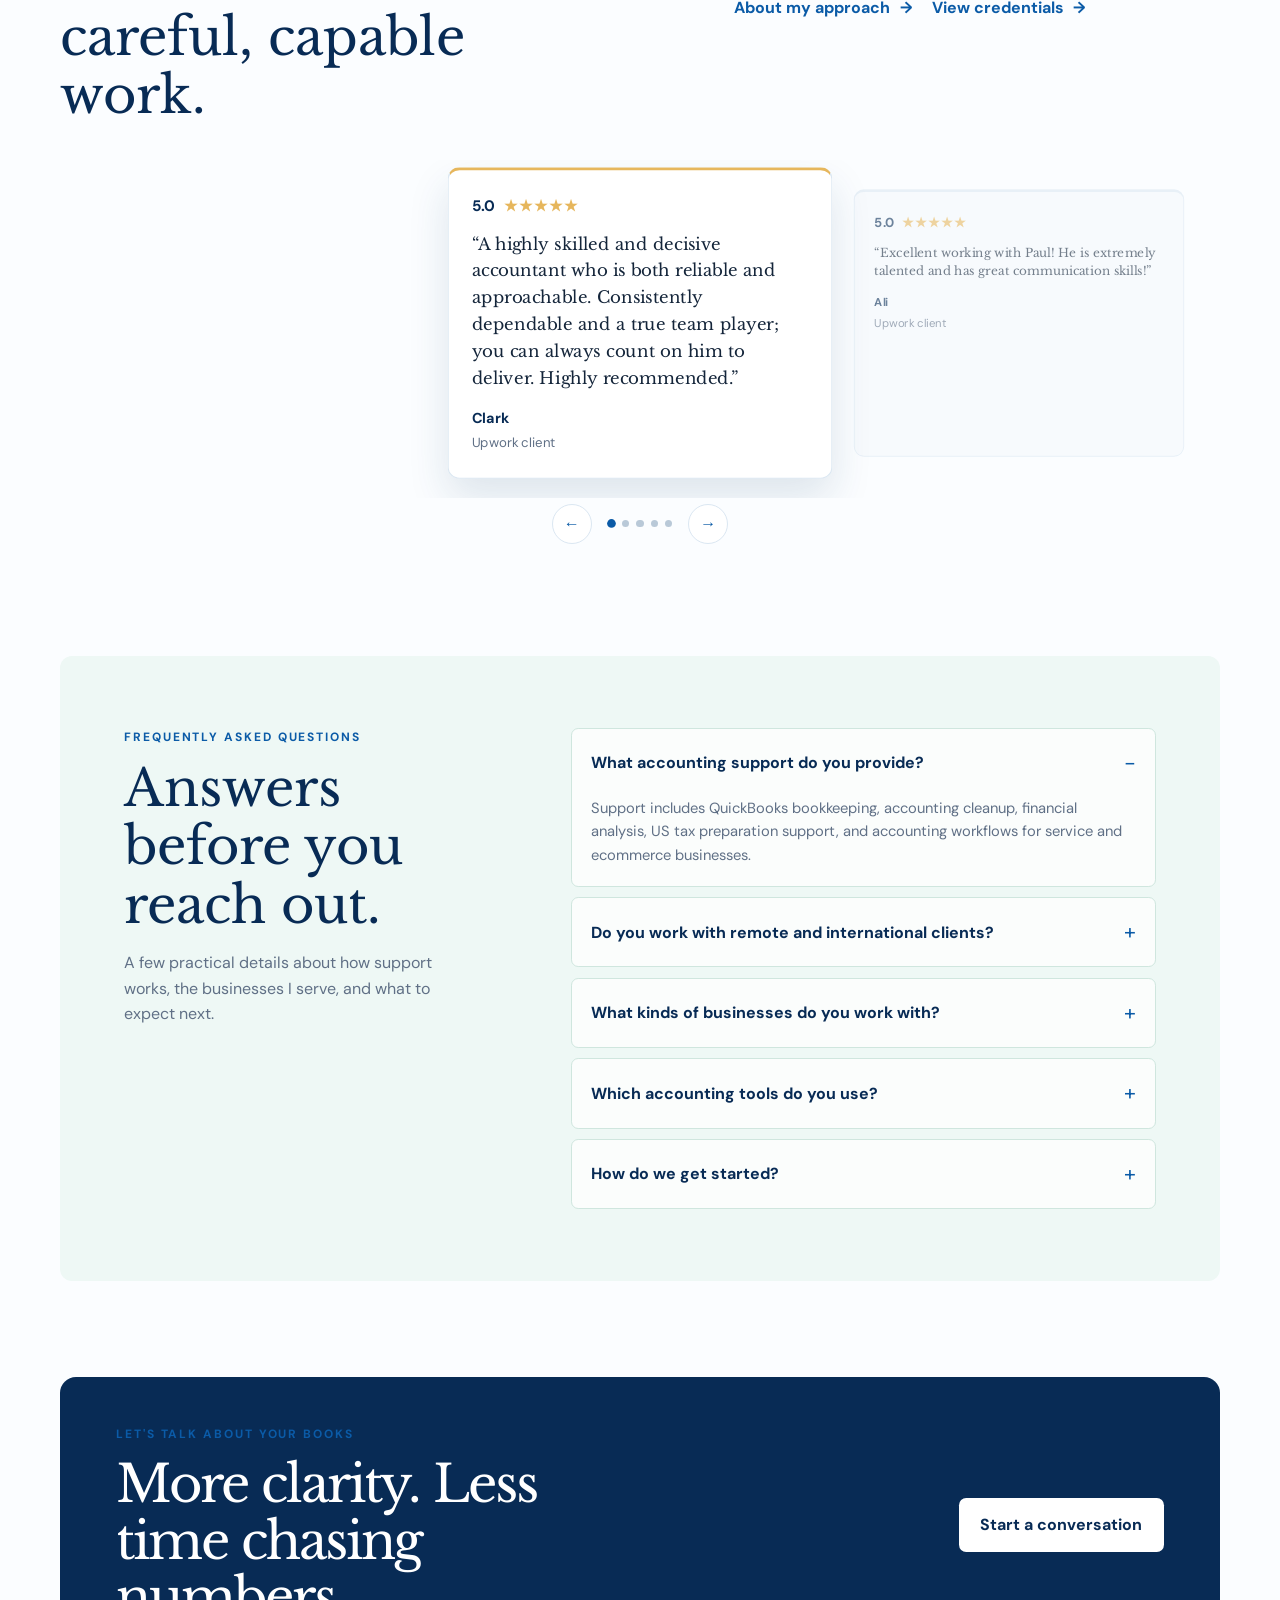
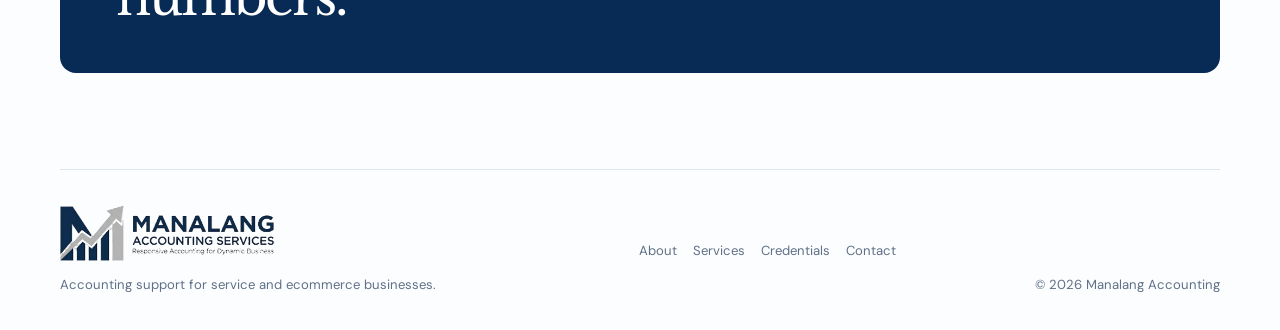
==== commit 1b6c6cdd: "Update review text for improved client representation" ====
--- a/index.html
+++ b/index.html
@@ -203,7 +203,7 @@
             <figure class="review-card">
               <div class="review-rating" aria-label="5 out of 5 stars">5.0 <span
                   aria-hidden="true">&#9733;&#9733;&#9733;&#9733;&#9733;</span></div>
-              <blockquote>"Christian did an outstanding job in resolving my issue. 
+              <blockquote>"Paul did an outstanding job in resolving my issue. 
                 The service was very fast, straightforward, and he explained my concern clearly. Highly recommended!"</blockquote>
               <figcaption>Irris <span>Upwork client</span></figcaption>
             </figure>
--- a/styles.css
+++ b/styles.css
@@ -234,6 +234,7 @@
     content: "";
     position: absolute;
     inset: 1.2rem;
+    z-index: 2;
     border: 1px solid rgba(255, 255, 255, .7);
     border-radius: .8rem
 }
@@ -244,9 +245,9 @@
     bottom: 0;
     width: 90%;
     height: 96%;
+    z-index: 1;
     object-fit: cover;
-    object-position: center top;
-    mix-blend-mode: multiply;
+    object-position: center 38%;
     filter: saturate(.9)
 }
 
@@ -256,6 +257,7 @@
     height: 20rem;
     right: -4rem;
     top: -4rem;
+    z-index: 0;
     border-radius: 50%;
     background: rgba(255, 255, 255, .55)
 }
@@ -264,6 +266,7 @@
     position: absolute;
     left: 1.4rem;
     bottom: 1.4rem;
+    z-index: 3;
     display: flex;
     gap: .75rem;
     align-items: flex-start;
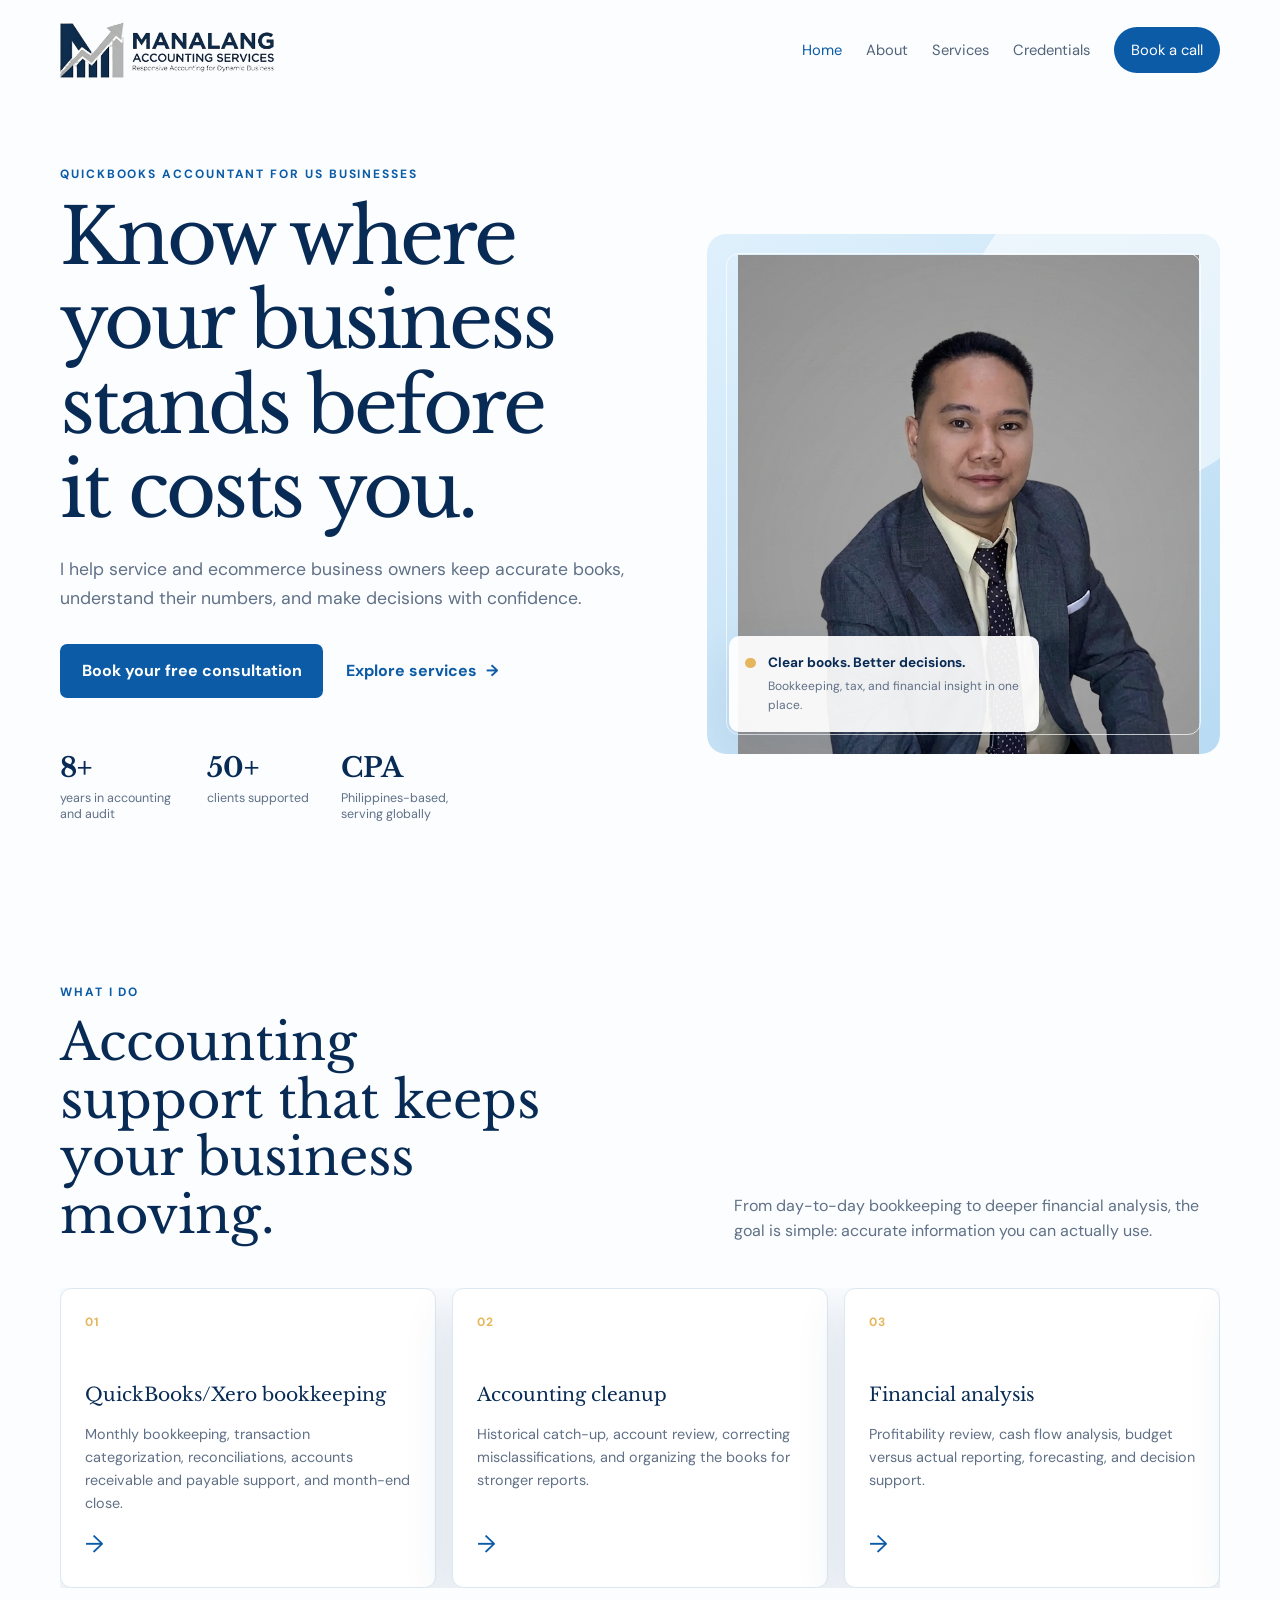
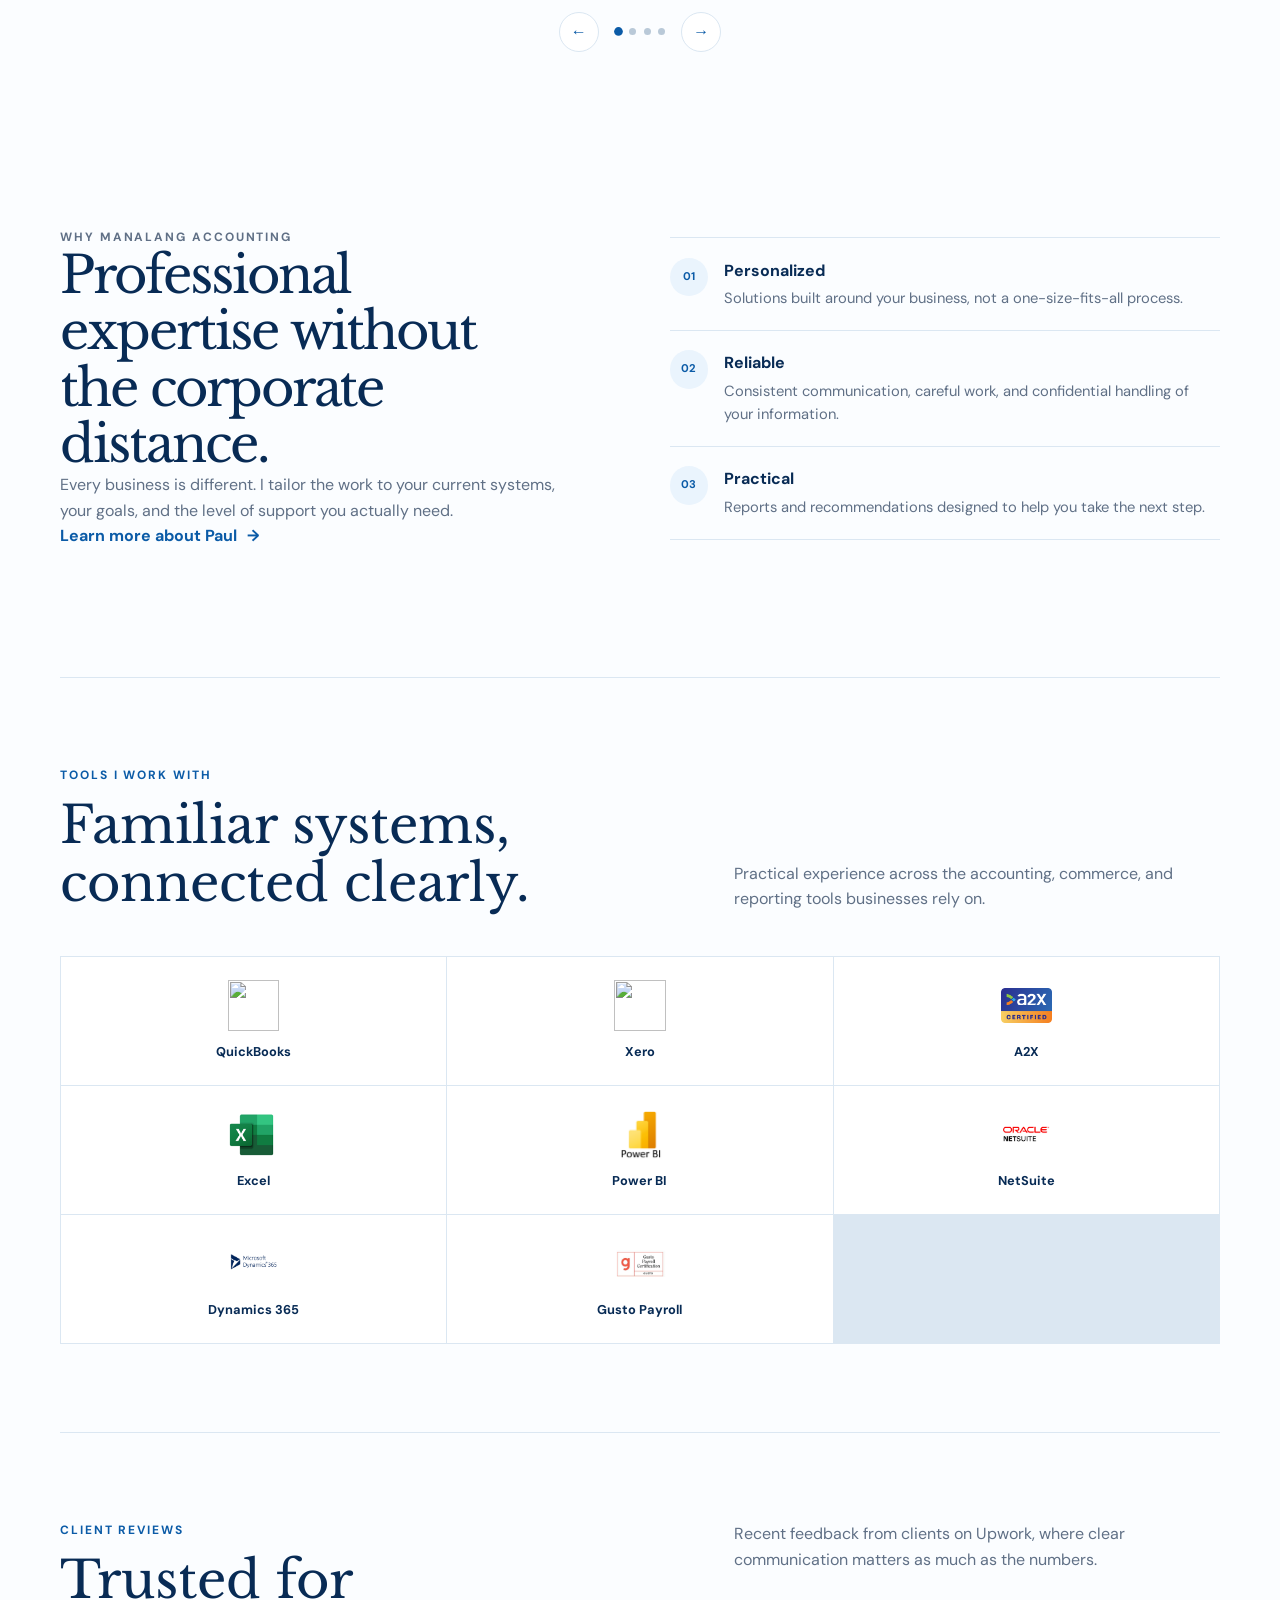
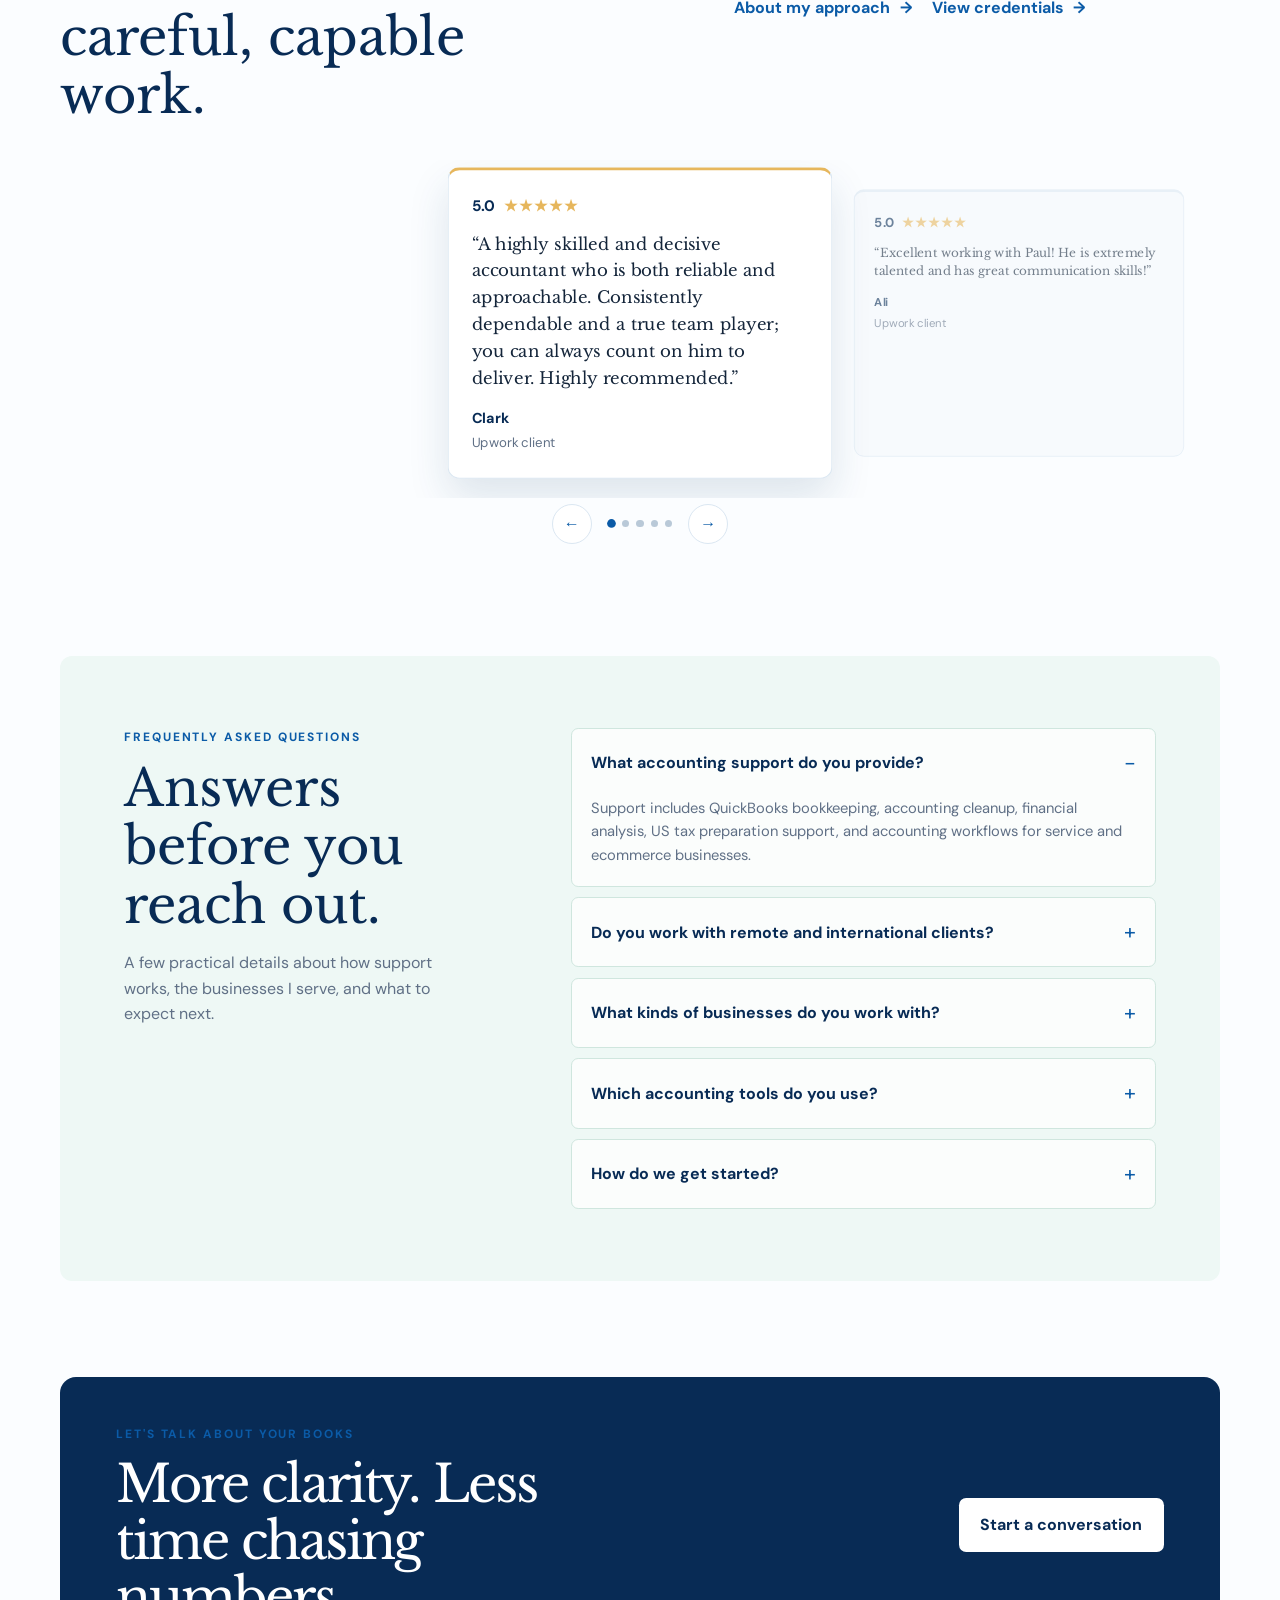
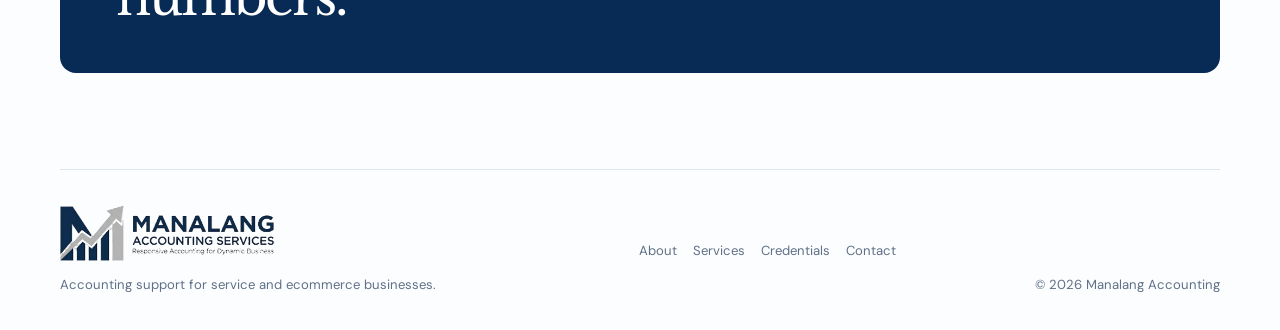
==== commit eff634cd: "Refactor tools section and enhance review card styles for improved layout and responsiveness" ====
--- a/index.html
+++ b/index.html
@@ -59,25 +59,6 @@
       </div>
     </section>
 
-    <section class="tools-section">
-      <div class="block-heading">
-        <div><p class="eyebrow">Tools I work with</p><h2>Familiar systems, connected clearly.</h2></div>
-        <p>Practical experience across the accounting, commerce, and reporting tools businesses rely on.</p>
-      </div>
-      <div class="tools-grid"><a class="tool-logo" href="./services.html" aria-label="QuickBooks"><img
-            src="https://cdn.simpleicons.org/quickbooks/2CA01C" alt="" /><span>QuickBooks</span></a><a class="tool-logo"
-          href="./services.html" aria-label="Xero"><img src="https://cdn.simpleicons.org/xero/13B5EA"
-            alt="" /><span>Xero</span></a><a class="tool-logo" href="./services.html" aria-label="A2X"><img
-            src="./assets/images/a2x-accounting-logo.png" alt="A2X Accounting logo" /><span>A2X</span></a><a class="tool-logo" href="./services.html"
-          aria-label="Microsoft Excel"><img src="./assets/images/microsoft-excel-logo.png"
-            alt="Microsoft Excel logo" /><span>Excel</span></a><a
-          class="tool-logo" href="./services.html" aria-label="Power BI"><img
-            src="./assets/images/microsoft-powerbi-logo.png" alt="Microsoft Power BI logo" /><span>Power BI</span></a><a class="tool-logo"
-          href="./services.html" aria-label="NetSuite"><img src="./assets/images/oracle-netsuite-logo.png" alt="Oracle NetSuite logo" /><span>NetSuite</span></a><a class="tool-logo"
-          href="./services.html" aria-label="Dynamics 365"><img src="./assets/images/microsoft-dynamics365-logo.png" alt="Microsoft Dynamics 365 logo" /><span>Dynamics 365</span></a><a class="tool-logo"
-          href="./credentials.html" aria-label="Gusto Payroll"><img src="./assets/images/gusto-payroll-logo.png" alt="Gusto Payroll Certified logo" /><span>Gusto Payroll</span></a></div>
-    </section>
-
     <section class="section-block services-home">
       <div class="block-heading">
         <div><p class="eyebrow">What I do</p><h2>Accounting support that keeps your business moving.</h2></div>
@@ -87,7 +68,7 @@
         <div class="carousel-viewport">
           <div class="carousel-track">
             <article class="service-slide"><span class="card-number">01</span>
-              <h3>QuickBooks bookkeeping</h3>
+              <h3>QuickBooks/Xero bookkeeping</h3>
               <p>Monthly bookkeeping, transaction categorization, reconciliations, accounts receivable and payable
                 support, and month-end close.</p><a class="card-arrow" href="./services.html#bookkeeping"
                 aria-label="Learn about QuickBooks bookkeeping">&#8594;</a>
@@ -161,6 +142,24 @@
           </div>
         </div>
       </div>
+    </section>
+
+    <section class="tools-section">
+      <div class="block-heading">
+        <div><p class="eyebrow">Tools I work with</p><h2>Familiar systems, connected clearly.</h2></div>
+        <p>Practical experience across the accounting, commerce, and reporting tools businesses rely on.</p>
+      </div>
+      <div class="tools-grid"><a class="tool-logo" href="./services.html" aria-label="QuickBooks"><img
+            src="https://cdn.simpleicons.org/quickbooks/2CA01C" alt="" /><span>QuickBooks</span></a><a class="tool-logo"
+          href="./services.html" aria-label="Xero"><img src="https://cdn.simpleicons.org/xero/13B5EA"
+            alt="" /><span>Xero</span></a><a class="tool-logo" href="./services.html" aria-label="A2X"><img
+            src="./assets/images/a2x-accounting-logo.png" alt="A2X Accounting logo" /><span>A2X</span></a><a class="tool-logo" href="./services.html" aria-label="Microsoft Excel"><img src="./assets/images/microsoft-excel-logo.png"
+            alt="Microsoft Excel logo" /><span>Excel</span></a><a
+          class="tool-logo" href="./services.html" aria-label="Power BI"><img
+            src="./assets/images/microsoft-powerbi-logo.png" alt="Microsoft Power BI logo" /><span>Power BI</span></a><a class="tool-logo"
+          href="./services.html" aria-label="NetSuite"><img src="./assets/images/oracle-netsuite-logo.png" alt="Oracle NetSuite logo" /><span>NetSuite</span></a><a class="tool-logo"
+          href="./services.html" aria-label="Dynamics 365"><img src="./assets/images/microsoft-dynamics365-logo.png" alt="Microsoft Dynamics 365 logo" /><span>Dynamics 365</span></a><a class="tool-logo"
+          href="./credentials.html" aria-label="Gusto Payroll"><img src="./assets/images/gusto-payroll-logo.png" alt="Gusto Payroll Certified logo" /><span>Gusto Payroll</span></a></div>
     </section>
 
     <section class="reviews-section">
--- a/review-deck.css
+++ b/review-deck.css
@@ -1 +1,75 @@
-.reviews-carousel .carousel-viewport{padding:1rem 1.25rem 1.75rem;overflow:hidden}.reviews-carousel .carousel-track{gap:1rem}.reviews-carousel .review-card{flex:0 0 calc((100% - 2rem)/3);min-height:250px;margin:0;padding:1.35rem;border:1px solid var(--line);border-top:3px solid #dbe7f2;border-radius:.7rem;background:#f5f9fc;box-shadow:none;opacity:.58;transform:scale(.91);transform-origin:center;transition:transform .42s ease,opacity .42s ease,background-color .42s ease,box-shadow .42s ease}.reviews-carousel .review-card.is-featured{border-top-color:var(--gold);background:var(--white);box-shadow:0 18px 38px rgba(21,69,112,.13);opacity:1;transform:scale(1.06);z-index:1}.reviews-carousel .review-card blockquote{margin:.75rem 0 .9rem;font-size:.82rem;line-height:1.55}.reviews-carousel .review-card.is-featured blockquote{font-size:.98rem;line-height:1.62}.reviews-carousel .review-card figcaption{font-size:.78rem}.reviews-carousel .review-card.is-featured figcaption{font-size:.85rem}.reviews-carousel .carousel-controls{margin-top:.35rem}@media(max-width:800px){.reviews-carousel .carousel-viewport{padding:0}.reviews-carousel .review-card{flex-basis:100%;min-height:0;margin-right:0;opacity:1;transform:none}.reviews-carousel .review-card.is-featured{transform:none;box-shadow:var(--shadow)}}+.reviews-carousel .carousel-viewport {
+    padding: 1rem 1.25rem 1.75rem;
+    overflow: hidden
+}
+
+.reviews-carousel .carousel-track {
+    gap: 1rem
+}
+
+.reviews-carousel .review-card {
+    flex: 0 0 calc((100% - 2rem)/3);
+    min-height: 250px;
+    margin: 0;
+    padding: 1.35rem;
+    border: 1px solid var(--line);
+    border-top: 3px solid #dbe7f2;
+    border-radius: .7rem;
+    background: #f5f9fc;
+    box-shadow: none;
+    opacity: .58;
+    transform: scale(.91);
+    transform-origin: center;
+    transition: transform .42s ease, opacity .42s ease, background-color .42s ease, box-shadow .42s ease
+}
+
+.reviews-carousel .review-card.is-featured {
+    border-top-color: var(--gold);
+    background: var(--white);
+    box-shadow: 0 18px 38px rgba(21, 69, 112, .13);
+    opacity: 1;
+    transform: scale(1.06);
+    z-index: 1
+}
+
+.reviews-carousel .review-card blockquote {
+    margin: .75rem 0 .9rem;
+    font-size: .82rem;
+    line-height: 1.55
+}
+
+.reviews-carousel .review-card.is-featured blockquote {
+    font-size: .98rem;
+    line-height: 1.62
+}
+
+.reviews-carousel .review-card figcaption {
+    font-size: .78rem
+}
+
+.reviews-carousel .review-card.is-featured figcaption {
+    font-size: .85rem
+}
+
+.reviews-carousel .carousel-controls {
+    margin-top: .35rem
+}
+
+@media(max-width:800px) {
+    .reviews-carousel .carousel-viewport {
+        padding: 0
+    }
+
+    .reviews-carousel .review-card {
+        flex-basis: 100%;
+        min-height: 0;
+        margin-right: 0;
+        opacity: 1;
+        transform: none
+    }
+
+    .reviews-carousel .review-card.is-featured {
+        transform: none;
+        box-shadow: var(--shadow)
+    }
+}
